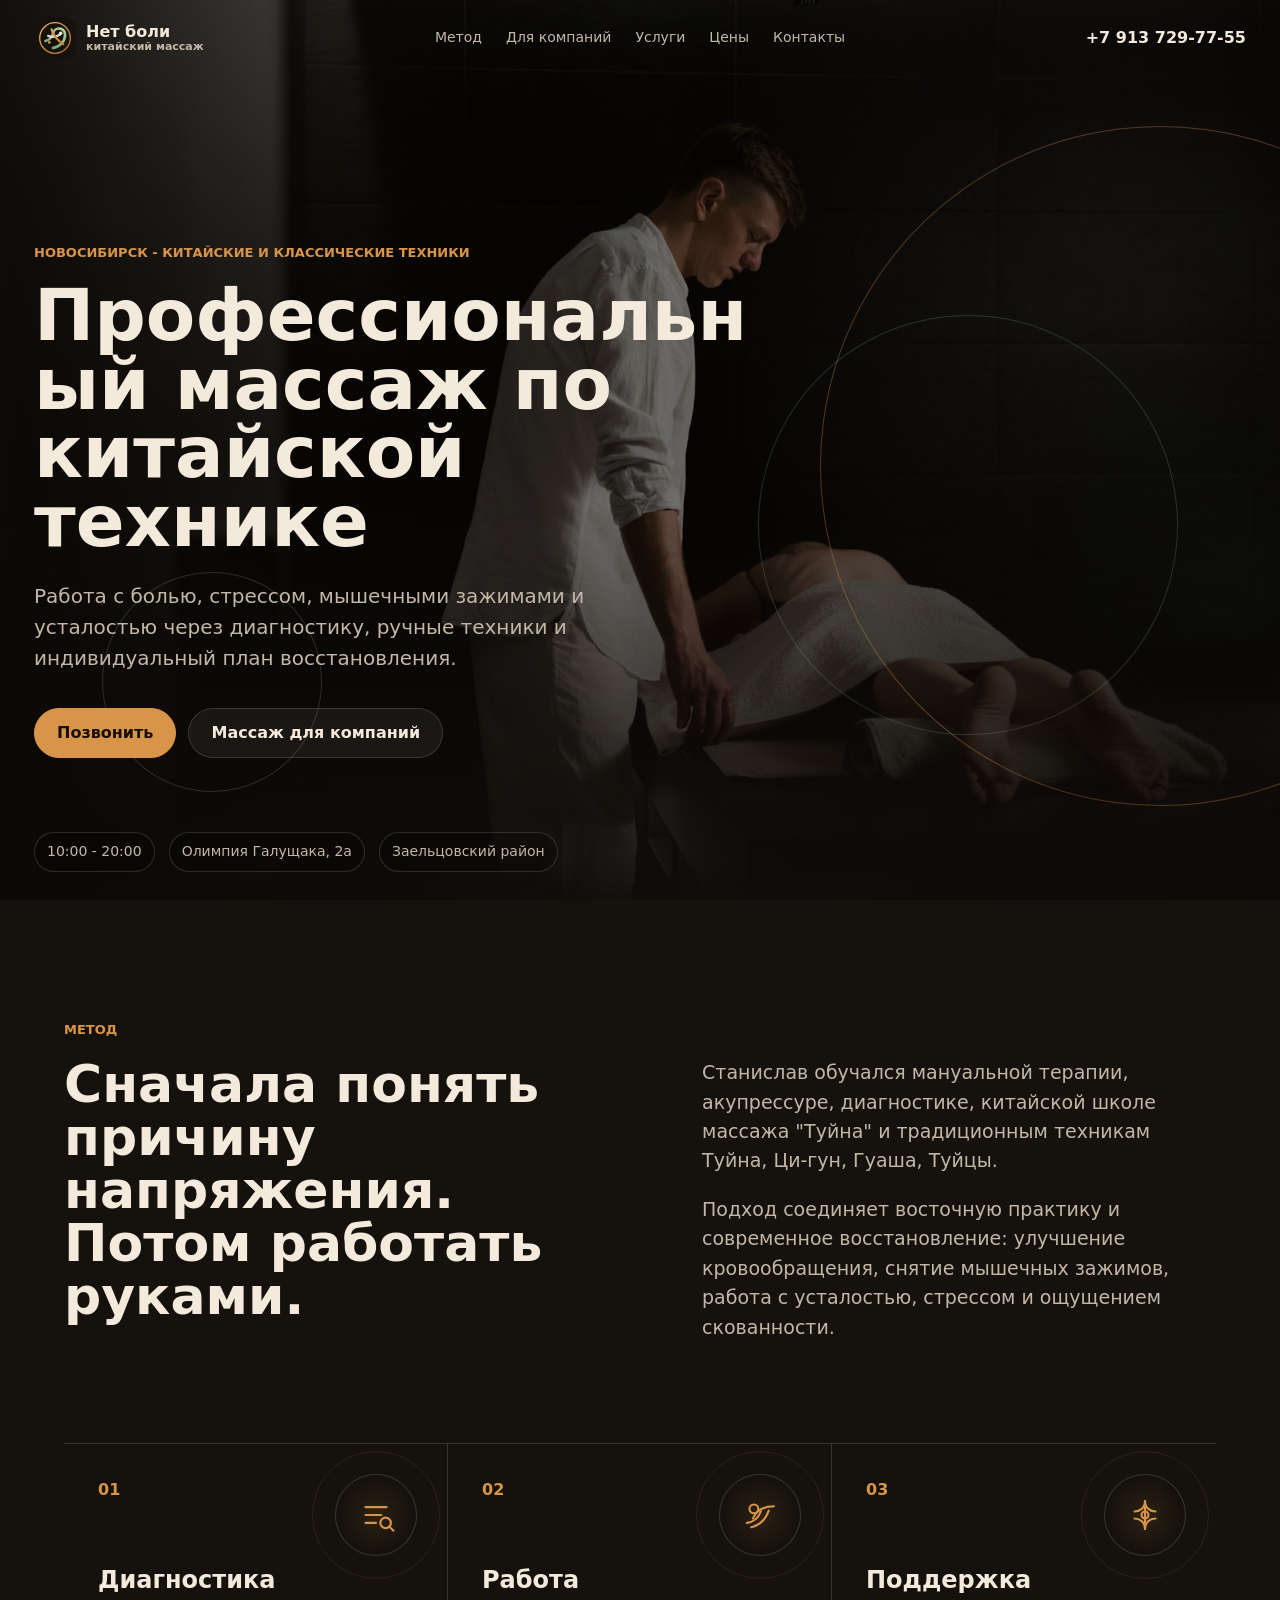
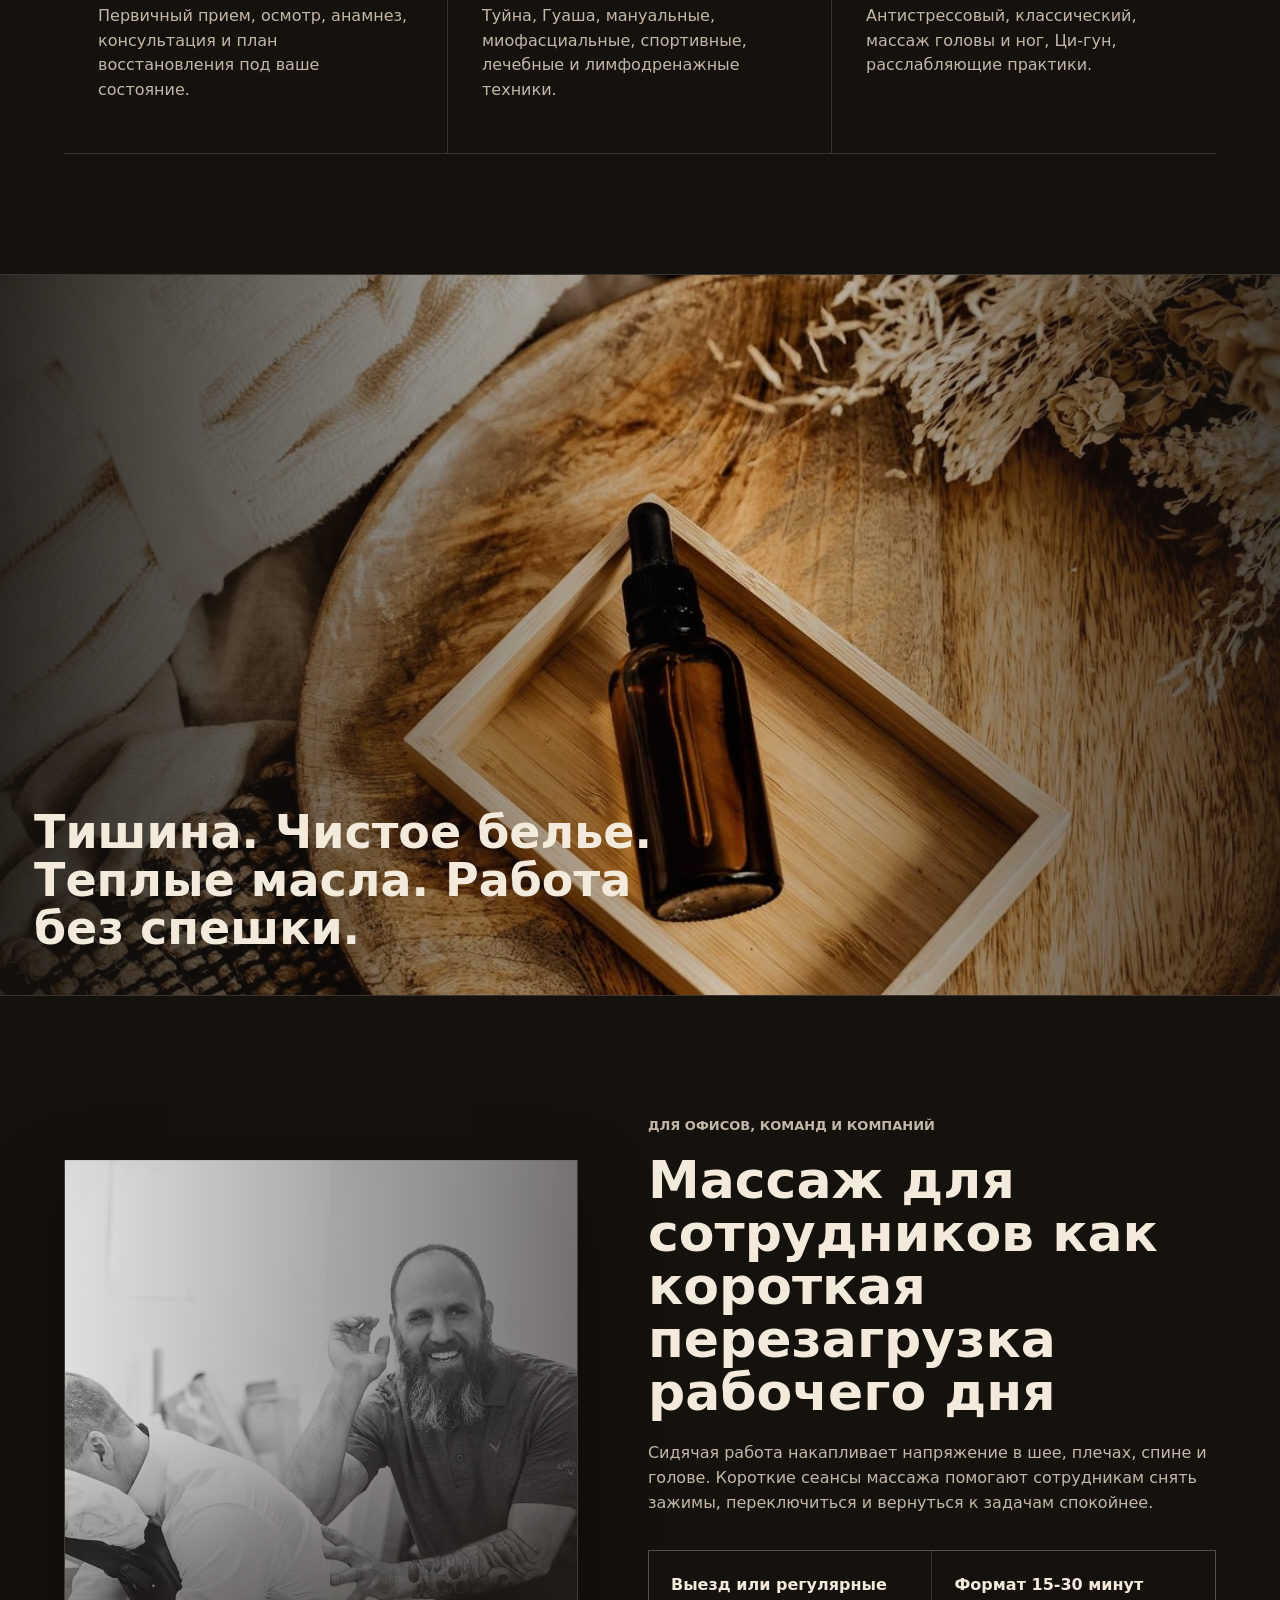
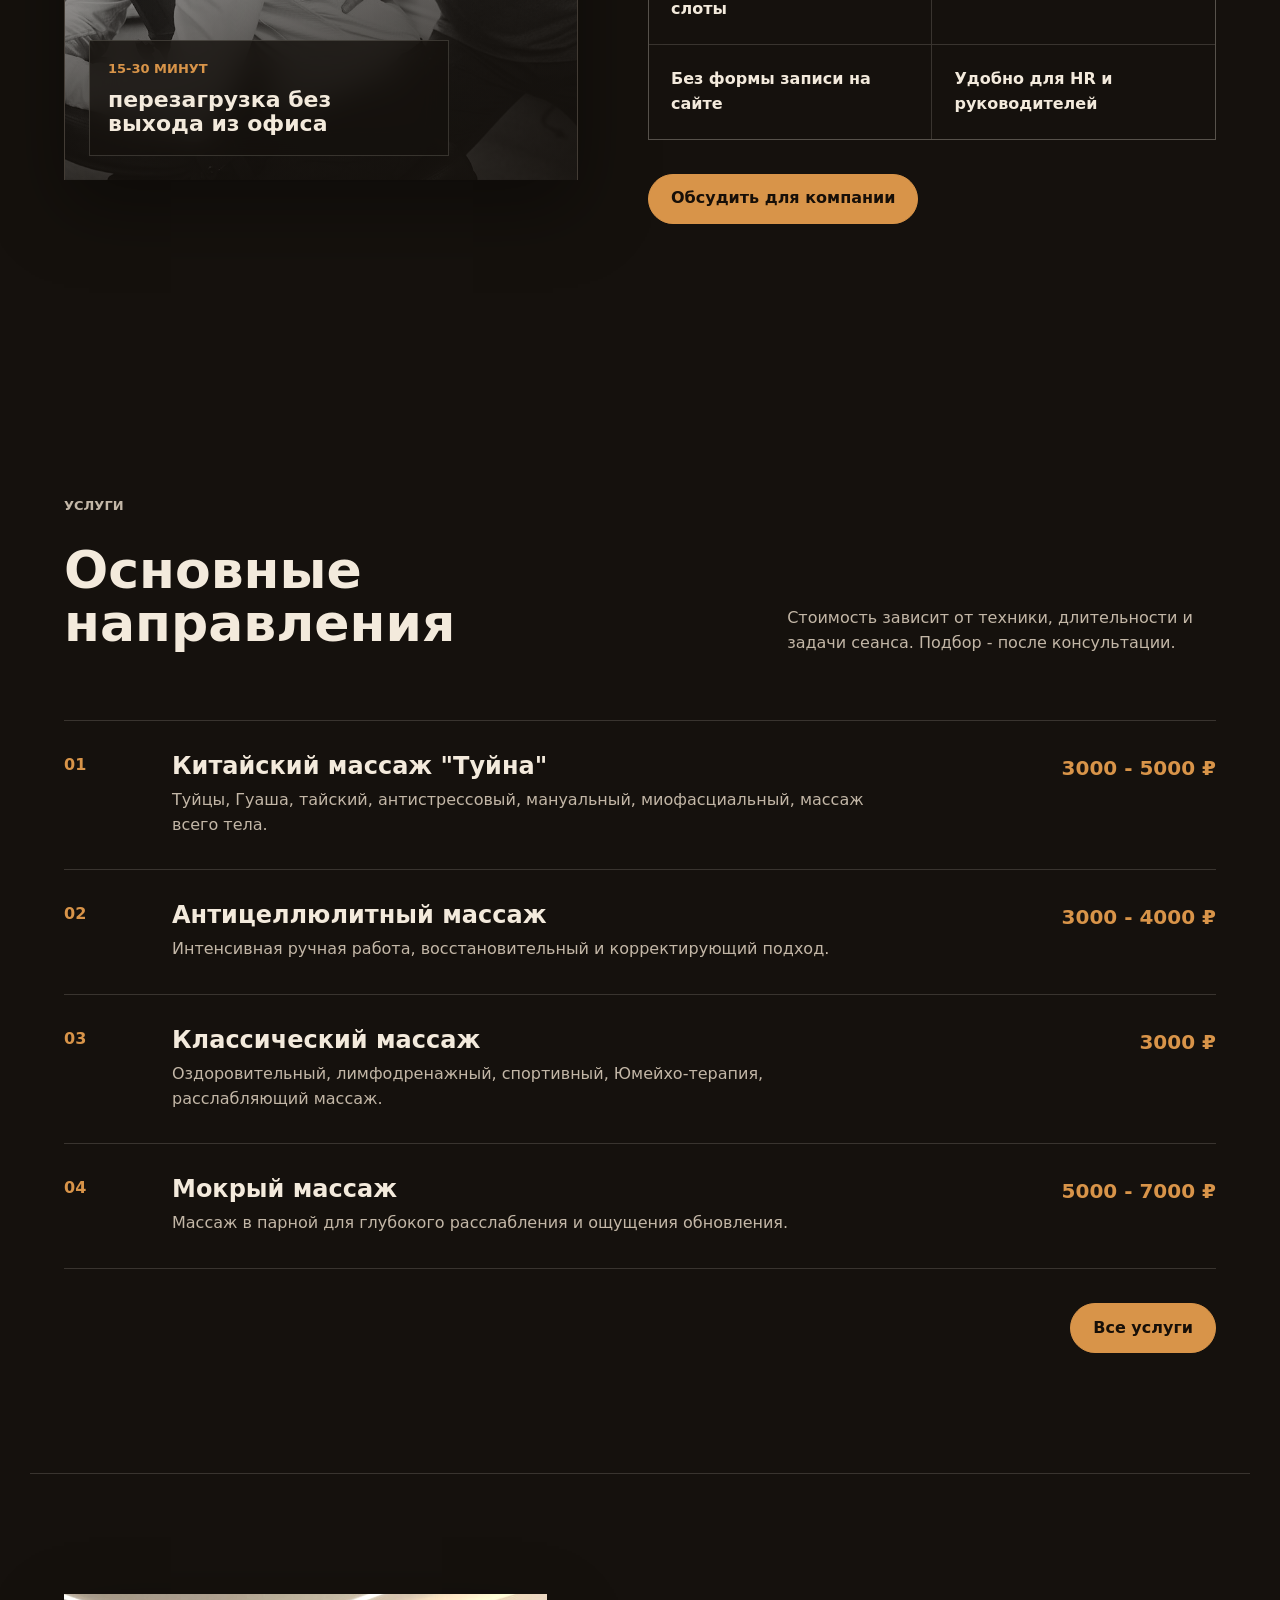
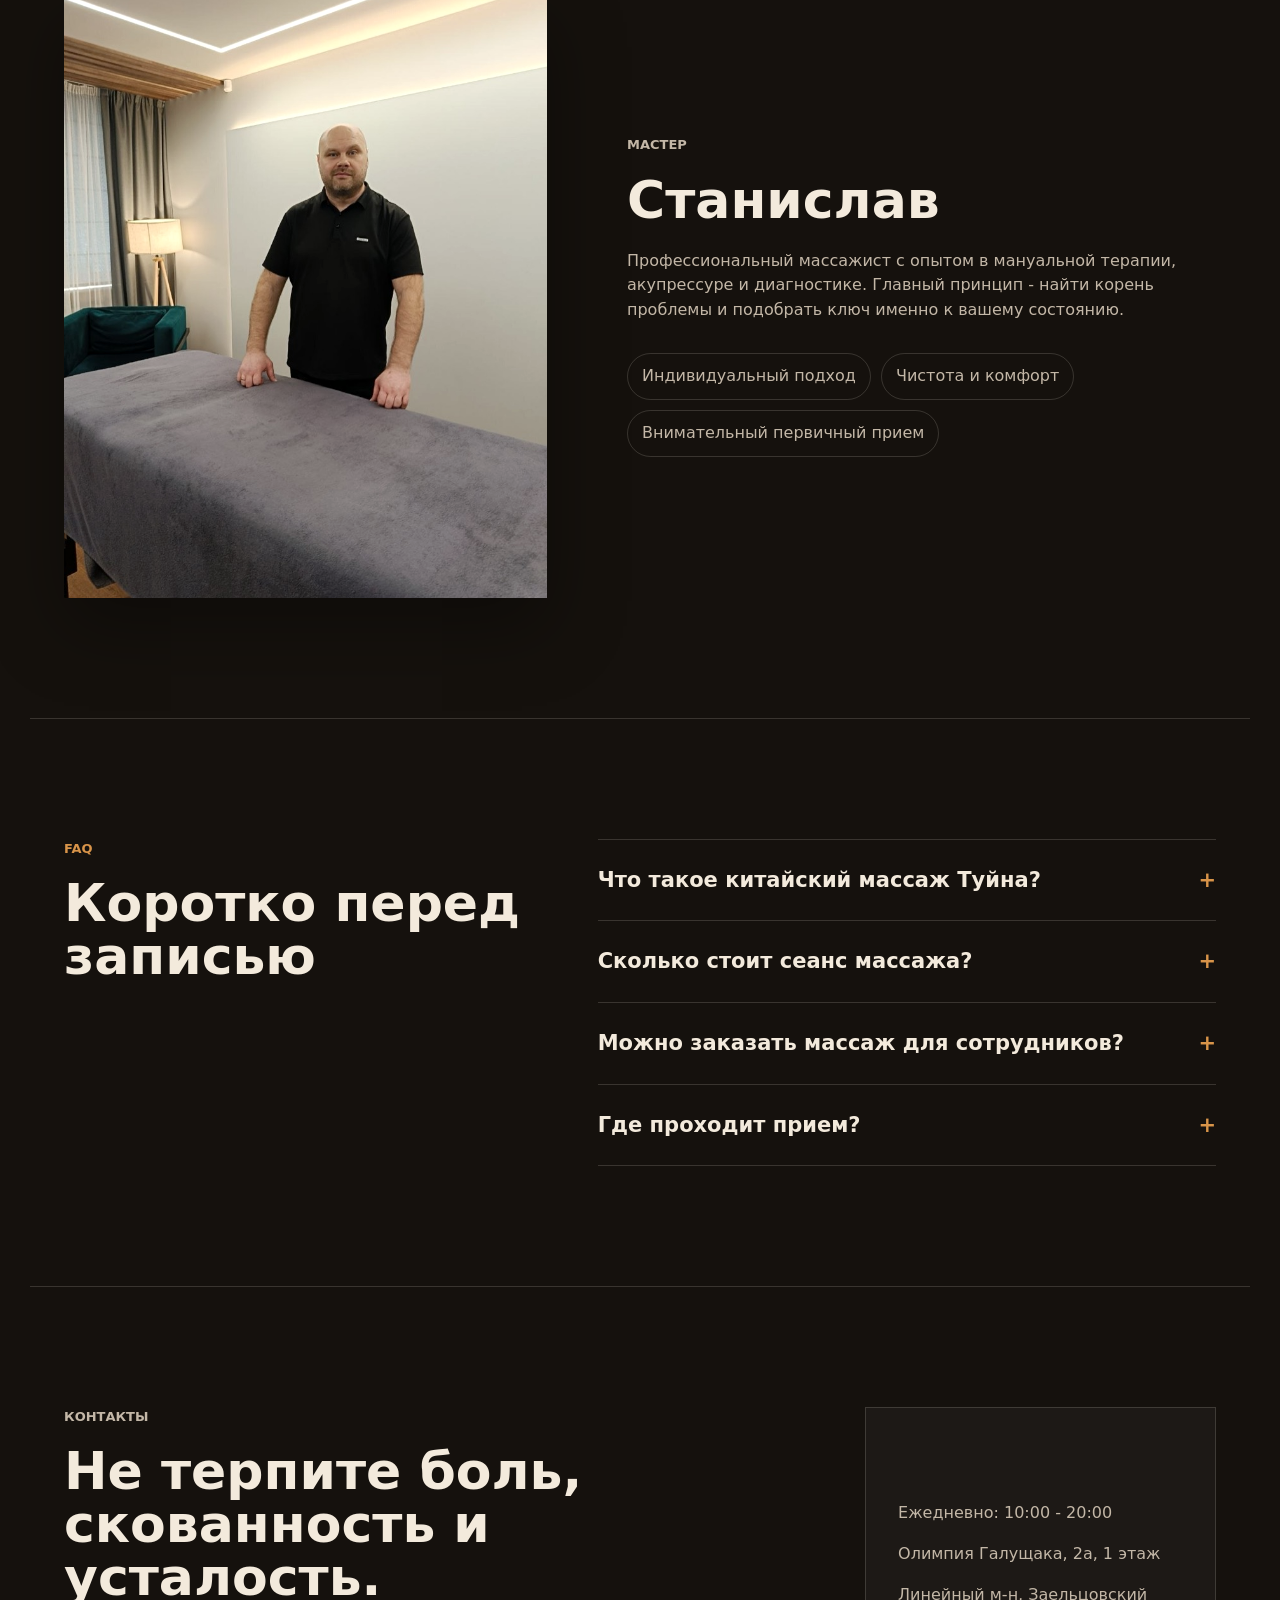
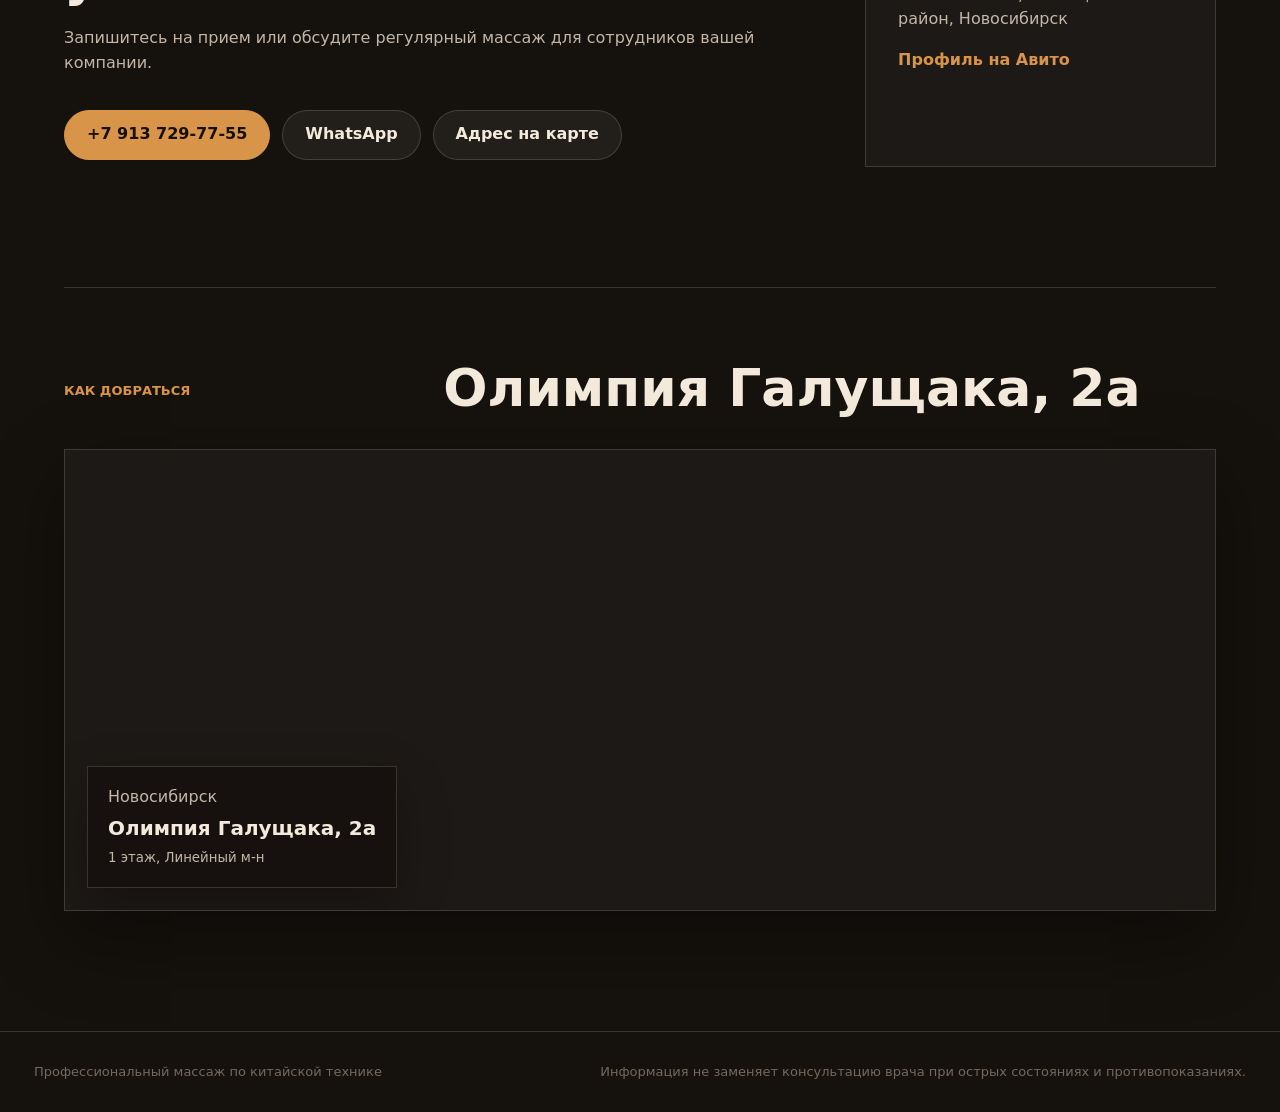
==== index.html @ 90a2f054 "Publish massage landing site" ====
<!doctype html>
<html lang="ru">
  <head>
    <meta charset="utf-8">
    <meta name="viewport" content="width=device-width, initial-scale=1">
    <title>Китайский массаж Туйна в Новосибирске - Нет боли</title>
    <meta name="description" content="Профессиональный массаж по китайской технике в Новосибирске: Туйна, Гуаша, Ци-гун, классический и корпоративный массаж. Цены от 3000 ₽. Олимпия Галущака, 2а.">
    <meta name="robots" content="index, follow">
    <meta name="format-detection" content="telephone=yes">
    <meta name="theme-color" content="#15110d">
    <link rel="canonical" href="https://netboli54.ru/">
    <link rel="icon" href="assets/favicon.svg" type="image/svg+xml">
    <link rel="apple-touch-icon" href="assets/favicon.svg">
    <meta property="og:type" content="website">
    <meta property="og:locale" content="ru_RU">
    <meta property="og:site_name" content="Нет боли">
    <meta property="og:url" content="https://netboli54.ru/">
    <meta property="og:title" content="Китайский массаж Туйна в Новосибирске">
    <meta property="og:description" content="Туйна, Гуаша, Ци-гун, классический и корпоративный массаж. Адрес: Олимпия Галущака, 2а. Цены от 3000 ₽.">
    <meta property="og:image" content="assets/chinese-technique.jpg">
    <meta name="twitter:card" content="summary_large_image">
    <link rel="preload" as="image" href="assets/chinese-technique.jpg">
    <script>document.documentElement.classList.add("js");</script>
    <link rel="stylesheet" href="styles.css">
  </head>
  <body>
    <header class="site-header" data-header>
      <a class="brand" href="#top" aria-label="На главную">
        <img class="brand-logo" src="assets/logo.svg" alt="" aria-hidden="true">
        <span class="brand-text">
          <span class="brand-title">Нет боли</span>
          <span class="brand-subtitle">китайский массаж</span>
        </span>
      </a>
      <button class="menu-toggle" type="button" aria-label="Открыть меню" aria-expanded="false" data-menu-toggle>
        <span></span>
        <span></span>
      </button>
      <nav class="nav" data-nav aria-label="Основная навигация">
        <a href="#method">Метод</a>
        <a href="#corporate">Для компаний</a>
        <a href="#services">Услуги</a>
        <a href="prices.html">Цены</a>
        <a href="#contacts">Контакты</a>
      </nav>
      <a class="header-phone" href="tel:+79137297755">+7 913 729-77-55</a>
    </header>

    <main id="top">
      <section class="hero" aria-label="Профессиональный массаж по китайской технике">
        <div class="hero-bg" aria-hidden="true"></div>
        <div class="hero-shade" aria-hidden="true"></div>
        <div class="hero-orbit" aria-hidden="true">
          <span></span>
          <span></span>
          <span></span>
        </div>
        <div class="hero-content reveal">
          <p class="eyebrow">Новосибирск - китайские и классические техники</p>
          <h1>Профессиональный массаж по китайской технике</h1>
          <p class="hero-copy">Работа с болью, стрессом, мышечными зажимами и усталостью через диагностику, ручные техники и индивидуальный план восстановления.</p>
          <div class="hero-actions">
            <a class="button button-primary" href="tel:+79137297755" data-goal="call_click">Позвонить</a>
            <a class="button button-ghost" href="#corporate">Массаж для компаний</a>
          </div>
        </div>
        <div class="hero-meta reveal" aria-label="Контактная информация">
          <span>10:00 - 20:00</span>
          <span>Олимпия Галущака, 2а</span>
          <span>Заельцовский район</span>
        </div>
      </section>

      <section class="section intro" id="method">
        <div class="section-kicker reveal">Метод</div>
        <div class="intro-grid">
          <div class="intro-copy reveal">
            <h2>Сначала понять причину напряжения. Потом работать руками.</h2>
          </div>
          <div class="intro-text reveal">
            <p>Станислав обучался мануальной терапии, акупрессуре, диагностике, китайской школе массажа "Туйна" и традиционным техникам Туйна, Ци-гун, Гуаша, Туйцы.</p>
            <p>Подход соединяет восточную практику и современное восстановление: улучшение кровообращения, снятие мышечных зажимов, работа с усталостью, стрессом и ощущением скованности.</p>
          </div>
        </div>
        <div class="process" aria-label="Этапы работы">
          <article class="process-item reveal">
            <span class="process-num">01</span>
            <div class="process-icon" aria-hidden="true">
              <svg viewBox="0 0 48 48" focusable="false">
                <path d="M12 15h24M12 24h18M12 33h12"/>
                <circle cx="35" cy="33" r="6"/>
                <path d="m39 37 5 5"/>
              </svg>
            </div>
            <h3>Диагностика</h3>
            <p>Первичный прием, осмотр, анамнез, консультация и план восстановления под ваше состояние.</p>
          </article>
          <article class="process-item reveal">
            <span class="process-num">02</span>
            <div class="process-icon" aria-hidden="true">
              <svg viewBox="0 0 48 48" focusable="false">
                <path d="M16 28c4-10 12-14 24-14"/>
                <path d="M9 33c8-1 13-5 16-13"/>
                <path d="M14 38c9-2 16-8 20-19"/>
                <circle cx="17" cy="17" r="5"/>
              </svg>
            </div>
            <h3>Работа</h3>
            <p>Туйна, Гуаша, мануальные, миофасциальные, спортивные, лечебные и лимфодренажные техники.</p>
          </article>
          <article class="process-item reveal">
            <span class="process-num">03</span>
            <div class="process-icon" aria-hidden="true">
              <svg viewBox="0 0 48 48" focusable="false">
                <path d="M24 8v32"/>
                <path d="M12 20c6 0 12-4 12-12 0 8 6 12 12 12"/>
                <path d="M12 28c6 0 12 4 12 12 0-8 6-12 12-12"/>
                <circle cx="24" cy="24" r="4"/>
              </svg>
            </div>
            <h3>Поддержка</h3>
            <p>Антистрессовый, классический, массаж головы и ног, Ци-гун, расслабляющие практики.</p>
          </article>
        </div>
      </section>

      <section class="image-break" aria-label="Кабинет массажа">
        <img src="assets/therapy-room.jpg" alt="Атмосфера массажного кабинета">
        <div class="image-break-text reveal">
          <p>Тишина. Чистое белье. Теплые масла. Работа без спешки.</p>
        </div>
      </section>

      <section class="section corporate" id="corporate">
        <div class="corp-photo reveal">
          <img src="assets/corporate-massage.jpg" alt="Сеанс короткого офисного массажа для сотрудника">
          <div class="corp-photo-label">
            <span>15-30 минут</span>
            <strong>перезагрузка без выхода из офиса</strong>
          </div>
        </div>
        <div class="corp-copy reveal">
          <p class="eyebrow">Для офисов, команд и компаний</p>
          <h2>Массаж для сотрудников как короткая перезагрузка рабочего дня</h2>
          <p>Сидячая работа накапливает напряжение в шее, плечах, спине и голове. Короткие сеансы массажа помогают сотрудникам снять зажимы, переключиться и вернуться к задачам спокойнее.</p>
          <div class="corp-points" aria-label="Преимущества корпоративного массажа">
            <span>Выезд или регулярные слоты</span>
            <span>Формат 15-30 минут</span>
            <span>Без формы записи на сайте</span>
            <span>Удобно для HR и руководителей</span>
          </div>
          <a class="button button-primary" href="tel:+79137297755" data-goal="call_click">Обсудить для компании</a>
        </div>
      </section>

      <section class="section services" id="services">
        <div class="services-head reveal">
          <p class="eyebrow">Услуги</p>
          <h2>Основные направления</h2>
          <p>Стоимость зависит от техники, длительности и задачи сеанса. Подбор - после консультации.</p>
        </div>
        <div class="service-list">
          <article class="service-row reveal">
            <span class="service-num">01</span>
            <div>
              <h3>Китайский массаж "Туйна"</h3>
              <p>Туйцы, Гуаша, тайский, антистрессовый, мануальный, миофасциальный, массаж всего тела.</p>
            </div>
            <strong>3000 - 5000 ₽</strong>
          </article>
          <article class="service-row reveal">
            <span class="service-num">02</span>
            <div>
              <h3>Антицеллюлитный массаж</h3>
              <p>Интенсивная ручная работа, восстановительный и корректирующий подход.</p>
            </div>
            <strong>3000 - 4000 ₽</strong>
          </article>
          <article class="service-row reveal">
            <span class="service-num">03</span>
            <div>
              <h3>Классический массаж</h3>
              <p>Оздоровительный, лимфодренажный, спортивный, Юмейхо-терапия, расслабляющий массаж.</p>
            </div>
            <strong>3000 ₽</strong>
          </article>
          <article class="service-row reveal">
            <span class="service-num">04</span>
            <div>
              <h3>Мокрый массаж</h3>
              <p>Массаж в парной для глубокого расслабления и ощущения обновления.</p>
            </div>
            <strong>5000 - 7000 ₽</strong>
          </article>
        </div>
        <div class="services-actions reveal">
          <a class="button button-primary" href="prices.html">Все услуги</a>
        </div>
      </section>

      <section class="section master">
        <div class="master-photo reveal">
          <img src="assets/stanislav.jpg" alt="Станислав, профессиональный массажист">
        </div>
        <div class="master-copy reveal">
          <p class="eyebrow">Мастер</p>
          <h2>Станислав</h2>
          <p>Профессиональный массажист с опытом в мануальной терапии, акупрессуре и диагностике. Главный принцип - найти корень проблемы и подобрать ключ именно к вашему состоянию.</p>
          <div class="trust-list">
            <span>Индивидуальный подход</span>
            <span>Чистота и комфорт</span>
            <span>Внимательный первичный прием</span>
          </div>
        </div>
      </section>

      <section class="section faq-section" id="faq" aria-label="Частые вопросы">
        <div class="faq-layout">
          <div class="faq-head reveal">
            <p class="eyebrow">FAQ</p>
            <h2>Коротко перед записью</h2>
          </div>
          <div class="faq-list">
            <details class="faq-item reveal">
              <summary>Что такое китайский массаж Туйна?</summary>
              <p>Это ручная техника китайской школы массажа. В работе могут сочетаться Туйна, Туйцы, Гуаша, Ци-гун, миофасциальные и мануальные приемы.</p>
            </details>
            <details class="faq-item reveal">
              <summary>Сколько стоит сеанс массажа?</summary>
              <p>Основные программы стоят от 3000 ₽. Китайский массаж - 3000-5000 ₽, антицеллюлитный - 3000-4000 ₽, мокрый массаж - 5000-7000 ₽.</p>
            </details>
            <details class="faq-item reveal">
              <summary>Можно заказать массаж для сотрудников?</summary>
              <p>Да. Для компаний доступен формат 15-30 минут: короткие регулярные сеансы для шеи, плеч, спины и восстановления после сидячей работы.</p>
            </details>
            <details class="faq-item reveal">
              <summary>Где проходит прием?</summary>
              <p>Новосибирск, Олимпия Галущака, 2а, 1 этаж. Линейный микрорайон, Заельцовский район. Прием ежедневно с 10:00 до 20:00.</p>
            </details>
          </div>
        </div>
      </section>

      <section class="section final-cta" id="contacts">
        <div class="final-copy reveal">
          <p class="eyebrow">Контакты</p>
          <h2>Не терпите боль, скованность и усталость.</h2>
          <p>Запишитесь на прием или обсудите регулярный массаж для сотрудников вашей компании.</p>
          <div class="contact-actions">
            <a class="button button-primary" href="tel:+79137297755" data-goal="call_click">+7 913 729-77-55</a>
            <a class="button button-ghost" href="https://wa.me/79137297755" rel="noopener" data-goal="whatsapp_click">WhatsApp</a>
            <a class="button button-ghost" href="https://yandex.ru/maps/?text=Новосибирск%2C%20Олимпия%20Галущака%202а" rel="noopener" data-goal="route_click">Адрес на карте</a>
          </div>
        </div>
        <address class="contact-panel reveal">
          <span>Ежедневно: 10:00 - 20:00</span>
          <span>Олимпия Галущака, 2а, 1 этаж</span>
          <span>Линейный м-н, Заельцовский район, Новосибирск</span>
          <a href="https://www.avito.ru/novosibirsk/predlozheniya_uslug/professionalnyy_massazh_po_kitayskoy_tehniki_7929784121?utm_campaign=native&utm_medium=item_page_android&utm_source=soc_sharing_seller" rel="noopener">Профиль на Авито</a>
        </address>
      </section>

      <section class="map-section" aria-label="Карта проезда">
        <div class="map-head reveal">
          <p class="eyebrow">Как добраться</p>
          <h2>Олимпия Галущака, 2а</h2>
        </div>
        <div class="map-frame reveal">
          <iframe
            title="Карта: Олимпия Галущака, 2а, Новосибирск"
            src="https://www.openstreetmap.org/export/embed.html?bbox=82.892014%2C55.045494%2C82.912014%2C55.057494&layer=mapnik&marker=55.051494%2C82.902014"
            loading="lazy"
            referrerpolicy="no-referrer-when-downgrade"
            allowfullscreen>
          </iframe>
          <div class="map-address" aria-hidden="true">
            <span>Новосибирск</span>
            <strong>Олимпия Галущака, 2а</strong>
            <small>1 этаж, Линейный м-н</small>
          </div>
        </div>
      </section>
    </main>

    <footer class="footer">
      <span>Профессиональный массаж по китайской технике</span>
      <span>Информация не заменяет консультацию врача при острых состояниях и противопоказаниях.</span>
    </footer>

    <script type="application/ld+json">
      {
        "@context": "https://schema.org",
        "@graph": [
          {
            "@type": "HealthAndBeautyBusiness",
            "@id": "https://netboli54.ru/#business",
            "name": "Нет боли - массаж по китайской технике",
            "url": "https://netboli54.ru/",
            "logo": "https://netboli54.ru/assets/logo.svg",
            "image": [
              "https://netboli54.ru/assets/chinese-technique.jpg",
              "https://netboli54.ru/assets/therapy-room.jpg",
              "https://netboli54.ru/assets/stanislav.jpg"
            ],
            "description": "Китайский массаж Туйна, Гуаша, Ци-гун, классический, антистрессовый и корпоративный массаж в Новосибирске.",
            "telephone": "+79137297755",
            "priceRange": "3000-7000 RUB",
            "address": {
              "@type": "PostalAddress",
              "streetAddress": "Олимпия Галущака, 2а, 1 этаж",
              "addressLocality": "Новосибирск",
              "addressRegion": "Новосибирская область",
              "addressCountry": "RU"
            },
            "geo": {
              "@type": "GeoCoordinates",
              "latitude": 55.051494,
              "longitude": 82.902014
            },
            "openingHoursSpecification": [
              {
                "@type": "OpeningHoursSpecification",
                "dayOfWeek": ["Monday", "Tuesday", "Wednesday", "Thursday", "Friday", "Saturday", "Sunday"],
                "opens": "10:00",
                "closes": "20:00"
              }
            ],
            "areaServed": [
              "Новосибирск",
              "Заельцовский район",
              "Линейный микрорайон"
            ],
            "sameAs": [
              "https://www.avito.ru/novosibirsk/predlozheniya_uslug/professionalnyy_massazh_po_kitayskoy_tehniki_7929784121"
            ],
            "makesOffer": [
              {
                "@type": "Offer",
                "name": "Китайский массаж Туйна",
                "priceCurrency": "RUB",
                "priceSpecification": {
                  "@type": "PriceSpecification",
                  "minPrice": 3000,
                  "maxPrice": 5000,
                  "priceCurrency": "RUB"
                }
              },
              {
                "@type": "Offer",
                "name": "Классический массаж",
                "price": 3000,
                "priceCurrency": "RUB"
              },
              {
                "@type": "Offer",
                "name": "Мокрый массаж",
                "priceCurrency": "RUB",
                "priceSpecification": {
                  "@type": "PriceSpecification",
                  "minPrice": 5000,
                  "maxPrice": 7000,
                  "priceCurrency": "RUB"
                }
              }
            ]
          },
          {
            "@type": "BreadcrumbList",
            "itemListElement": [
              {
                "@type": "ListItem",
                "position": 1,
                "name": "Главная",
                "item": "https://netboli54.ru/"
              }
            ]
          },
          {
            "@type": "FAQPage",
            "mainEntity": [
              {
                "@type": "Question",
                "name": "Что такое китайский массаж Туйна?",
                "acceptedAnswer": {
                  "@type": "Answer",
                  "text": "Это ручная техника китайской школы массажа. В работе могут сочетаться Туйна, Туйцы, Гуаша, Ци-гун, миофасциальные и мануальные приемы."
                }
              },
              {
                "@type": "Question",
                "name": "Сколько стоит сеанс массажа?",
                "acceptedAnswer": {
                  "@type": "Answer",
                  "text": "Основные программы стоят от 3000 рублей. Китайский массаж стоит 3000-5000 рублей, антицеллюлитный - 3000-4000 рублей, мокрый массаж - 5000-7000 рублей."
                }
              },
              {
                "@type": "Question",
                "name": "Можно заказать массаж для сотрудников?",
                "acceptedAnswer": {
                  "@type": "Answer",
                  "text": "Да. Для компаний доступен формат 15-30 минут: короткие регулярные сеансы для шеи, плеч, спины и восстановления после сидячей работы."
                }
              },
              {
                "@type": "Question",
                "name": "Где проходит прием?",
                "acceptedAnswer": {
                  "@type": "Answer",
                  "text": "Новосибирск, Олимпия Галущака, 2а, 1 этаж. Прием ежедневно с 10:00 до 20:00."
                }
              }
            ]
          }
        ]
      }
    </script>
    <script src="script.js"></script>
  </body>
</html>
---- styles.css ----
:root {
  color-scheme: dark;
  --bg: #15110d;
  --bg-soft: #211a14;
  --paper: #f3eadc;
  --muted: #c3b7a7;
  --muted-dark: #75695d;
  --line: rgba(243, 234, 220, 0.16);
  --accent: #d89449;
  --accent-2: #81a889;
  --shadow: 0 28px 70px rgba(0, 0, 0, 0.35);
}

* {
  box-sizing: border-box;
}

html {
  scroll-behavior: smooth;
}

body {
  margin: 0;
  background: var(--bg);
  color: var(--paper);
  font-family: Inter, ui-sans-serif, system-ui, -apple-system, BlinkMacSystemFont, "Segoe UI", sans-serif;
  line-height: 1.55;
  overflow-x: hidden;
}

body::before {
  content: "";
  position: fixed;
  inset: 0;
  pointer-events: none;
  z-index: 20;
  opacity: 0.08;
  background-image:
    linear-gradient(rgba(255, 255, 255, 0.08) 1px, transparent 1px),
    linear-gradient(90deg, rgba(255, 255, 255, 0.08) 1px, transparent 1px);
  background-size: 96px 96px;
  mask-image: linear-gradient(to bottom, black, transparent 85%);
}

img {
  display: block;
  max-width: 100%;
}

a {
  color: inherit;
  text-decoration: none;
}

button,
a {
  -webkit-tap-highlight-color: transparent;
}

:focus-visible {
  outline: 2px solid var(--accent);
  outline-offset: 4px;
}

.site-header {
  position: fixed;
  top: 0;
  left: 0;
  right: 0;
  z-index: 50;
  display: grid;
  grid-template-columns: 1fr auto 1fr;
  align-items: center;
  gap: 20px;
  min-height: 76px;
  padding: 0 34px;
  color: var(--paper);
  transition: background 0.28s ease, border-color 0.28s ease, min-height 0.28s ease;
}

.site-header.is-scrolled {
  min-height: 62px;
  background: rgba(21, 17, 13, 0.84);
  border-bottom: 1px solid var(--line);
  backdrop-filter: blur(16px);
}

.brand {
  display: inline-flex;
  align-items: center;
  gap: 10px;
  min-width: 0;
}

.brand-logo {
  width: 42px;
  height: 42px;
  flex: 0 0 auto;
}

.brand-text {
  display: grid;
  gap: 1px;
  line-height: 1;
}

.brand-title {
  font-size: 16px;
  font-weight: 880;
}

.brand-subtitle {
  color: var(--muted);
  font-size: 11px;
  font-weight: 700;
}

.brand-mark {
  display: grid;
  place-items: center;
  width: 38px;
  height: 38px;
  border: 1px solid var(--line);
  border-radius: 50%;
  color: var(--accent);
  font-size: 13px;
}

.nav {
  display: flex;
  align-items: center;
  gap: 24px;
  color: var(--muted);
  font-size: 14px;
}

.nav a {
  transition: color 0.2s ease;
}

.nav a:hover {
  color: var(--paper);
}

.header-phone {
  justify-self: end;
  color: var(--paper);
  font-weight: 700;
}

.menu-toggle {
  display: none;
  width: 44px;
  height: 44px;
  border: 1px solid var(--line);
  border-radius: 50%;
  background: rgba(255, 255, 255, 0.04);
  color: var(--paper);
}

.menu-toggle span {
  display: block;
  width: 18px;
  height: 1px;
  margin: 5px auto;
  background: currentColor;
  transition: transform 0.2s ease;
}

.menu-toggle[aria-expanded="true"] span:first-child {
  transform: translateY(3px) rotate(45deg);
}

.menu-toggle[aria-expanded="true"] span:last-child {
  transform: translateY(-3px) rotate(-45deg);
}

.hero {
  position: relative;
  min-height: 100svh;
  display: grid;
  align-items: end;
  padding: 120px 34px 34px;
  overflow: hidden;
  isolation: isolate;
}

.hero-bg,
.hero-shade {
  position: absolute;
  inset: 0;
}

.hero-bg {
  z-index: -3;
  background-image: url("assets/chinese-technique.jpg");
  background-position: center 42%;
  background-size: cover;
  transform: scale(1.04);
  animation: heroZoom 1400ms cubic-bezier(0.16, 1, 0.3, 1) forwards;
}

.hero-shade {
  z-index: -2;
  background:
    linear-gradient(90deg, rgba(11, 8, 5, 0.92), rgba(11, 8, 5, 0.48) 48%, rgba(11, 8, 5, 0.78)),
    linear-gradient(0deg, rgba(21, 17, 13, 0.98), transparent 44%);
}

.hero-orbit {
  position: absolute;
  inset: 0;
  z-index: -1;
  overflow: hidden;
}

.hero-orbit span {
  position: absolute;
  border: 1px solid rgba(216, 148, 73, 0.34);
  border-radius: 50%;
  transform: rotate(-14deg);
}

.hero-orbit span:nth-child(1) {
  width: 680px;
  height: 680px;
  right: -220px;
  top: 14%;
}

.hero-orbit span:nth-child(2) {
  width: 420px;
  height: 420px;
  right: 8%;
  top: 35%;
  border-color: rgba(129, 168, 137, 0.25);
}

.hero-orbit span:nth-child(3) {
  width: 220px;
  height: 220px;
  left: 8%;
  bottom: 12%;
  border-color: rgba(243, 234, 220, 0.16);
}

.hero-content {
  width: min(760px, 100%);
  padding-bottom: 12vh;
}

.eyebrow,
.section-kicker {
  margin: 0 0 18px;
  color: var(--accent);
  font-size: 13px;
  font-weight: 800;
  letter-spacing: 0;
  text-transform: uppercase;
}

h1,
h2,
h3,
p {
  margin-top: 0;
}

h1,
h2,
h3 {
  hyphens: auto;
  overflow-wrap: anywhere;
}

h1 {
  max-width: 760px;
  margin-bottom: 26px;
  font-size: 72px;
  line-height: 0.95;
  font-weight: 840;
}

h2 {
  margin-bottom: 22px;
  font-size: 52px;
  line-height: 1.02;
  font-weight: 820;
}

h3 {
  margin-bottom: 10px;
  font-size: 24px;
  line-height: 1.12;
}

.hero-copy {
  max-width: 620px;
  color: var(--muted);
  font-size: 20px;
}

.hero-actions,
.contact-actions {
  display: flex;
  flex-wrap: wrap;
  gap: 12px;
  margin-top: 34px;
}

.button {
  display: inline-flex;
  align-items: center;
  justify-content: center;
  min-height: 50px;
  padding: 0 22px;
  border: 1px solid var(--line);
  border-radius: 999px;
  font-weight: 800;
  transition: transform 0.2s ease, background 0.2s ease, border-color 0.2s ease;
}

.button:hover {
  transform: translateY(-2px);
}

.button-primary {
  border-color: var(--accent);
  background: var(--accent);
  color: #170f08;
}

.button-ghost {
  background: rgba(255, 255, 255, 0.06);
  color: var(--paper);
}

.hero-meta {
  position: absolute;
  left: 34px;
  right: 34px;
  bottom: 28px;
  display: flex;
  flex-wrap: wrap;
  gap: 14px;
  color: var(--muted);
  font-size: 14px;
}

.hero-meta span {
  padding: 8px 12px;
  border: 1px solid var(--line);
  border-radius: 999px;
  background: rgba(0, 0, 0, 0.18);
}

.section {
  padding: 120px 34px;
}

.intro,
.services,
.final-cta {
  max-width: 1220px;
  margin: 0 auto;
}

.intro-grid {
  display: grid;
  grid-template-columns: minmax(0, 1.05fr) minmax(320px, 0.95fr);
  gap: 70px;
  align-items: start;
}

.intro-text {
  color: var(--muted);
  font-size: 19px;
}

.process {
  display: grid;
  grid-template-columns: repeat(3, 1fr);
  gap: 0;
  margin-top: 82px;
  border-top: 1px solid var(--line);
  border-bottom: 1px solid var(--line);
}

.process-item {
  position: relative;
  min-height: 300px;
  padding: 34px;
  border-right: 1px solid var(--line);
  overflow: hidden;
}

.process-item:last-child {
  border-right: 0;
}

.process-num,
.service-num {
  display: inline-block;
  margin-bottom: 64px;
  color: var(--accent);
  font-weight: 900;
}

.process-icon {
  position: absolute;
  top: 30px;
  right: 30px;
  width: 82px;
  height: 82px;
  display: grid;
  place-items: center;
  border: 1px solid var(--line);
  border-radius: 50%;
  background: radial-gradient(circle, rgba(216, 148, 73, 0.12), transparent 70%);
  color: var(--accent);
}

.process-icon svg {
  width: 42px;
  height: 42px;
}

.process-icon path,
.process-icon circle {
  fill: none;
  stroke: currentColor;
  stroke-width: 2.4;
  stroke-linecap: round;
  stroke-linejoin: round;
}

.process-icon::after {
  content: "";
  position: absolute;
  inset: -24px;
  border: 1px solid rgba(216, 148, 73, 0.12);
  border-radius: 50%;
}

.process-item p,
.service-row p,
.services-head p,
.corp-copy p,
.master-copy p,
.final-copy p {
  color: var(--muted);
}

.image-break {
  position: relative;
  min-height: 720px;
  overflow: hidden;
  border-top: 1px solid var(--line);
  border-bottom: 1px solid var(--line);
}

.image-break img {
  width: 100%;
  height: 720px;
  object-fit: cover;
  filter: saturate(0.88) contrast(1.05);
}

.image-break::after {
  content: "";
  position: absolute;
  inset: 0;
  background: linear-gradient(90deg, rgba(21, 17, 13, 0.9), rgba(21, 17, 13, 0.12) 58%, rgba(21, 17, 13, 0.76));
}

.image-break-text {
  position: absolute;
  left: 34px;
  bottom: 42px;
  z-index: 1;
  width: min(680px, calc(100% - 68px));
  font-size: 46px;
  line-height: 1.04;
  font-weight: 820;
}

.image-break-text p {
  margin: 0;
}

.corporate {
  display: grid;
  grid-template-columns: minmax(280px, 0.95fr) minmax(0, 1.05fr);
  gap: 70px;
  align-items: center;
  max-width: 1220px;
  margin: 0 auto;
}

.corp-photo {
  position: relative;
  min-height: 620px;
  border-left: 1px solid var(--line);
  border-right: 1px solid var(--line);
  overflow: hidden;
  background: var(--bg-soft);
  box-shadow: var(--shadow);
}

.corp-photo::after {
  content: "";
  position: absolute;
  inset: 0;
  background:
    linear-gradient(180deg, transparent 42%, rgba(21, 17, 13, 0.82)),
    linear-gradient(90deg, rgba(21, 17, 13, 0.12), rgba(21, 17, 13, 0.58));
}

.corp-photo img {
  width: 100%;
  height: 620px;
  object-fit: cover;
  filter: saturate(0.72) contrast(1.05);
}

.corp-photo-label {
  position: absolute;
  left: 24px;
  bottom: 24px;
  z-index: 1;
  display: grid;
  gap: 8px;
  width: min(360px, calc(100% - 48px));
  padding: 18px;
  border: 1px solid var(--line);
  background: rgba(21, 17, 13, 0.78);
  backdrop-filter: blur(14px);
}

.corp-photo-label span {
  color: var(--accent);
  font-size: 13px;
  font-weight: 900;
  text-transform: uppercase;
}

.corp-photo-label strong {
  font-size: 22px;
  line-height: 1.12;
}

.corp-copy {
  max-width: 640px;
}

.corp-points {
  display: grid;
  grid-template-columns: repeat(2, minmax(0, 1fr));
  gap: 1px;
  margin: 34px 0;
  background: var(--line);
  border: 1px solid var(--line);
}

.corp-points span {
  min-height: 92px;
  padding: 22px;
  background: var(--bg);
  color: var(--paper);
  font-weight: 780;
}

.services-head {
  display: grid;
  grid-template-columns: minmax(0, 0.9fr) minmax(280px, 0.6fr);
  gap: 80px;
  align-items: end;
  margin-bottom: 48px;
}

.services-head .eyebrow {
  grid-column: 1 / -1;
  margin-bottom: -52px;
}

.service-list {
  border-top: 1px solid var(--line);
}

.service-row {
  display: grid;
  grid-template-columns: 80px minmax(0, 1fr) minmax(130px, auto);
  gap: 28px;
  align-items: start;
  padding: 32px 0;
  border-bottom: 1px solid var(--line);
}

.service-row h3 {
  margin-bottom: 8px;
}

.service-row p {
  max-width: 700px;
  margin-bottom: 0;
}

.service-row strong {
  justify-self: end;
  color: var(--accent);
  font-size: 20px;
  white-space: nowrap;
}

.service-num {
  margin-bottom: 0;
}

.services-actions {
  display: flex;
  justify-content: flex-end;
  margin-top: 34px;
}

.master {
  display: grid;
  grid-template-columns: minmax(280px, 0.82fr) minmax(0, 1fr);
  gap: 80px;
  align-items: center;
  max-width: 1220px;
  margin: 0 auto;
  border-top: 1px solid var(--line);
}

.master-photo {
  position: relative;
  overflow: hidden;
  box-shadow: var(--shadow);
}

.master-photo img {
  width: 100%;
  aspect-ratio: 4 / 5;
  object-fit: cover;
  filter: saturate(0.86) contrast(1.06);
}

.trust-list {
  display: flex;
  flex-wrap: wrap;
  gap: 10px;
  margin-top: 30px;
}

.trust-list span {
  padding: 10px 14px;
  border: 1px solid var(--line);
  border-radius: 999px;
  color: var(--muted);
}

.final-cta {
  display: grid;
  grid-template-columns: minmax(0, 1fr) minmax(310px, 0.48fr);
  gap: 70px;
  border-top: 1px solid var(--line);
}

.faq-section {
  max-width: 1220px;
  margin: 0 auto;
  border-top: 1px solid var(--line);
}

.faq-layout {
  display: grid;
  grid-template-columns: minmax(0, 0.75fr) minmax(320px, 1fr);
  gap: 70px;
  align-items: start;
}

.faq-list {
  border-top: 1px solid var(--line);
}

.faq-item {
  border-bottom: 1px solid var(--line);
}

.faq-item summary {
  display: flex;
  gap: 24px;
  justify-content: space-between;
  padding: 24px 0;
  color: var(--paper);
  cursor: pointer;
  font-size: 21px;
  font-weight: 820;
  list-style: none;
}

.faq-item summary::-webkit-details-marker {
  display: none;
}

.faq-item summary::after {
  content: "+";
  color: var(--accent);
  flex: 0 0 auto;
}

.faq-item[open] summary::after {
  content: "-";
}

.faq-item p {
  margin: -8px 0 24px;
  color: var(--muted);
}

.contact-panel {
  display: grid;
  align-content: center;
  gap: 16px;
  min-height: 360px;
  padding: 32px;
  border: 1px solid var(--line);
  background: rgba(255, 255, 255, 0.035);
  color: var(--muted);
  font-style: normal;
}

.contact-panel a {
  color: var(--accent);
  font-weight: 800;
}

.map-section {
  max-width: 1220px;
  margin: 0 auto;
  padding: 0 34px 120px;
}

.map-head {
  display: grid;
  grid-template-columns: minmax(0, 0.4fr) minmax(0, 1fr);
  gap: 70px;
  align-items: end;
  margin-bottom: 34px;
  border-top: 1px solid var(--line);
  padding-top: 74px;
}

.map-head .eyebrow {
  margin-bottom: 14px;
}

.map-head h2 {
  margin-bottom: 0;
}

.map-frame {
  position: relative;
  overflow: hidden;
  border: 1px solid var(--line);
  background: rgba(255, 255, 255, 0.035);
  box-shadow: var(--shadow);
}

.map-frame iframe {
  display: block;
  width: 100%;
  height: 460px;
  border: 0;
  filter: saturate(0.88) contrast(1.02);
}

.map-address {
  position: absolute;
  left: 22px;
  bottom: 22px;
  display: grid;
  gap: 4px;
  max-width: 330px;
  padding: 18px 20px;
  background: rgba(21, 17, 13, 0.86);
  border: 1px solid var(--line);
  color: var(--paper);
  box-shadow: 0 18px 50px rgba(0, 0, 0, 0.28);
  pointer-events: none;
  backdrop-filter: blur(12px);
}

.map-address span,
.map-address small {
  color: var(--muted);
}

.map-address strong {
  font-size: 20px;
}

.prices-page {
  padding-top: 76px;
}

.prices-hero {
  position: relative;
  display: grid;
  grid-template-columns: minmax(0, 1fr) minmax(290px, 0.42fr);
  gap: 70px;
  align-items: end;
  min-height: 620px;
  padding: 120px 34px 70px;
  overflow: hidden;
  isolation: isolate;
}

.prices-hero::before {
  content: "";
  position: absolute;
  inset: 0;
  z-index: -2;
  background:
    linear-gradient(90deg, rgba(21, 17, 13, 0.98), rgba(21, 17, 13, 0.62) 56%, rgba(21, 17, 13, 0.92)),
    url("assets/chinese-technique.jpg") center 42% / cover;
  filter: saturate(0.82) contrast(1.04);
}

.prices-hero::after {
  content: "";
  position: absolute;
  inset: 0;
  z-index: -1;
  background:
    radial-gradient(circle at 16% 24%, rgba(216, 148, 73, 0.18), transparent 28%),
    linear-gradient(0deg, var(--bg), transparent 42%);
}

.prices-hero-copy {
  max-width: 780px;
}

.prices-hero-copy p {
  max-width: 640px;
  color: var(--muted);
  font-size: 20px;
}

.prices-hero-note {
  display: grid;
  gap: 12px;
  padding: 24px;
  border: 1px solid var(--line);
  background: rgba(21, 17, 13, 0.76);
  box-shadow: var(--shadow);
  backdrop-filter: blur(14px);
}

.prices-hero-note span {
  color: var(--accent);
  font-size: 13px;
  font-weight: 900;
  text-transform: uppercase;
}

.prices-hero-note strong {
  font-size: 38px;
  line-height: 1;
}

.prices-hero-note p {
  margin: 0;
  color: var(--muted);
}

.prices-section,
.techniques-section,
.prices-cta {
  max-width: 1220px;
  margin: 0 auto;
}

.prices-heading,
.techniques-intro {
  max-width: 760px;
  margin-bottom: 42px;
}

.techniques-intro p {
  color: var(--muted);
  font-size: 19px;
}

.price-table {
  border-top: 1px solid var(--line);
}

.price-row {
  display: grid;
  grid-template-columns: 80px minmax(0, 1fr) minmax(130px, auto);
  gap: 28px;
  align-items: start;
  padding: 32px 0;
  border-bottom: 1px solid var(--line);
}

.price-row p {
  max-width: 760px;
  margin: 0;
  color: var(--muted);
}

.price-row strong,
.technique-group strong {
  justify-self: end;
  color: var(--accent);
  font-size: 20px;
  white-space: nowrap;
}

.technique-groups {
  display: grid;
  grid-template-columns: repeat(2, minmax(0, 1fr));
  gap: 1px;
  border: 1px solid var(--line);
  background: var(--line);
}

.technique-group {
  display: grid;
  grid-template-columns: minmax(0, 1fr) auto;
  gap: 28px;
  min-height: 230px;
  padding: 28px;
  background: var(--bg);
}

.technique-group-wide {
  grid-column: 1 / -1;
  min-height: 180px;
}

.technique-group span {
  display: inline-block;
  margin-bottom: 28px;
  color: var(--accent);
  font-weight: 900;
}

.technique-group p {
  max-width: 620px;
  margin: 0;
  color: var(--muted);
}

.prices-cta {
  border-top: 1px solid var(--line);
}

.prices-cta h2 {
  max-width: 860px;
  hyphens: none;
  overflow-wrap: normal;
}

.footer {
  display: flex;
  justify-content: space-between;
  gap: 24px;
  padding: 30px 34px;
  border-top: 1px solid var(--line);
  color: var(--muted-dark);
  font-size: 13px;
}

.reveal {
  opacity: 1;
  transform: none;
}

.js .reveal {
  opacity: 1;
  transform: none;
  transition: opacity 0.7s ease, transform 0.7s ease;
}

.js .reveal.is-visible {
  opacity: 1;
  transform: translateY(0);
}

@keyframes heroZoom {
  to {
    transform: scale(1);
  }
}

@media (prefers-reduced-motion: reduce) {
  *,
  *::before,
  *::after {
    animation-duration: 0.01ms !important;
    animation-iteration-count: 1 !important;
    scroll-behavior: auto !important;
    transition-duration: 0.01ms !important;
  }

  .reveal {
    opacity: 1;
    transform: none;
  }
}

@media (max-width: 980px) {
  .site-header {
    grid-template-columns: 1fr auto;
    min-height: 68px;
    padding: 0 18px;
  }

  .menu-toggle {
    display: block;
  }

  .nav {
    position: fixed;
    top: 68px;
    left: 18px;
    right: 18px;
    display: grid;
    gap: 0;
    padding: 10px;
    background: rgba(21, 17, 13, 0.96);
    border: 1px solid var(--line);
    transform: translateY(-12px);
    opacity: 0;
    pointer-events: none;
    transition: opacity 0.2s ease, transform 0.2s ease;
  }

  .nav.is-open {
    transform: translateY(0);
    opacity: 1;
    pointer-events: auto;
  }

  .nav a {
    padding: 14px;
  }

  .header-phone {
    display: none;
  }

  .hero {
    display: block;
    min-height: 720px;
    padding: 104px 18px 24px;
  }

  h1 {
    font-size: 48px;
  }

  h2 {
    font-size: 38px;
  }

  .hero-copy {
    font-size: 18px;
  }

  .hero-content {
    padding-bottom: 0;
  }

  .hero-meta {
    position: static;
    margin-top: 24px;
  }

  .section {
    padding: 88px 18px;
  }

  .intro-grid,
  .corporate,
  .master,
  .final-cta,
  .faq-layout,
  .services-head,
  .map-head,
  .prices-hero {
    grid-template-columns: 1fr;
    gap: 34px;
  }

  .services-head .eyebrow {
    grid-column: auto;
    margin-bottom: 0;
  }

  .process {
    grid-template-columns: 1fr;
  }

  .process-item {
    min-height: auto;
    padding: 28px 0;
    border-right: 0;
    border-bottom: 1px solid var(--line);
  }

  .process-item:last-child {
    border-bottom: 0;
  }

  .process-num {
    margin-bottom: 26px;
  }

  .process-icon {
    top: 24px;
    right: 0;
    width: 64px;
    height: 64px;
  }

  .process-icon svg {
    width: 32px;
    height: 32px;
  }

  .image-break,
  .image-break img {
    min-height: 560px;
    height: 560px;
  }

  .image-break-text {
    left: 18px;
    bottom: 28px;
    width: calc(100% - 36px);
    font-size: 34px;
  }

  .corp-photo {
    min-height: 420px;
  }

  .corp-photo img {
    height: 420px;
  }

  .service-row {
    grid-template-columns: 44px 1fr;
  }

  .service-row strong,
  .price-row strong {
    grid-column: 2;
    justify-self: start;
  }

  .services-actions {
    justify-content: flex-start;
  }

  .prices-page {
    padding-top: 68px;
  }

  .prices-hero {
    min-height: 620px;
    padding: 104px 18px 44px;
  }

  .price-row {
    grid-template-columns: 44px 1fr;
  }

  .technique-groups {
    grid-template-columns: 1fr;
  }

  .technique-group,
  .technique-group-wide {
    grid-column: auto;
    min-height: auto;
  }

  .footer {
    flex-direction: column;
    padding: 26px 18px;
  }
}

@media (max-width: 560px) {
  .brand {
    font-size: 15px;
  }

  .brand-logo {
    width: 36px;
    height: 36px;
  }

  .brand-subtitle {
    display: none;
  }

  .hero {
    min-height: 680px;
  }

  h1 {
    font-size: 34px;
  }

  h2 {
    font-size: 32px;
  }

  h3 {
    font-size: 21px;
  }

  .button {
    width: 100%;
  }

  .hero-actions,
  .contact-actions,
  .services-actions {
    width: 100%;
  }

  .prices-hero-note strong {
    font-size: 30px;
  }

  .prices-cta h2 {
    font-size: 29px;
  }

  .technique-group {
    grid-template-columns: 1fr;
    gap: 20px;
    padding: 22px;
  }

  .technique-group strong {
    justify-self: start;
    white-space: normal;
  }

  .hero-meta span {
    width: 100%;
  }

  .corp-points {
    grid-template-columns: 1fr;
  }

  .corp-points span {
    min-height: 72px;
  }

  .contact-panel {
    min-height: 0;
    padding: 22px;
  }

  .map-section {
    padding: 0 18px 88px;
  }

  .map-frame iframe {
    height: 360px;
  }

  .map-address {
    left: 12px;
    right: 12px;
    bottom: 12px;
    max-width: none;
    padding: 14px 16px;
  }
}
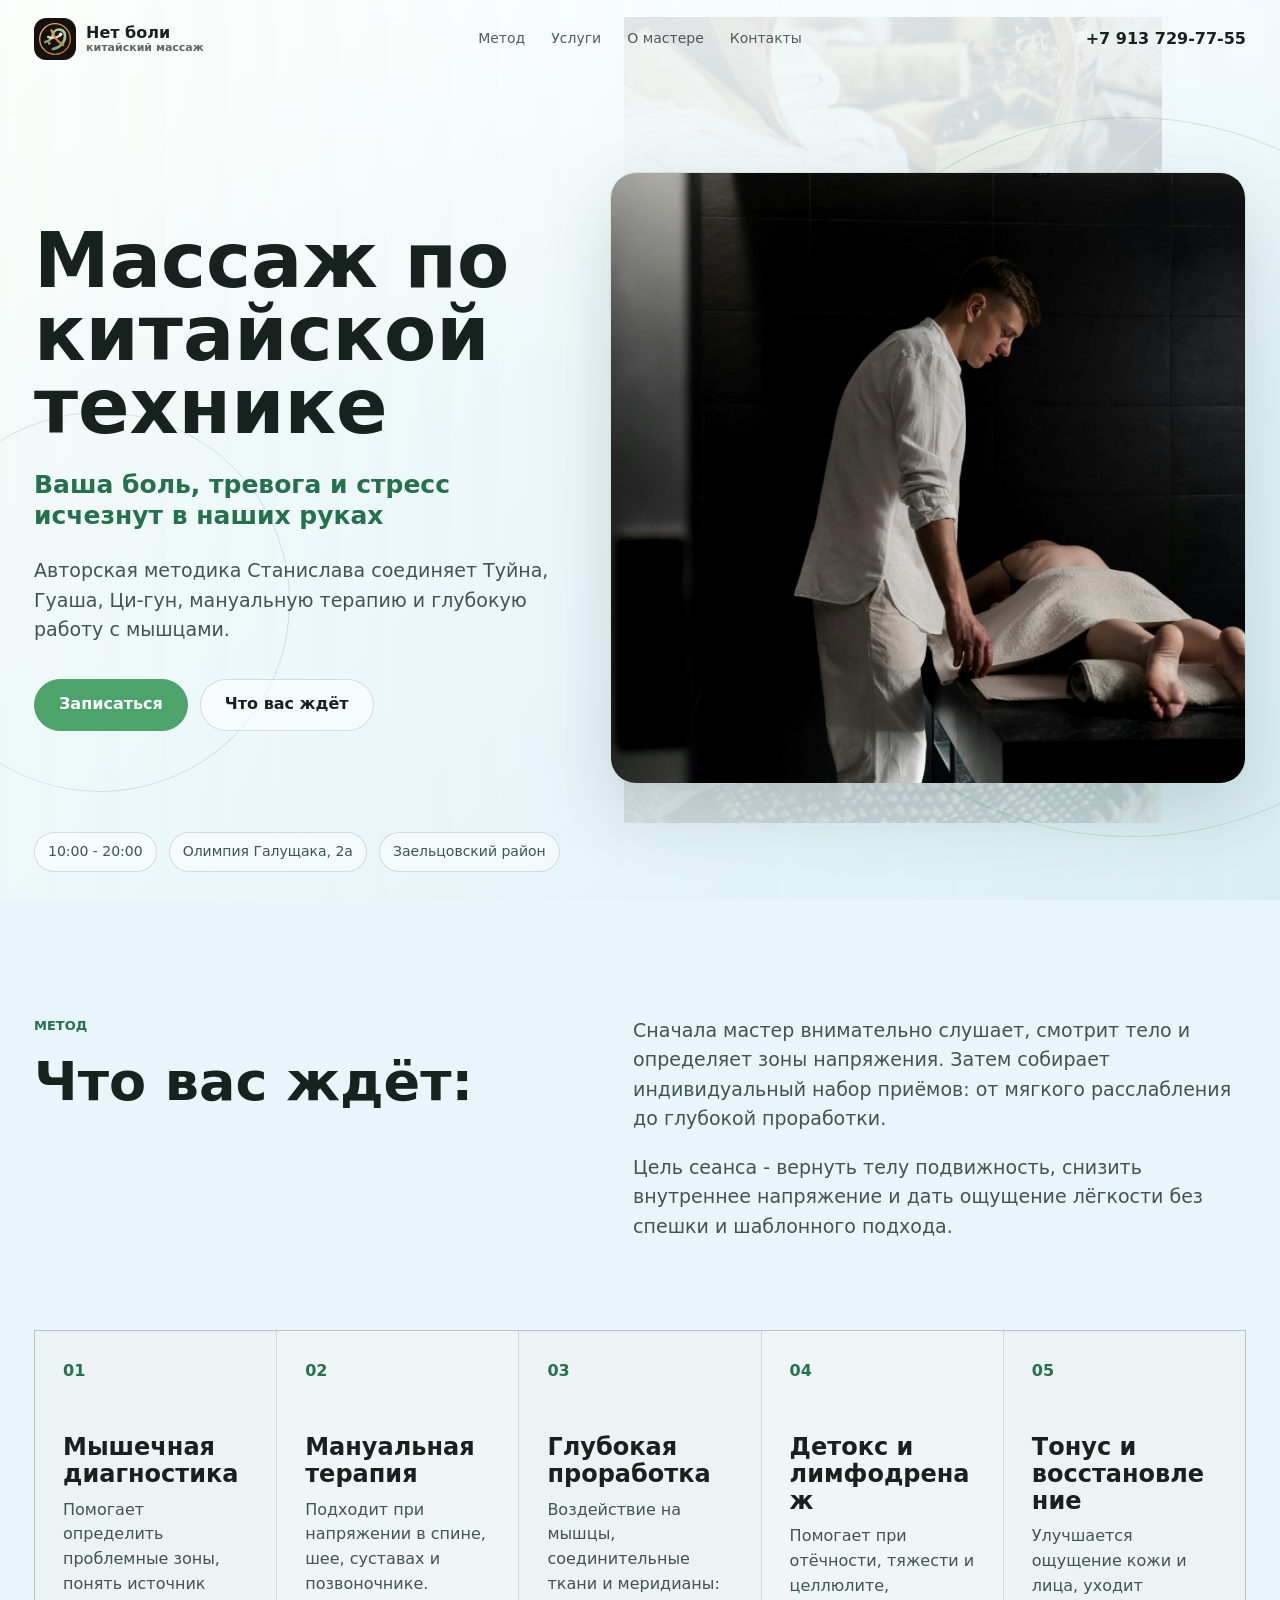
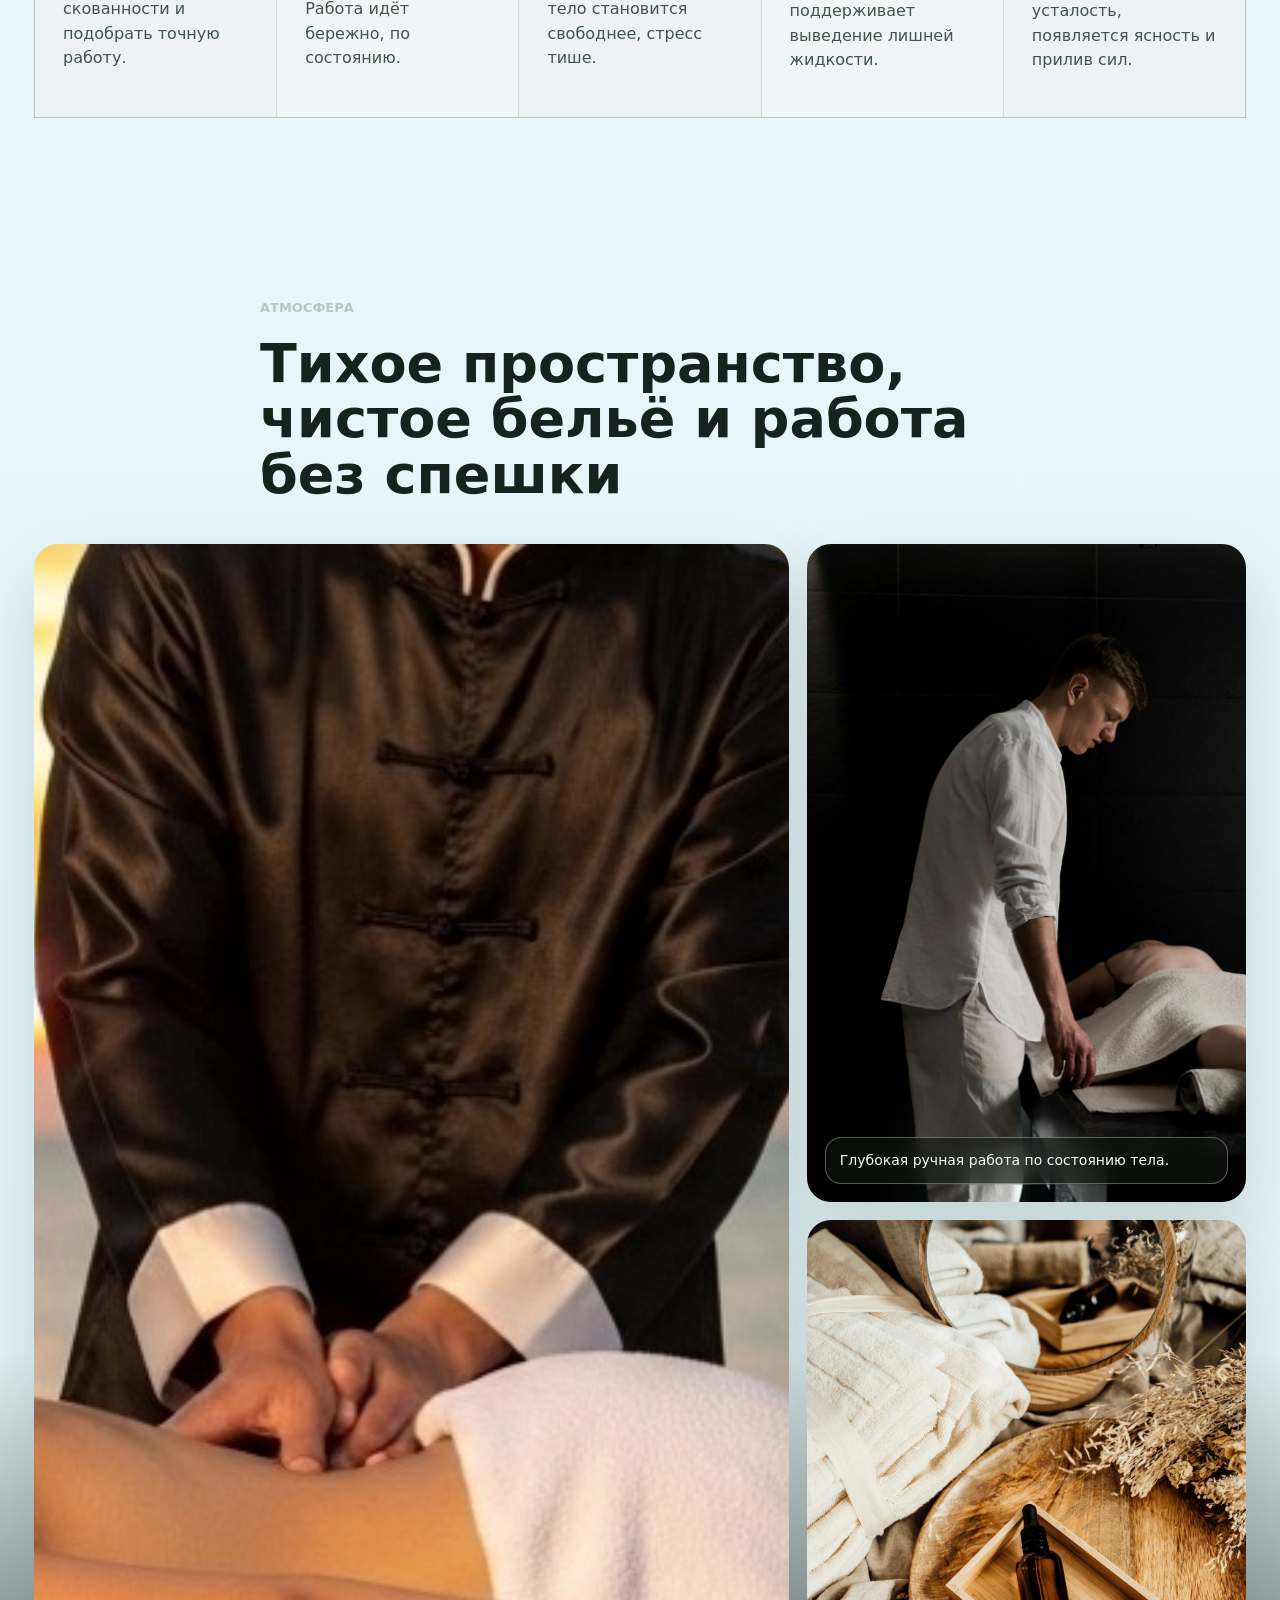
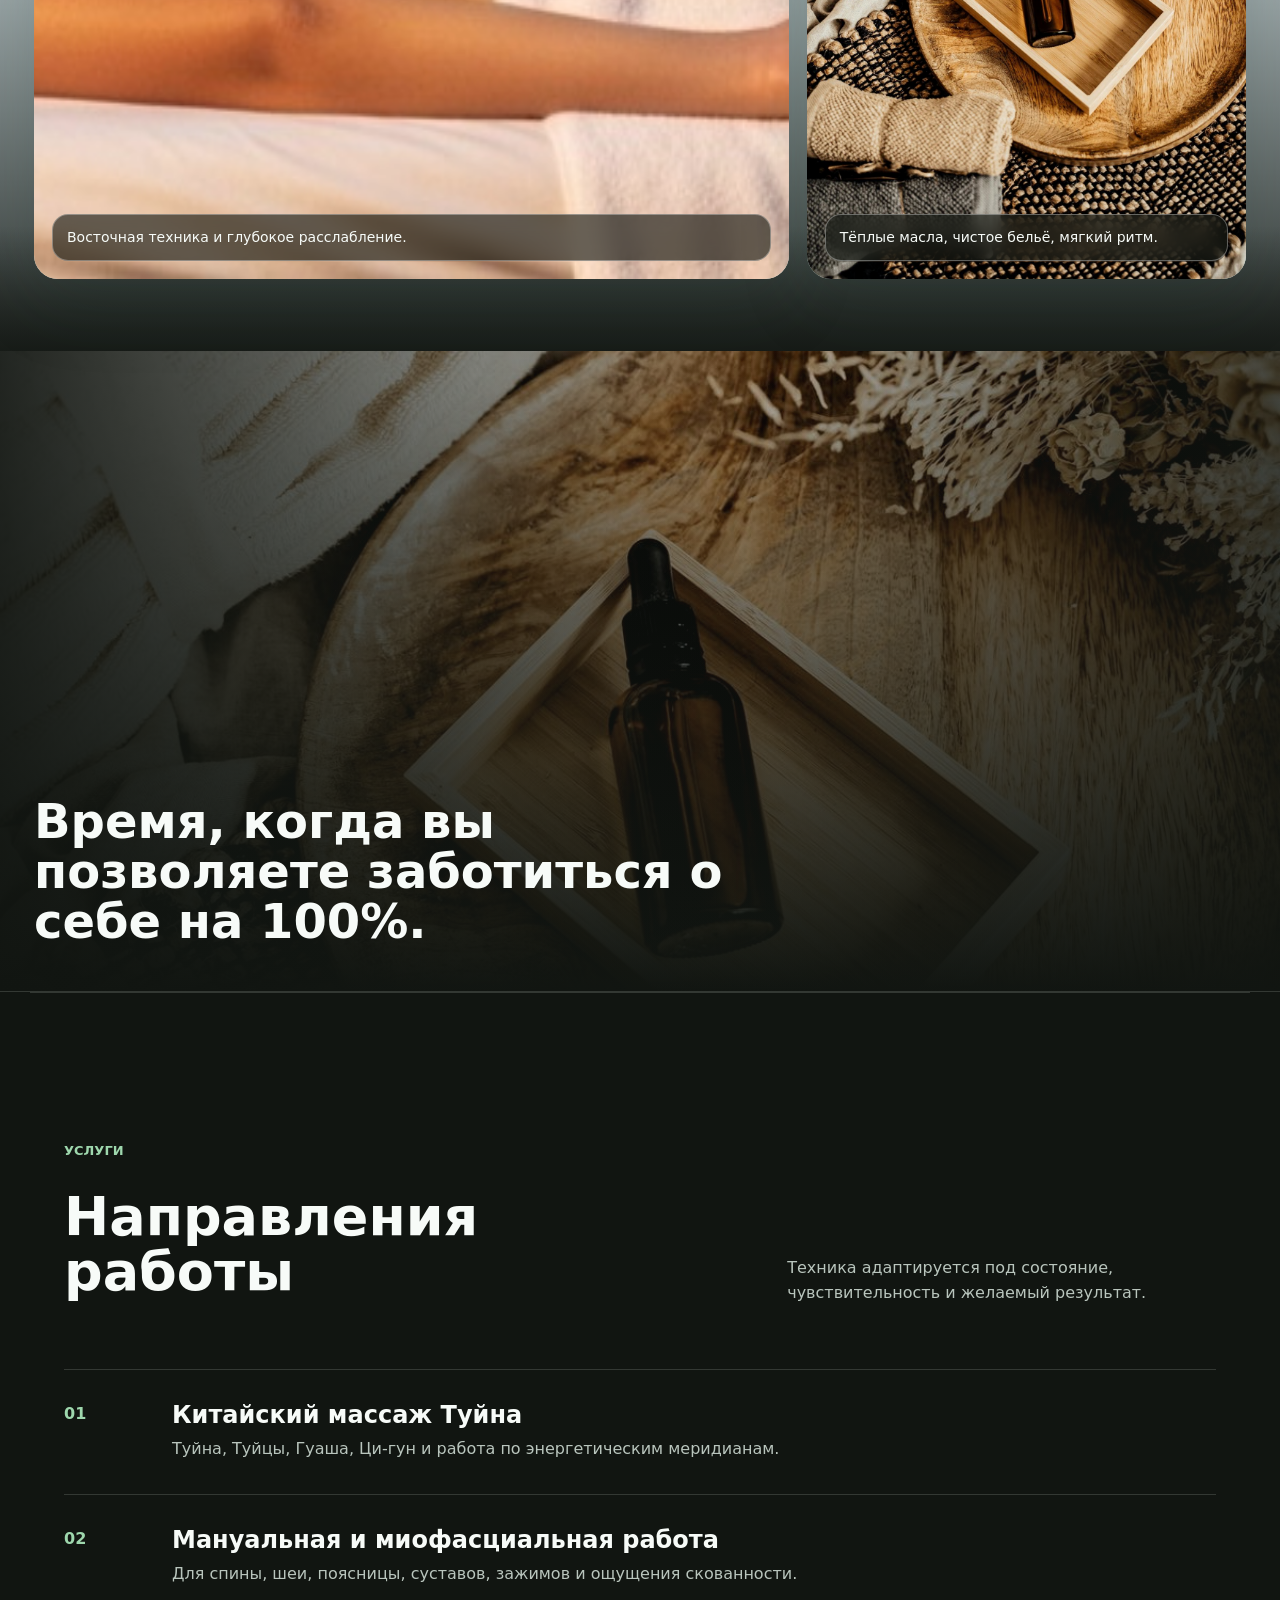
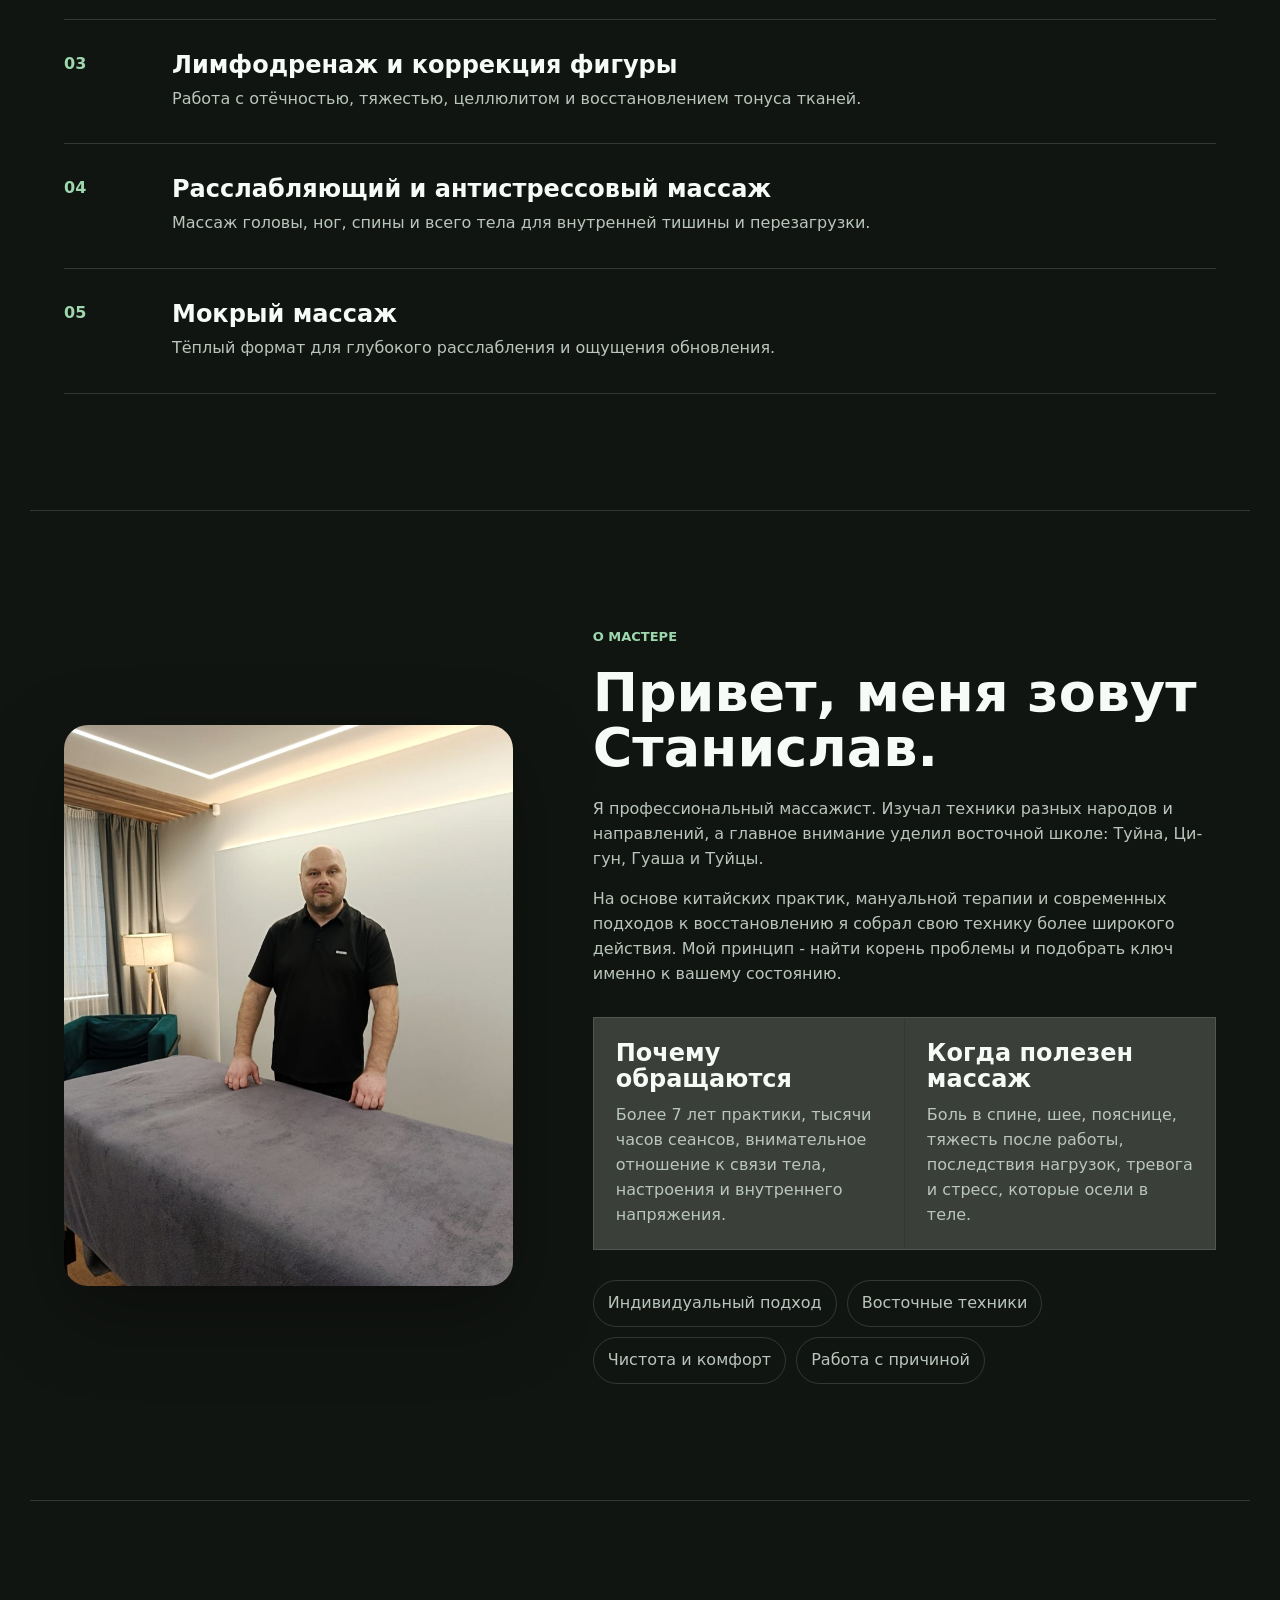
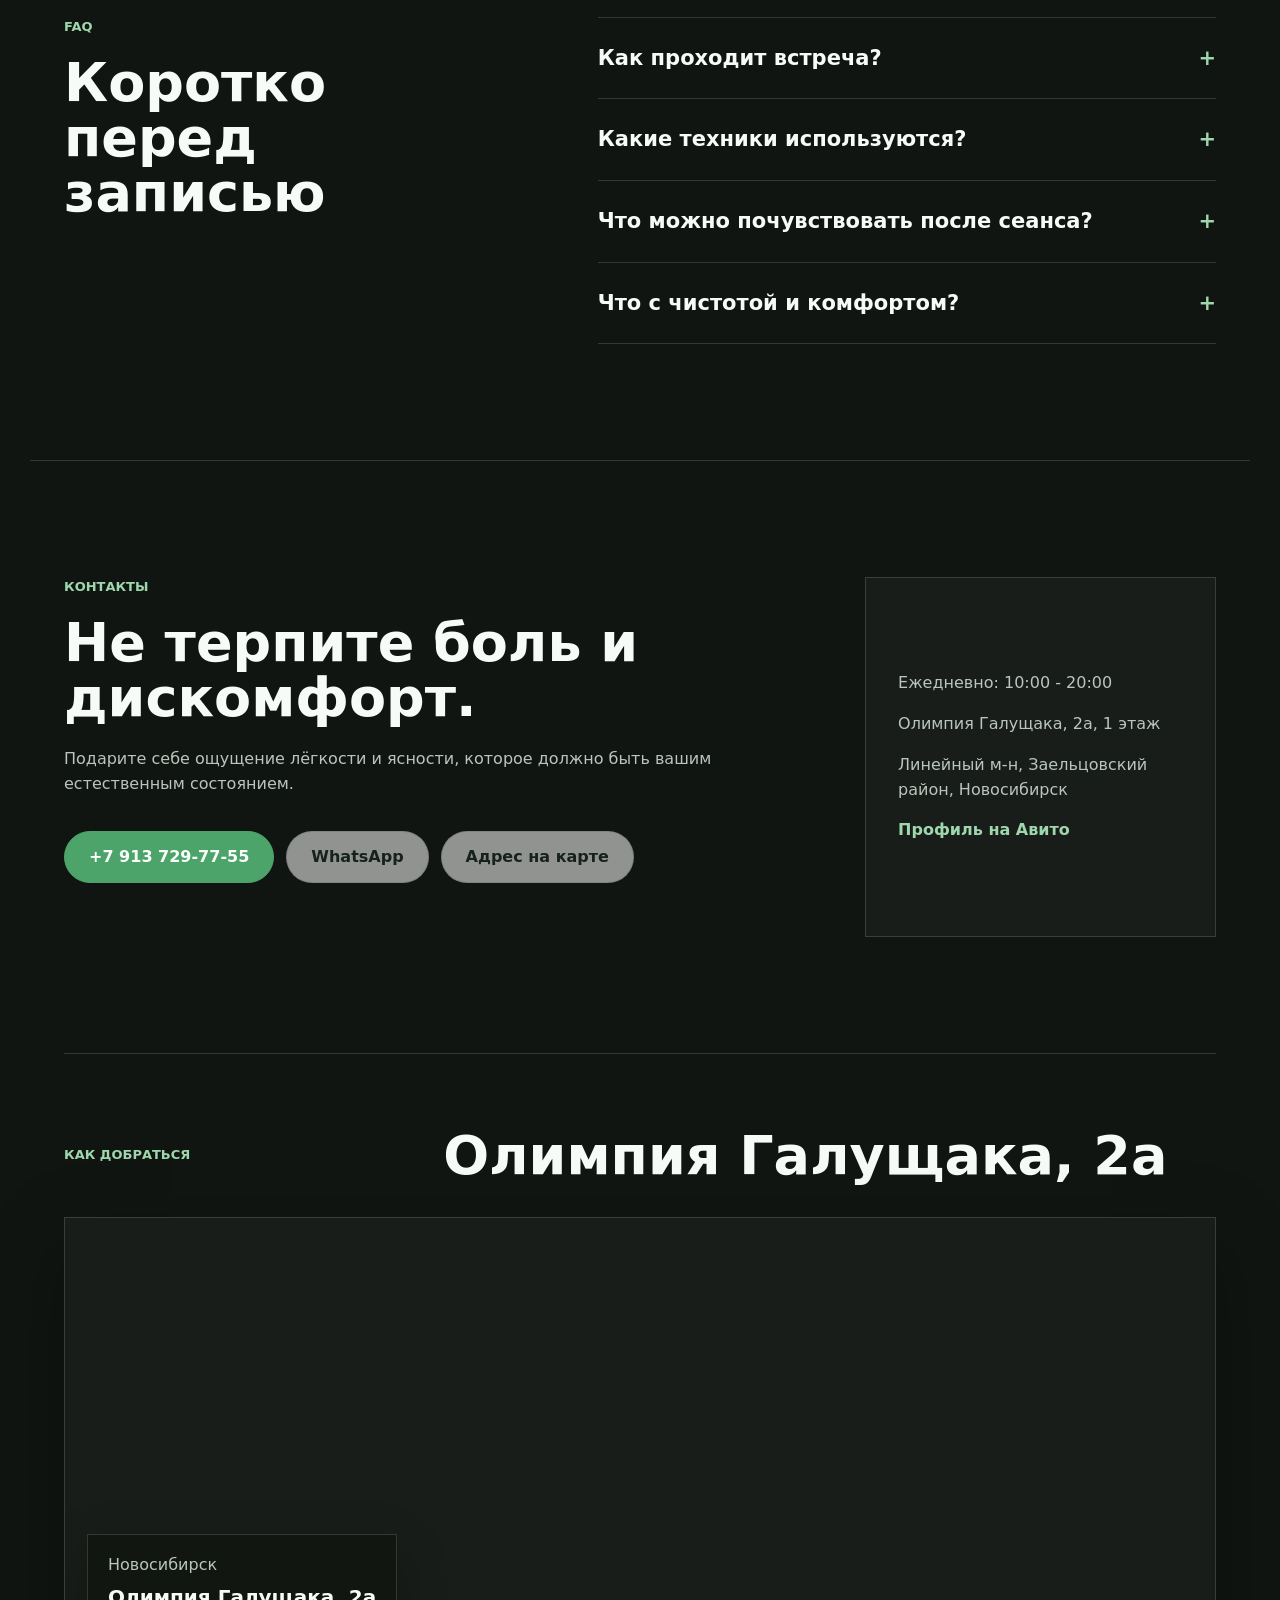
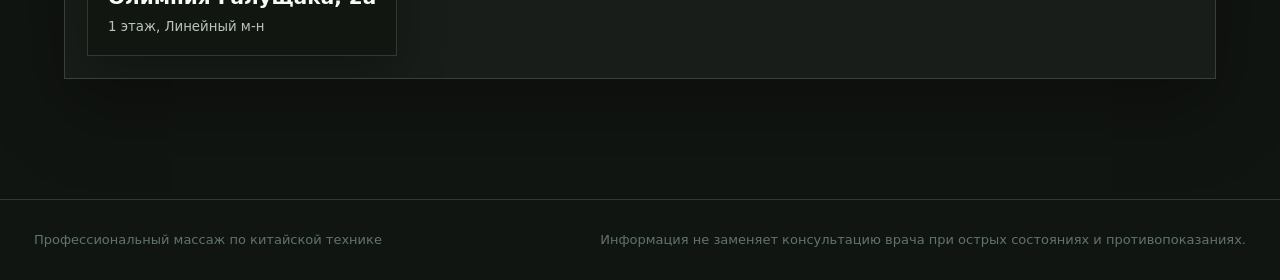
==== commit 37cb8ec7: "Update massage landing design" ====
--- a/index.html
+++ b/index.html
@@ -4,19 +4,19 @@
     <meta charset="utf-8">
     <meta name="viewport" content="width=device-width, initial-scale=1">
     <title>Китайский массаж Туйна в Новосибирске - Нет боли</title>
-    <meta name="description" content="Профессиональный массаж по китайской технике в Новосибирске: Туйна, Гуаша, Ци-гун, классический и корпоративный массаж. Цены от 3000 ₽. Олимпия Галущака, 2а.">
+    <meta name="description" content="Профессиональный массаж по китайской технике в Новосибирске: Туйна, Гуаша, Ци-гун, мануальная терапия, классический, лимфодренажный и антистрессовый массаж.">
     <meta name="robots" content="index, follow">
     <meta name="format-detection" content="telephone=yes">
-    <meta name="theme-color" content="#15110d">
-    <link rel="canonical" href="https://netboli54.ru/">
+    <meta name="theme-color" content="#e9f7fb">
+    <link rel="canonical" href="https://shelestdan.github.io/massage-site/">
     <link rel="icon" href="assets/favicon.svg" type="image/svg+xml">
     <link rel="apple-touch-icon" href="assets/favicon.svg">
     <meta property="og:type" content="website">
     <meta property="og:locale" content="ru_RU">
     <meta property="og:site_name" content="Нет боли">
-    <meta property="og:url" content="https://netboli54.ru/">
+    <meta property="og:url" content="https://shelestdan.github.io/massage-site/">
     <meta property="og:title" content="Китайский массаж Туйна в Новосибирске">
-    <meta property="og:description" content="Туйна, Гуаша, Ци-гун, классический и корпоративный массаж. Адрес: Олимпия Галущака, 2а. Цены от 3000 ₽.">
+    <meta property="og:description" content="Авторская техника Станислава: восточные практики, мануальная терапия и глубокая работа с напряжением.">
     <meta property="og:image" content="assets/chinese-technique.jpg">
     <meta name="twitter:card" content="summary_large_image">
     <link rel="preload" as="image" href="assets/chinese-technique.jpg">
@@ -38,30 +38,32 @@
       </button>
       <nav class="nav" data-nav aria-label="Основная навигация">
         <a href="#method">Метод</a>
-        <a href="#corporate">Для компаний</a>
         <a href="#services">Услуги</a>
-        <a href="prices.html">Цены</a>
+        <a href="#master">О мастере</a>
         <a href="#contacts">Контакты</a>
       </nav>
       <a class="header-phone" href="tel:+79137297755">+7 913 729-77-55</a>
     </header>
 
     <main id="top">
-      <section class="hero" aria-label="Профессиональный массаж по китайской технике">
+      <section class="hero" aria-label="Массаж по китайской технике">
         <div class="hero-bg" aria-hidden="true"></div>
-        <div class="hero-shade" aria-hidden="true"></div>
         <div class="hero-orbit" aria-hidden="true">
           <span></span>
           <span></span>
-          <span></span>
-        </div>
-        <div class="hero-content reveal">
-          <p class="eyebrow">Новосибирск - китайские и классические техники</p>
-          <h1>Профессиональный массаж по китайской технике</h1>
-          <p class="hero-copy">Работа с болью, стрессом, мышечными зажимами и усталостью через диагностику, ручные техники и индивидуальный план восстановления.</p>
-          <div class="hero-actions">
-            <a class="button button-primary" href="tel:+79137297755" data-goal="call_click">Позвонить</a>
-            <a class="button button-ghost" href="#corporate">Массаж для компаний</a>
+        </div>
+        <div class="hero-inner">
+          <div class="hero-content reveal">
+            <h1>Массаж по китайской технике</h1>
+            <p class="hero-copy">Ваша боль, тревога и стресс исчезнут в наших руках</p>
+            <p class="hero-note">Авторская методика Станислава соединяет Туйна, Гуаша, Ци-гун, мануальную терапию и глубокую работу с мышцами.</p>
+            <div class="hero-actions">
+              <a class="button button-primary" href="tel:+79137297755" data-goal="call_click">Записаться</a>
+              <a class="button button-ghost" href="#method">Что вас ждёт</a>
+            </div>
+          </div>
+          <div class="hero-visual reveal">
+            <img src="assets/chinese-technique.jpg" alt="Мастер выполняет массаж по китайской технике">
           </div>
         </div>
         <div class="hero-meta reveal" aria-label="Контактная информация">
@@ -72,144 +74,142 @@
       </section>
 
       <section class="section intro" id="method">
-        <div class="section-kicker reveal">Метод</div>
         <div class="intro-grid">
           <div class="intro-copy reveal">
-            <h2>Сначала понять причину напряжения. Потом работать руками.</h2>
+            <p class="eyebrow">Метод</p>
+            <h2>Что вас ждёт:</h2>
           </div>
           <div class="intro-text reveal">
-            <p>Станислав обучался мануальной терапии, акупрессуре, диагностике, китайской школе массажа "Туйна" и традиционным техникам Туйна, Ци-гун, Гуаша, Туйцы.</p>
-            <p>Подход соединяет восточную практику и современное восстановление: улучшение кровообращения, снятие мышечных зажимов, работа с усталостью, стрессом и ощущением скованности.</p>
-          </div>
-        </div>
-        <div class="process" aria-label="Этапы работы">
+            <p>Сначала мастер внимательно слушает, смотрит тело и определяет зоны напряжения. Затем собирает индивидуальный набор приёмов: от мягкого расслабления до глубокой проработки.</p>
+            <p>Цель сеанса - вернуть телу подвижность, снизить внутреннее напряжение и дать ощущение лёгкости без спешки и шаблонного подхода.</p>
+          </div>
+        </div>
+        <div class="process" aria-label="Что входит в методику">
           <article class="process-item reveal">
             <span class="process-num">01</span>
-            <div class="process-icon" aria-hidden="true">
-              <svg viewBox="0 0 48 48" focusable="false">
-                <path d="M12 15h24M12 24h18M12 33h12"/>
-                <circle cx="35" cy="33" r="6"/>
-                <path d="m39 37 5 5"/>
-              </svg>
-            </div>
-            <h3>Диагностика</h3>
-            <p>Первичный прием, осмотр, анамнез, консультация и план восстановления под ваше состояние.</p>
+            <h3>Мышечная диагностика</h3>
+            <p>Помогает определить проблемные зоны, понять источник скованности и подобрать точную работу.</p>
           </article>
           <article class="process-item reveal">
             <span class="process-num">02</span>
-            <div class="process-icon" aria-hidden="true">
-              <svg viewBox="0 0 48 48" focusable="false">
-                <path d="M16 28c4-10 12-14 24-14"/>
-                <path d="M9 33c8-1 13-5 16-13"/>
-                <path d="M14 38c9-2 16-8 20-19"/>
-                <circle cx="17" cy="17" r="5"/>
-              </svg>
-            </div>
-            <h3>Работа</h3>
-            <p>Туйна, Гуаша, мануальные, миофасциальные, спортивные, лечебные и лимфодренажные техники.</p>
+            <h3>Мануальная терапия</h3>
+            <p>Подходит при напряжении в спине, шее, суставах и позвоночнике. Работа идёт бережно, по состоянию.</p>
           </article>
           <article class="process-item reveal">
             <span class="process-num">03</span>
-            <div class="process-icon" aria-hidden="true">
-              <svg viewBox="0 0 48 48" focusable="false">
-                <path d="M24 8v32"/>
-                <path d="M12 20c6 0 12-4 12-12 0 8 6 12 12 12"/>
-                <path d="M12 28c6 0 12 4 12 12 0-8 6-12 12-12"/>
-                <circle cx="24" cy="24" r="4"/>
-              </svg>
-            </div>
-            <h3>Поддержка</h3>
-            <p>Антистрессовый, классический, массаж головы и ног, Ци-гун, расслабляющие практики.</p>
-          </article>
-        </div>
-      </section>
-
-      <section class="image-break" aria-label="Кабинет массажа">
-        <img src="assets/therapy-room.jpg" alt="Атмосфера массажного кабинета">
+            <h3>Глубокая проработка</h3>
+            <p>Воздействие на мышцы, соединительные ткани и меридианы: тело становится свободнее, стресс тише.</p>
+          </article>
+          <article class="process-item reveal">
+            <span class="process-num">04</span>
+            <h3>Детокс и лимфодренаж</h3>
+            <p>Помогает при отёчности, тяжести и целлюлите, поддерживает выведение лишней жидкости.</p>
+          </article>
+          <article class="process-item reveal">
+            <span class="process-num">05</span>
+            <h3>Тонус и восстановление</h3>
+            <p>Улучшается ощущение кожи и лица, уходит усталость, появляется ясность и прилив сил.</p>
+          </article>
+        </div>
+      </section>
+
+      <section class="section photo-story" aria-label="Фотографии кабинета и массажа">
+        <div class="photo-story-head reveal">
+          <p class="eyebrow">Атмосфера</p>
+          <h2>Тихое пространство, чистое бельё и работа без спешки</h2>
+        </div>
+        <div class="photo-grid">
+          <figure class="photo-tile photo-large reveal">
+            <img src="assets/hero.jpg" alt="Массаж в расслабляющей атмосфере">
+            <figcaption>Восточная техника и глубокое расслабление.</figcaption>
+          </figure>
+          <figure class="photo-tile reveal">
+            <img src="assets/chinese-technique.jpg" alt="Мастер выполняет массаж по китайской технике">
+            <figcaption>Глубокая ручная работа по состоянию тела.</figcaption>
+          </figure>
+          <figure class="photo-tile reveal">
+            <img src="assets/therapy-room.jpg" alt="Масла, полотенца и детали массажного кабинета">
+            <figcaption>Тёплые масла, чистое бельё, мягкий ритм.</figcaption>
+          </figure>
+        </div>
+      </section>
+
+      <section class="image-break" aria-label="Перезагрузка тела">
+        <img src="assets/therapy-room.jpg" alt="Детали массажного кабинета">
         <div class="image-break-text reveal">
-          <p>Тишина. Чистое белье. Теплые масла. Работа без спешки.</p>
-        </div>
-      </section>
-
-      <section class="section corporate" id="corporate">
-        <div class="corp-photo reveal">
-          <img src="assets/corporate-massage.jpg" alt="Сеанс короткого офисного массажа для сотрудника">
-          <div class="corp-photo-label">
-            <span>15-30 минут</span>
-            <strong>перезагрузка без выхода из офиса</strong>
-          </div>
-        </div>
-        <div class="corp-copy reveal">
-          <p class="eyebrow">Для офисов, команд и компаний</p>
-          <h2>Массаж для сотрудников как короткая перезагрузка рабочего дня</h2>
-          <p>Сидячая работа накапливает напряжение в шее, плечах, спине и голове. Короткие сеансы массажа помогают сотрудникам снять зажимы, переключиться и вернуться к задачам спокойнее.</p>
-          <div class="corp-points" aria-label="Преимущества корпоративного массажа">
-            <span>Выезд или регулярные слоты</span>
-            <span>Формат 15-30 минут</span>
-            <span>Без формы записи на сайте</span>
-            <span>Удобно для HR и руководителей</span>
-          </div>
-          <a class="button button-primary" href="tel:+79137297755" data-goal="call_click">Обсудить для компании</a>
+          <p>Время, когда вы позволяете заботиться о себе на 100%.</p>
         </div>
       </section>
 
       <section class="section services" id="services">
         <div class="services-head reveal">
           <p class="eyebrow">Услуги</p>
-          <h2>Основные направления</h2>
-          <p>Стоимость зависит от техники, длительности и задачи сеанса. Подбор - после консультации.</p>
+          <h2>Направления работы</h2>
+          <p>Техника адаптируется под состояние, чувствительность и желаемый результат.</p>
         </div>
         <div class="service-list">
           <article class="service-row reveal">
             <span class="service-num">01</span>
             <div>
-              <h3>Китайский массаж "Туйна"</h3>
-              <p>Туйцы, Гуаша, тайский, антистрессовый, мануальный, миофасциальный, массаж всего тела.</p>
-            </div>
-            <strong>3000 - 5000 ₽</strong>
+              <h3>Китайский массаж Туйна</h3>
+              <p>Туйна, Туйцы, Гуаша, Ци-гун и работа по энергетическим меридианам.</p>
+            </div>
           </article>
           <article class="service-row reveal">
             <span class="service-num">02</span>
             <div>
-              <h3>Антицеллюлитный массаж</h3>
-              <p>Интенсивная ручная работа, восстановительный и корректирующий подход.</p>
-            </div>
-            <strong>3000 - 4000 ₽</strong>
+              <h3>Мануальная и миофасциальная работа</h3>
+              <p>Для спины, шеи, поясницы, суставов, зажимов и ощущения скованности.</p>
+            </div>
           </article>
           <article class="service-row reveal">
             <span class="service-num">03</span>
             <div>
-              <h3>Классический массаж</h3>
-              <p>Оздоровительный, лимфодренажный, спортивный, Юмейхо-терапия, расслабляющий массаж.</p>
-            </div>
-            <strong>3000 ₽</strong>
+              <h3>Лимфодренаж и коррекция фигуры</h3>
+              <p>Работа с отёчностью, тяжестью, целлюлитом и восстановлением тонуса тканей.</p>
+            </div>
           </article>
           <article class="service-row reveal">
             <span class="service-num">04</span>
             <div>
+              <h3>Расслабляющий и антистрессовый массаж</h3>
+              <p>Массаж головы, ног, спины и всего тела для внутренней тишины и перезагрузки.</p>
+            </div>
+          </article>
+          <article class="service-row reveal">
+            <span class="service-num">05</span>
+            <div>
               <h3>Мокрый массаж</h3>
-              <p>Массаж в парной для глубокого расслабления и ощущения обновления.</p>
-            </div>
-            <strong>5000 - 7000 ₽</strong>
-          </article>
-        </div>
-        <div class="services-actions reveal">
-          <a class="button button-primary" href="prices.html">Все услуги</a>
-        </div>
-      </section>
-
-      <section class="section master">
+              <p>Тёплый формат для глубокого расслабления и ощущения обновления.</p>
+            </div>
+          </article>
+        </div>
+      </section>
+
+      <section class="section master" id="master">
         <div class="master-photo reveal">
           <img src="assets/stanislav.jpg" alt="Станислав, профессиональный массажист">
         </div>
         <div class="master-copy reveal">
-          <p class="eyebrow">Мастер</p>
-          <h2>Станислав</h2>
-          <p>Профессиональный массажист с опытом в мануальной терапии, акупрессуре и диагностике. Главный принцип - найти корень проблемы и подобрать ключ именно к вашему состоянию.</p>
+          <p class="eyebrow">О мастере</p>
+          <h2>Привет, меня зовут Станислав.</h2>
+          <p>Я профессиональный массажист. Изучал техники разных народов и направлений, а главное внимание уделил восточной школе: Туйна, Ци-гун, Гуаша и Туйцы.</p>
+          <p>На основе китайских практик, мануальной терапии и современных подходов к восстановлению я собрал свою технику более широкого действия. Мой принцип - найти корень проблемы и подобрать ключ именно к вашему состоянию.</p>
+          <div class="master-columns">
+            <div>
+              <h3>Почему обращаются</h3>
+              <p>Более 7 лет практики, тысячи часов сеансов, внимательное отношение к связи тела, настроения и внутреннего напряжения.</p>
+            </div>
+            <div>
+              <h3>Когда полезен массаж</h3>
+              <p>Боль в спине, шее, пояснице, тяжесть после работы, последствия нагрузок, тревога и стресс, которые осели в теле.</p>
+            </div>
+          </div>
           <div class="trust-list">
             <span>Индивидуальный подход</span>
+            <span>Восточные техники</span>
             <span>Чистота и комфорт</span>
-            <span>Внимательный первичный прием</span>
+            <span>Работа с причиной</span>
           </div>
         </div>
       </section>
@@ -222,20 +222,20 @@
           </div>
           <div class="faq-list">
             <details class="faq-item reveal">
-              <summary>Что такое китайский массаж Туйна?</summary>
-              <p>Это ручная техника китайской школы массажа. В работе могут сочетаться Туйна, Туйцы, Гуаша, Ци-гун, миофасциальные и мануальные приемы.</p>
+              <summary>Как проходит встреча?</summary>
+              <p>Сначала беседа и осмотр, затем индивидуальный план работы и сам сеанс: от расслабляющих до более глубоких приёмов.</p>
             </details>
             <details class="faq-item reveal">
-              <summary>Сколько стоит сеанс массажа?</summary>
-              <p>Основные программы стоят от 3000 ₽. Китайский массаж - 3000-5000 ₽, антицеллюлитный - 3000-4000 ₽, мокрый массаж - 5000-7000 ₽.</p>
+              <summary>Какие техники используются?</summary>
+              <p>Туйна, Туйцы, Гуаша, Ци-гун, мануальная терапия, миофасциальная, лимфодренажная и классическая работа.</p>
             </details>
             <details class="faq-item reveal">
-              <summary>Можно заказать массаж для сотрудников?</summary>
-              <p>Да. Для компаний доступен формат 15-30 минут: короткие регулярные сеансы для шеи, плеч, спины и восстановления после сидячей работы.</p>
+              <summary>Что можно почувствовать после сеанса?</summary>
+              <p>Лёгкость, ясность, снижение напряжения, спокойствие в теле и прилив сил, которые раньше забирал стресс.</p>
             </details>
             <details class="faq-item reveal">
-              <summary>Где проходит прием?</summary>
-              <p>Новосибирск, Олимпия Галущака, 2а, 1 этаж. Линейный микрорайон, Заельцовский район. Прием ежедневно с 10:00 до 20:00.</p>
+              <summary>Что с чистотой и комфортом?</summary>
+              <p>Используются качественные масла, мягкий хлопок, свежие полотенца и простыни после каждого гостя.</p>
             </details>
           </div>
         </div>
@@ -244,8 +244,8 @@
       <section class="section final-cta" id="contacts">
         <div class="final-copy reveal">
           <p class="eyebrow">Контакты</p>
-          <h2>Не терпите боль, скованность и усталость.</h2>
-          <p>Запишитесь на прием или обсудите регулярный массаж для сотрудников вашей компании.</p>
+          <h2>Не терпите боль и дискомфорт.</h2>
+          <p>Подарите себе ощущение лёгкости и ясности, которое должно быть вашим естественным состоянием.</p>
           <div class="contact-actions">
             <a class="button button-primary" href="tel:+79137297755" data-goal="call_click">+7 913 729-77-55</a>
             <a class="button button-ghost" href="https://wa.me/79137297755" rel="noopener" data-goal="whatsapp_click">WhatsApp</a>
@@ -293,18 +293,17 @@
         "@graph": [
           {
             "@type": "HealthAndBeautyBusiness",
-            "@id": "https://netboli54.ru/#business",
+            "@id": "https://shelestdan.github.io/massage-site/#business",
             "name": "Нет боли - массаж по китайской технике",
-            "url": "https://netboli54.ru/",
-            "logo": "https://netboli54.ru/assets/logo.svg",
+            "url": "https://shelestdan.github.io/massage-site/",
+            "logo": "https://shelestdan.github.io/massage-site/assets/logo.svg",
             "image": [
-              "https://netboli54.ru/assets/chinese-technique.jpg",
-              "https://netboli54.ru/assets/therapy-room.jpg",
-              "https://netboli54.ru/assets/stanislav.jpg"
+              "https://shelestdan.github.io/massage-site/assets/chinese-technique.jpg",
+              "https://shelestdan.github.io/massage-site/assets/therapy-room.jpg",
+              "https://shelestdan.github.io/massage-site/assets/stanislav.jpg"
             ],
-            "description": "Китайский массаж Туйна, Гуаша, Ци-гун, классический, антистрессовый и корпоративный массаж в Новосибирске.",
+            "description": "Китайский массаж Туйна, Гуаша, Ци-гун, мануальная терапия, классический, антистрессовый и лимфодренажный массаж в Новосибирске.",
             "telephone": "+79137297755",
-            "priceRange": "3000-7000 RUB",
             "address": {
               "@type": "PostalAddress",
               "streetAddress": "Олимпия Галущака, 2а, 1 этаж",
@@ -336,31 +335,15 @@
             "makesOffer": [
               {
                 "@type": "Offer",
-                "name": "Китайский массаж Туйна",
-                "priceCurrency": "RUB",
-                "priceSpecification": {
-                  "@type": "PriceSpecification",
-                  "minPrice": 3000,
-                  "maxPrice": 5000,
-                  "priceCurrency": "RUB"
-                }
+                "name": "Китайский массаж Туйна"
               },
               {
                 "@type": "Offer",
-                "name": "Классический массаж",
-                "price": 3000,
-                "priceCurrency": "RUB"
+                "name": "Мануальная терапия"
               },
               {
                 "@type": "Offer",
-                "name": "Мокрый массаж",
-                "priceCurrency": "RUB",
-                "priceSpecification": {
-                  "@type": "PriceSpecification",
-                  "minPrice": 5000,
-                  "maxPrice": 7000,
-                  "priceCurrency": "RUB"
-                }
+                "name": "Лимфодренажный массаж"
               }
             ]
           },
@@ -371,7 +354,7 @@
                 "@type": "ListItem",
                 "position": 1,
                 "name": "Главная",
-                "item": "https://netboli54.ru/"
+                "item": "https://shelestdan.github.io/massage-site/"
               }
             ]
           },
@@ -380,34 +363,34 @@
             "mainEntity": [
               {
                 "@type": "Question",
-                "name": "Что такое китайский массаж Туйна?",
+                "name": "Как проходит встреча?",
                 "acceptedAnswer": {
                   "@type": "Answer",
-                  "text": "Это ручная техника китайской школы массажа. В работе могут сочетаться Туйна, Туйцы, Гуаша, Ци-гун, миофасциальные и мануальные приемы."
+                  "text": "Сначала беседа и осмотр, затем индивидуальный план работы и сам сеанс: от расслабляющих до более глубоких приёмов."
                 }
               },
               {
                 "@type": "Question",
-                "name": "Сколько стоит сеанс массажа?",
+                "name": "Какие техники используются?",
                 "acceptedAnswer": {
                   "@type": "Answer",
-                  "text": "Основные программы стоят от 3000 рублей. Китайский массаж стоит 3000-5000 рублей, антицеллюлитный - 3000-4000 рублей, мокрый массаж - 5000-7000 рублей."
+                  "text": "Туйна, Туйцы, Гуаша, Ци-гун, мануальная терапия, миофасциальная, лимфодренажная и классическая работа."
                 }
               },
               {
                 "@type": "Question",
-                "name": "Можно заказать массаж для сотрудников?",
+                "name": "Что можно почувствовать после сеанса?",
                 "acceptedAnswer": {
                   "@type": "Answer",
-                  "text": "Да. Для компаний доступен формат 15-30 минут: короткие регулярные сеансы для шеи, плеч, спины и восстановления после сидячей работы."
+                  "text": "Лёгкость, ясность, снижение напряжения, спокойствие в теле и прилив сил."
                 }
               },
               {
                 "@type": "Question",
-                "name": "Где проходит прием?",
+                "name": "Что с чистотой и комфортом?",
                 "acceptedAnswer": {
                   "@type": "Answer",
-                  "text": "Новосибирск, Олимпия Галущака, 2а, 1 этаж. Прием ежедневно с 10:00 до 20:00."
+                  "text": "Используются качественные масла, мягкий хлопок, свежие полотенца и простыни после каждого гостя."
                 }
               }
             ]
--- a/styles.css
+++ b/styles.css
@@ -1,14 +1,20 @@
 :root {
-  color-scheme: dark;
-  --bg: #15110d;
-  --bg-soft: #211a14;
-  --paper: #f3eadc;
-  --muted: #c3b7a7;
-  --muted-dark: #75695d;
-  --line: rgba(243, 234, 220, 0.16);
-  --accent: #d89449;
-  --accent-2: #81a889;
-  --shadow: 0 28px 70px rgba(0, 0, 0, 0.35);
+  color-scheme: light dark;
+  --ink: #17211d;
+  --ink-soft: #3f554e;
+  --bg: #111511;
+  --bg-soft: #19211c;
+  --paper: #f7fbf8;
+  --sky: #e8f6fb;
+  --sky-deep: #d4edf7;
+  --sage: #4ca46b;
+  --sage-dark: #24714b;
+  --blue: #6baac2;
+  --muted: #b9c5bd;
+  --muted-dark: #61746c;
+  --line-light: rgba(23, 33, 29, 0.12);
+  --line-dark: rgba(247, 251, 248, 0.15);
+  --shadow: 0 28px 70px rgba(26, 55, 43, 0.16);
 }
 
 * {
@@ -28,18 +34,8 @@
   overflow-x: hidden;
 }
 
-body::before {
-  content: "";
-  position: fixed;
-  inset: 0;
-  pointer-events: none;
-  z-index: 20;
-  opacity: 0.08;
-  background-image:
-    linear-gradient(rgba(255, 255, 255, 0.08) 1px, transparent 1px),
-    linear-gradient(90deg, rgba(255, 255, 255, 0.08) 1px, transparent 1px);
-  background-size: 96px 96px;
-  mask-image: linear-gradient(to bottom, black, transparent 85%);
+main {
+  overflow: hidden;
 }
 
 img {
@@ -58,7 +54,7 @@
 }
 
 :focus-visible {
-  outline: 2px solid var(--accent);
+  outline: 2px solid var(--sage);
   outline-offset: 4px;
 }
 
@@ -72,16 +68,17 @@
   grid-template-columns: 1fr auto 1fr;
   align-items: center;
   gap: 20px;
-  min-height: 76px;
+  min-height: 78px;
   padding: 0 34px;
+  color: var(--ink);
+  transition: background 0.28s ease, color 0.28s ease, border-color 0.28s ease, min-height 0.28s ease;
+}
+
+.site-header.is-scrolled {
+  min-height: 64px;
+  background: rgba(17, 21, 17, 0.88);
   color: var(--paper);
-  transition: background 0.28s ease, border-color 0.28s ease, min-height 0.28s ease;
-}
-
-.site-header.is-scrolled {
-  min-height: 62px;
-  background: rgba(21, 17, 13, 0.84);
-  border-bottom: 1px solid var(--line);
+  border-bottom: 1px solid var(--line-dark);
   backdrop-filter: blur(16px);
 }
 
@@ -110,52 +107,47 @@
 }
 
 .brand-subtitle {
-  color: var(--muted);
+  color: currentColor;
+  opacity: 0.68;
   font-size: 11px;
   font-weight: 700;
-}
-
-.brand-mark {
-  display: grid;
-  place-items: center;
-  width: 38px;
-  height: 38px;
-  border: 1px solid var(--line);
-  border-radius: 50%;
-  color: var(--accent);
-  font-size: 13px;
 }
 
 .nav {
   display: flex;
   align-items: center;
-  gap: 24px;
-  color: var(--muted);
+  gap: 26px;
+  color: currentColor;
   font-size: 14px;
 }
 
 .nav a {
-  transition: color 0.2s ease;
+  opacity: 0.72;
+  transition: opacity 0.2s ease, color 0.2s ease;
 }
 
 .nav a:hover {
-  color: var(--paper);
+  opacity: 1;
+  color: var(--sage);
+}
+
+.site-header.is-scrolled .nav a:hover {
+  color: #9ed7ad;
 }
 
 .header-phone {
   justify-self: end;
-  color: var(--paper);
-  font-weight: 700;
+  font-weight: 800;
 }
 
 .menu-toggle {
   display: none;
   width: 44px;
   height: 44px;
-  border: 1px solid var(--line);
+  border: 1px solid currentColor;
   border-radius: 50%;
-  background: rgba(255, 255, 255, 0.04);
-  color: var(--paper);
+  background: rgba(255, 255, 255, 0.12);
+  color: currentColor;
 }
 
 .menu-toggle span {
@@ -180,31 +172,23 @@
   min-height: 100svh;
   display: grid;
   align-items: end;
-  padding: 120px 34px 34px;
+  padding: 116px 34px 34px;
   overflow: hidden;
   isolation: isolate;
-}
-
-.hero-bg,
-.hero-shade {
+  background:
+    linear-gradient(180deg, rgba(255, 255, 255, 0.62), transparent 44%),
+    linear-gradient(135deg, #f8fcf7 0%, var(--sky) 52%, #d5edf1 100%);
+  color: var(--ink);
+}
+
+.hero-bg {
   position: absolute;
   inset: 0;
-}
-
-.hero-bg {
   z-index: -3;
-  background-image: url("assets/chinese-technique.jpg");
-  background-position: center 42%;
-  background-size: cover;
-  transform: scale(1.04);
-  animation: heroZoom 1400ms cubic-bezier(0.16, 1, 0.3, 1) forwards;
-}
-
-.hero-shade {
-  z-index: -2;
   background:
-    linear-gradient(90deg, rgba(11, 8, 5, 0.92), rgba(11, 8, 5, 0.48) 48%, rgba(11, 8, 5, 0.78)),
-    linear-gradient(0deg, rgba(21, 17, 13, 0.98), transparent 44%);
+    linear-gradient(90deg, rgba(247, 251, 248, 0.82), rgba(232, 246, 251, 0.5)),
+    url("assets/therapy-room.jpg") right 16% top 18% / 42% auto no-repeat;
+  opacity: 0.28;
 }
 
 .hero-orbit {
@@ -212,51 +196,43 @@
   inset: 0;
   z-index: -1;
   overflow: hidden;
+  pointer-events: none;
 }
 
 .hero-orbit span {
   position: absolute;
-  border: 1px solid rgba(216, 148, 73, 0.34);
+  border: 1px solid rgba(76, 164, 107, 0.24);
   border-radius: 50%;
-  transform: rotate(-14deg);
+  transform: rotate(-12deg);
 }
 
 .hero-orbit span:nth-child(1) {
-  width: 680px;
-  height: 680px;
-  right: -220px;
-  top: 14%;
+  width: 720px;
+  height: 720px;
+  right: -210px;
+  top: 13%;
 }
 
 .hero-orbit span:nth-child(2) {
-  width: 420px;
-  height: 420px;
-  right: 8%;
-  top: 35%;
-  border-color: rgba(129, 168, 137, 0.25);
-}
-
-.hero-orbit span:nth-child(3) {
-  width: 220px;
-  height: 220px;
-  left: 8%;
+  width: 380px;
+  height: 380px;
+  left: -90px;
   bottom: 12%;
-  border-color: rgba(243, 234, 220, 0.16);
+  border-color: rgba(107, 170, 194, 0.28);
+}
+
+.hero-inner {
+  width: min(1220px, 100%);
+  margin: 0 auto;
+  display: grid;
+  grid-template-columns: minmax(0, 0.85fr) minmax(360px, 1.05fr);
+  gap: 62px;
+  align-items: center;
+  padding-bottom: 82px;
 }
 
 .hero-content {
-  width: min(760px, 100%);
-  padding-bottom: 12vh;
-}
-
-.eyebrow,
-.section-kicker {
-  margin: 0 0 18px;
-  color: var(--accent);
-  font-size: 13px;
-  font-weight: 800;
-  letter-spacing: 0;
-  text-transform: uppercase;
+  max-width: 640px;
 }
 
 h1,
@@ -274,18 +250,17 @@
 }
 
 h1 {
-  max-width: 760px;
   margin-bottom: 26px;
-  font-size: 72px;
-  line-height: 0.95;
-  font-weight: 840;
+  font-size: 76px;
+  line-height: 0.96;
+  font-weight: 820;
 }
 
 h2 {
   margin-bottom: 22px;
-  font-size: 52px;
+  font-size: 54px;
   line-height: 1.02;
-  font-weight: 820;
+  font-weight: 800;
 }
 
 h3 {
@@ -294,10 +269,27 @@
   line-height: 1.12;
 }
 
+.eyebrow {
+  margin: 0 0 18px;
+  color: var(--sage-dark);
+  font-size: 13px;
+  font-weight: 900;
+  letter-spacing: 0;
+  text-transform: uppercase;
+}
+
 .hero-copy {
-  max-width: 620px;
-  color: var(--muted);
-  font-size: 20px;
+  max-width: 560px;
+  color: var(--sage-dark);
+  font-size: 25px;
+  line-height: 1.22;
+  font-weight: 760;
+}
+
+.hero-note {
+  max-width: 600px;
+  color: var(--ink-soft);
+  font-size: 19px;
 }
 
 .hero-actions,
@@ -312,11 +304,11 @@
   display: inline-flex;
   align-items: center;
   justify-content: center;
-  min-height: 50px;
-  padding: 0 22px;
-  border: 1px solid var(--line);
+  min-height: 52px;
+  padding: 0 24px;
+  border: 1px solid rgba(23, 33, 29, 0.14);
   border-radius: 999px;
-  font-weight: 800;
+  font-weight: 850;
   transition: transform 0.2s ease, background 0.2s ease, border-color 0.2s ease;
 }
 
@@ -325,161 +317,230 @@
 }
 
 .button-primary {
-  border-color: var(--accent);
-  background: var(--accent);
-  color: #170f08;
+  border-color: var(--sage);
+  background: var(--sage);
+  color: #fafffb;
 }
 
 .button-ghost {
-  background: rgba(255, 255, 255, 0.06);
-  color: var(--paper);
+  background: rgba(255, 255, 255, 0.54);
+  color: var(--ink);
+}
+
+.hero-visual {
+  position: relative;
+  overflow: hidden;
+  border: 1px solid rgba(23, 33, 29, 0.1);
+  border-radius: 26px;
+  box-shadow: var(--shadow);
+}
+
+.hero-visual img {
+  width: 100%;
+  height: min(56vw, 610px);
+  min-height: 420px;
+  object-fit: cover;
+  object-position: center;
+  filter: saturate(0.9) contrast(1.02);
 }
 
 .hero-meta {
   position: absolute;
-  left: 34px;
+  left: max(34px, calc((100% - 1220px) / 2));
   right: 34px;
   bottom: 28px;
   display: flex;
   flex-wrap: wrap;
-  gap: 14px;
-  color: var(--muted);
+  gap: 12px;
+  color: var(--ink-soft);
   font-size: 14px;
 }
 
 .hero-meta span {
-  padding: 8px 12px;
-  border: 1px solid var(--line);
+  padding: 8px 13px;
+  border: 1px solid rgba(23, 33, 29, 0.14);
   border-radius: 999px;
-  background: rgba(0, 0, 0, 0.18);
+  background: rgba(255, 255, 255, 0.48);
 }
 
 .section {
-  padding: 120px 34px;
+  padding: 116px 34px;
 }
 
 .intro,
+.photo-story {
+  background: var(--sky);
+  color: var(--ink);
+}
+
+.intro-grid,
 .services,
-.final-cta {
+.master,
+.faq-section,
+.final-cta,
+.map-section {
   max-width: 1220px;
   margin: 0 auto;
 }
 
 .intro-grid {
   display: grid;
-  grid-template-columns: minmax(0, 1.05fr) minmax(320px, 0.95fr);
-  gap: 70px;
+  grid-template-columns: minmax(0, 0.86fr) minmax(320px, 1fr);
+  gap: 72px;
   align-items: start;
 }
 
 .intro-text {
-  color: var(--muted);
+  color: var(--ink-soft);
   font-size: 19px;
 }
 
 .process {
   display: grid;
-  grid-template-columns: repeat(3, 1fr);
-  gap: 0;
-  margin-top: 82px;
-  border-top: 1px solid var(--line);
-  border-bottom: 1px solid var(--line);
+  grid-template-columns: repeat(5, minmax(0, 1fr));
+  gap: 1px;
+  max-width: 1220px;
+  margin: 70px auto 0;
+  border: 1px solid var(--line-light);
+  background: var(--line-light);
 }
 
 .process-item {
-  position: relative;
-  min-height: 300px;
-  padding: 34px;
-  border-right: 1px solid var(--line);
-  overflow: hidden;
-}
-
-.process-item:last-child {
-  border-right: 0;
+  min-height: 280px;
+  padding: 28px;
+  background: rgba(255, 255, 255, 0.64);
+}
+
+.process-item:nth-child(2n) {
+  background: rgba(245, 251, 248, 0.86);
 }
 
 .process-num,
 .service-num {
   display: inline-block;
-  margin-bottom: 64px;
-  color: var(--accent);
+  margin-bottom: 50px;
+  color: var(--sage-dark);
   font-weight: 900;
-}
-
-.process-icon {
-  position: absolute;
-  top: 30px;
-  right: 30px;
-  width: 82px;
-  height: 82px;
-  display: grid;
-  place-items: center;
-  border: 1px solid var(--line);
-  border-radius: 50%;
-  background: radial-gradient(circle, rgba(216, 148, 73, 0.12), transparent 70%);
-  color: var(--accent);
-}
-
-.process-icon svg {
-  width: 42px;
-  height: 42px;
-}
-
-.process-icon path,
-.process-icon circle {
-  fill: none;
-  stroke: currentColor;
-  stroke-width: 2.4;
-  stroke-linecap: round;
-  stroke-linejoin: round;
-}
-
-.process-icon::after {
-  content: "";
-  position: absolute;
-  inset: -24px;
-  border: 1px solid rgba(216, 148, 73, 0.12);
-  border-radius: 50%;
 }
 
 .process-item p,
 .service-row p,
 .services-head p,
-.corp-copy p,
 .master-copy p,
-.final-copy p {
+.final-copy p,
+.faq-item p,
+.photo-story-head p {
   color: var(--muted);
+}
+
+.intro .process-item p,
+.intro .photo-story-head p {
+  color: var(--ink-soft);
+}
+
+.photo-story {
+  position: relative;
+  padding-top: 64px;
+  padding-bottom: 156px;
+  background:
+    linear-gradient(180deg, var(--sky) 0%, #e4f3f7 62%, rgba(228, 243, 247, 0) 100%);
+}
+
+.photo-story::after {
+  content: "";
+  position: absolute;
+  left: 0;
+  right: 0;
+  bottom: -1px;
+  height: 210px;
+  pointer-events: none;
+  background: linear-gradient(180deg, rgba(228, 243, 247, 0), var(--bg) 78%);
+}
+
+.photo-story-head {
+  max-width: 760px;
+  margin: 0 auto 42px;
+}
+
+.photo-grid {
+  position: relative;
+  z-index: 1;
+  display: grid;
+  grid-template-columns: minmax(0, 1.1fr) minmax(260px, 0.64fr);
+  grid-template-rows: repeat(2, minmax(240px, 1fr));
+  gap: 18px;
+  max-width: 1220px;
+  margin: 0 auto;
+}
+
+.photo-tile {
+  position: relative;
+  min-height: 280px;
+  margin: 0;
+  overflow: hidden;
+  border-radius: 24px;
+  background: #d9eae8;
+  box-shadow: var(--shadow);
+}
+
+.photo-large {
+  grid-row: span 2;
+}
+
+.photo-tile img {
+  width: 100%;
+  height: 100%;
+  min-height: inherit;
+  object-fit: cover;
+  filter: saturate(0.9) contrast(1.02);
+}
+
+.photo-tile figcaption {
+  position: absolute;
+  left: 18px;
+  right: 18px;
+  bottom: 18px;
+  padding: 12px 14px;
+  border: 1px solid rgba(255, 255, 255, 0.32);
+  border-radius: 16px;
+  background: rgba(17, 21, 17, 0.62);
+  color: var(--paper);
+  font-size: 14px;
+  backdrop-filter: blur(10px);
 }
 
 .image-break {
   position: relative;
-  min-height: 720px;
+  min-height: 640px;
+  margin-top: -84px;
   overflow: hidden;
-  border-top: 1px solid var(--line);
-  border-bottom: 1px solid var(--line);
+  border-bottom: 1px solid var(--line-dark);
+  background: var(--bg);
 }
 
 .image-break img {
   width: 100%;
-  height: 720px;
+  height: 640px;
   object-fit: cover;
-  filter: saturate(0.88) contrast(1.05);
+  filter: saturate(0.72) contrast(1.08);
 }
 
 .image-break::after {
   content: "";
   position: absolute;
   inset: 0;
-  background: linear-gradient(90deg, rgba(21, 17, 13, 0.9), rgba(21, 17, 13, 0.12) 58%, rgba(21, 17, 13, 0.76));
+  background:
+    linear-gradient(90deg, rgba(17, 21, 17, 0.92), rgba(17, 21, 17, 0.26) 58%, rgba(17, 21, 17, 0.76)),
+    linear-gradient(180deg, rgba(17, 21, 17, 0.02), var(--bg));
 }
 
 .image-break-text {
   position: absolute;
-  left: 34px;
-  bottom: 42px;
+  left: max(34px, calc((100% - 1220px) / 2));
+  bottom: 44px;
   z-index: 1;
-  width: min(680px, calc(100% - 68px));
-  font-size: 46px;
+  width: min(720px, calc(100% - 68px));
+  font-size: 48px;
   line-height: 1.04;
   font-weight: 820;
 }
@@ -488,86 +549,11 @@
   margin: 0;
 }
 
-.corporate {
-  display: grid;
-  grid-template-columns: minmax(280px, 0.95fr) minmax(0, 1.05fr);
-  gap: 70px;
-  align-items: center;
-  max-width: 1220px;
-  margin: 0 auto;
-}
-
-.corp-photo {
-  position: relative;
-  min-height: 620px;
-  border-left: 1px solid var(--line);
-  border-right: 1px solid var(--line);
-  overflow: hidden;
-  background: var(--bg-soft);
-  box-shadow: var(--shadow);
-}
-
-.corp-photo::after {
-  content: "";
-  position: absolute;
-  inset: 0;
-  background:
-    linear-gradient(180deg, transparent 42%, rgba(21, 17, 13, 0.82)),
-    linear-gradient(90deg, rgba(21, 17, 13, 0.12), rgba(21, 17, 13, 0.58));
-}
-
-.corp-photo img {
-  width: 100%;
-  height: 620px;
-  object-fit: cover;
-  filter: saturate(0.72) contrast(1.05);
-}
-
-.corp-photo-label {
-  position: absolute;
-  left: 24px;
-  bottom: 24px;
-  z-index: 1;
-  display: grid;
-  gap: 8px;
-  width: min(360px, calc(100% - 48px));
-  padding: 18px;
-  border: 1px solid var(--line);
-  background: rgba(21, 17, 13, 0.78);
-  backdrop-filter: blur(14px);
-}
-
-.corp-photo-label span {
-  color: var(--accent);
-  font-size: 13px;
-  font-weight: 900;
-  text-transform: uppercase;
-}
-
-.corp-photo-label strong {
-  font-size: 22px;
-  line-height: 1.12;
-}
-
-.corp-copy {
-  max-width: 640px;
-}
-
-.corp-points {
-  display: grid;
-  grid-template-columns: repeat(2, minmax(0, 1fr));
-  gap: 1px;
-  margin: 34px 0;
-  background: var(--line);
-  border: 1px solid var(--line);
-}
-
-.corp-points span {
-  min-height: 92px;
-  padding: 22px;
-  background: var(--bg);
-  color: var(--paper);
-  font-weight: 780;
+.services,
+.master,
+.faq-section,
+.final-cta {
+  border-top: 1px solid var(--line-dark);
 }
 
 .services-head {
@@ -581,19 +567,20 @@
 .services-head .eyebrow {
   grid-column: 1 / -1;
   margin-bottom: -52px;
+  color: #9ed7ad;
 }
 
 .service-list {
-  border-top: 1px solid var(--line);
+  border-top: 1px solid var(--line-dark);
 }
 
 .service-row {
   display: grid;
-  grid-template-columns: 80px minmax(0, 1fr) minmax(130px, auto);
+  grid-template-columns: 80px minmax(0, 1fr);
   gap: 28px;
   align-items: start;
   padding: 32px 0;
-  border-bottom: 1px solid var(--line);
+  border-bottom: 1px solid var(--line-dark);
 }
 
 .service-row h3 {
@@ -601,75 +588,72 @@
 }
 
 .service-row p {
-  max-width: 700px;
+  max-width: 780px;
   margin-bottom: 0;
-}
-
-.service-row strong {
-  justify-self: end;
-  color: var(--accent);
-  font-size: 20px;
-  white-space: nowrap;
 }
 
 .service-num {
   margin-bottom: 0;
-}
-
-.services-actions {
-  display: flex;
-  justify-content: flex-end;
-  margin-top: 34px;
+  color: #9ed7ad;
 }
 
 .master {
   display: grid;
-  grid-template-columns: minmax(280px, 0.82fr) minmax(0, 1fr);
+  grid-template-columns: minmax(280px, 0.72fr) minmax(0, 1fr);
   gap: 80px;
   align-items: center;
-  max-width: 1220px;
-  margin: 0 auto;
-  border-top: 1px solid var(--line);
 }
 
 .master-photo {
   position: relative;
   overflow: hidden;
-  box-shadow: var(--shadow);
+  border-radius: 24px;
+  box-shadow: 0 28px 80px rgba(0, 0, 0, 0.34);
 }
 
 .master-photo img {
   width: 100%;
   aspect-ratio: 4 / 5;
   object-fit: cover;
-  filter: saturate(0.86) contrast(1.06);
+  filter: saturate(0.86) contrast(1.05);
+}
+
+.master-copy .eyebrow,
+.faq-head .eyebrow,
+.final-copy .eyebrow,
+.map-head .eyebrow {
+  color: #9ed7ad;
+}
+
+.master-columns {
+  display: grid;
+  grid-template-columns: repeat(2, minmax(0, 1fr));
+  gap: 1px;
+  margin: 30px 0;
+  border: 1px solid var(--line-dark);
+  background: var(--line-dark);
+}
+
+.master-columns > div {
+  padding: 22px;
+  background: rgba(255, 255, 255, 0.035);
+}
+
+.master-columns p {
+  margin-bottom: 0;
 }
 
 .trust-list {
   display: flex;
   flex-wrap: wrap;
   gap: 10px;
-  margin-top: 30px;
 }
 
 .trust-list span {
   padding: 10px 14px;
-  border: 1px solid var(--line);
+  border: 1px solid var(--line-dark);
   border-radius: 999px;
   color: var(--muted);
-}
-
-.final-cta {
-  display: grid;
-  grid-template-columns: minmax(0, 1fr) minmax(310px, 0.48fr);
-  gap: 70px;
-  border-top: 1px solid var(--line);
-}
-
-.faq-section {
-  max-width: 1220px;
-  margin: 0 auto;
-  border-top: 1px solid var(--line);
 }
 
 .faq-layout {
@@ -680,11 +664,11 @@
 }
 
 .faq-list {
-  border-top: 1px solid var(--line);
+  border-top: 1px solid var(--line-dark);
 }
 
 .faq-item {
-  border-bottom: 1px solid var(--line);
+  border-bottom: 1px solid var(--line-dark);
 }
 
 .faq-item summary {
@@ -705,7 +689,7 @@
 
 .faq-item summary::after {
   content: "+";
-  color: var(--accent);
+  color: #9ed7ad;
   flex: 0 0 auto;
 }
 
@@ -715,7 +699,12 @@
 
 .faq-item p {
   margin: -8px 0 24px;
-  color: var(--muted);
+}
+
+.final-cta {
+  display: grid;
+  grid-template-columns: minmax(0, 1fr) minmax(310px, 0.48fr);
+  gap: 70px;
 }
 
 .contact-panel {
@@ -724,20 +713,18 @@
   gap: 16px;
   min-height: 360px;
   padding: 32px;
-  border: 1px solid var(--line);
+  border: 1px solid var(--line-dark);
   background: rgba(255, 255, 255, 0.035);
   color: var(--muted);
   font-style: normal;
 }
 
 .contact-panel a {
-  color: var(--accent);
+  color: #9ed7ad;
   font-weight: 800;
 }
 
 .map-section {
-  max-width: 1220px;
-  margin: 0 auto;
   padding: 0 34px 120px;
 }
 
@@ -747,12 +734,8 @@
   gap: 70px;
   align-items: end;
   margin-bottom: 34px;
-  border-top: 1px solid var(--line);
+  border-top: 1px solid var(--line-dark);
   padding-top: 74px;
-}
-
-.map-head .eyebrow {
-  margin-bottom: 14px;
 }
 
 .map-head h2 {
@@ -762,9 +745,9 @@
 .map-frame {
   position: relative;
   overflow: hidden;
-  border: 1px solid var(--line);
+  border: 1px solid var(--line-dark);
   background: rgba(255, 255, 255, 0.035);
-  box-shadow: var(--shadow);
+  box-shadow: 0 28px 70px rgba(0, 0, 0, 0.35);
 }
 
 .map-frame iframe {
@@ -783,8 +766,8 @@
   gap: 4px;
   max-width: 330px;
   padding: 18px 20px;
-  background: rgba(21, 17, 13, 0.86);
-  border: 1px solid var(--line);
+  background: rgba(17, 21, 17, 0.86);
+  border: 1px solid var(--line-dark);
   color: var(--paper);
   box-shadow: 0 18px 50px rgba(0, 0, 0, 0.28);
   pointer-events: none;
@@ -798,170 +781,6 @@
 
 .map-address strong {
   font-size: 20px;
-}
-
-.prices-page {
-  padding-top: 76px;
-}
-
-.prices-hero {
-  position: relative;
-  display: grid;
-  grid-template-columns: minmax(0, 1fr) minmax(290px, 0.42fr);
-  gap: 70px;
-  align-items: end;
-  min-height: 620px;
-  padding: 120px 34px 70px;
-  overflow: hidden;
-  isolation: isolate;
-}
-
-.prices-hero::before {
-  content: "";
-  position: absolute;
-  inset: 0;
-  z-index: -2;
-  background:
-    linear-gradient(90deg, rgba(21, 17, 13, 0.98), rgba(21, 17, 13, 0.62) 56%, rgba(21, 17, 13, 0.92)),
-    url("assets/chinese-technique.jpg") center 42% / cover;
-  filter: saturate(0.82) contrast(1.04);
-}
-
-.prices-hero::after {
-  content: "";
-  position: absolute;
-  inset: 0;
-  z-index: -1;
-  background:
-    radial-gradient(circle at 16% 24%, rgba(216, 148, 73, 0.18), transparent 28%),
-    linear-gradient(0deg, var(--bg), transparent 42%);
-}
-
-.prices-hero-copy {
-  max-width: 780px;
-}
-
-.prices-hero-copy p {
-  max-width: 640px;
-  color: var(--muted);
-  font-size: 20px;
-}
-
-.prices-hero-note {
-  display: grid;
-  gap: 12px;
-  padding: 24px;
-  border: 1px solid var(--line);
-  background: rgba(21, 17, 13, 0.76);
-  box-shadow: var(--shadow);
-  backdrop-filter: blur(14px);
-}
-
-.prices-hero-note span {
-  color: var(--accent);
-  font-size: 13px;
-  font-weight: 900;
-  text-transform: uppercase;
-}
-
-.prices-hero-note strong {
-  font-size: 38px;
-  line-height: 1;
-}
-
-.prices-hero-note p {
-  margin: 0;
-  color: var(--muted);
-}
-
-.prices-section,
-.techniques-section,
-.prices-cta {
-  max-width: 1220px;
-  margin: 0 auto;
-}
-
-.prices-heading,
-.techniques-intro {
-  max-width: 760px;
-  margin-bottom: 42px;
-}
-
-.techniques-intro p {
-  color: var(--muted);
-  font-size: 19px;
-}
-
-.price-table {
-  border-top: 1px solid var(--line);
-}
-
-.price-row {
-  display: grid;
-  grid-template-columns: 80px minmax(0, 1fr) minmax(130px, auto);
-  gap: 28px;
-  align-items: start;
-  padding: 32px 0;
-  border-bottom: 1px solid var(--line);
-}
-
-.price-row p {
-  max-width: 760px;
-  margin: 0;
-  color: var(--muted);
-}
-
-.price-row strong,
-.technique-group strong {
-  justify-self: end;
-  color: var(--accent);
-  font-size: 20px;
-  white-space: nowrap;
-}
-
-.technique-groups {
-  display: grid;
-  grid-template-columns: repeat(2, minmax(0, 1fr));
-  gap: 1px;
-  border: 1px solid var(--line);
-  background: var(--line);
-}
-
-.technique-group {
-  display: grid;
-  grid-template-columns: minmax(0, 1fr) auto;
-  gap: 28px;
-  min-height: 230px;
-  padding: 28px;
-  background: var(--bg);
-}
-
-.technique-group-wide {
-  grid-column: 1 / -1;
-  min-height: 180px;
-}
-
-.technique-group span {
-  display: inline-block;
-  margin-bottom: 28px;
-  color: var(--accent);
-  font-weight: 900;
-}
-
-.technique-group p {
-  max-width: 620px;
-  margin: 0;
-  color: var(--muted);
-}
-
-.prices-cta {
-  border-top: 1px solid var(--line);
-}
-
-.prices-cta h2 {
-  max-width: 860px;
-  hyphens: none;
-  overflow-wrap: normal;
 }
 
 .footer {
@@ -969,7 +788,7 @@
   justify-content: space-between;
   gap: 24px;
   padding: 30px 34px;
-  border-top: 1px solid var(--line);
+  border-top: 1px solid var(--line-dark);
   color: var(--muted-dark);
   font-size: 13px;
 }
@@ -988,12 +807,6 @@
 .js .reveal.is-visible {
   opacity: 1;
   transform: translateY(0);
-}
-
-@keyframes heroZoom {
-  to {
-    transform: scale(1);
-  }
 }
 
 @media (prefers-reduced-motion: reduce) {
@@ -1005,10 +818,35 @@
     scroll-behavior: auto !important;
     transition-duration: 0.01ms !important;
   }
-
-  .reveal {
-    opacity: 1;
-    transform: none;
+}
+
+@media (max-width: 1080px) {
+  .hero-inner,
+  .intro-grid,
+  .master,
+  .faq-layout,
+  .final-cta,
+  .services-head,
+  .map-head {
+    grid-template-columns: 1fr;
+    gap: 34px;
+  }
+
+  .hero-inner {
+    padding-bottom: 90px;
+  }
+
+  .process {
+    grid-template-columns: repeat(2, minmax(0, 1fr));
+  }
+
+  .process-item:last-child {
+    grid-column: 1 / -1;
+  }
+
+  .services-head .eyebrow {
+    grid-column: auto;
+    margin-bottom: 0;
   }
 }
 
@@ -1031,8 +869,9 @@
     display: grid;
     gap: 0;
     padding: 10px;
-    background: rgba(21, 17, 13, 0.96);
-    border: 1px solid var(--line);
+    background: rgba(17, 21, 17, 0.96);
+    border: 1px solid var(--line-dark);
+    color: var(--paper);
     transform: translateY(-12px);
     opacity: 0;
     pointer-events: none;
@@ -1055,24 +894,41 @@
 
   .hero {
     display: block;
-    min-height: 720px;
-    padding: 104px 18px 24px;
+    min-height: auto;
+    padding: 104px 18px 26px;
+  }
+
+  .hero-inner {
+    display: block;
+  }
+
+  .hero-content {
+    max-width: none;
+  }
+
+  .hero-visual {
+    margin-top: 30px;
+  }
+
+  .hero-visual img {
+    height: 420px;
+    min-height: 420px;
   }
 
   h1 {
-    font-size: 48px;
+    font-size: 50px;
   }
 
   h2 {
-    font-size: 38px;
+    font-size: 40px;
   }
 
   .hero-copy {
+    font-size: 21px;
+  }
+
+  .hero-note {
     font-size: 18px;
-  }
-
-  .hero-content {
-    padding-bottom: 0;
   }
 
   .hero-meta {
@@ -1084,110 +940,38 @@
     padding: 88px 18px;
   }
 
-  .intro-grid,
-  .corporate,
-  .master,
-  .final-cta,
-  .faq-layout,
-  .services-head,
-  .map-head,
-  .prices-hero {
+  .photo-grid {
     grid-template-columns: 1fr;
-    gap: 34px;
-  }
-
-  .services-head .eyebrow {
-    grid-column: auto;
-    margin-bottom: 0;
-  }
-
-  .process {
-    grid-template-columns: 1fr;
-  }
-
-  .process-item {
-    min-height: auto;
-    padding: 28px 0;
-    border-right: 0;
-    border-bottom: 1px solid var(--line);
-  }
-
-  .process-item:last-child {
-    border-bottom: 0;
-  }
-
-  .process-num {
-    margin-bottom: 26px;
-  }
-
-  .process-icon {
-    top: 24px;
-    right: 0;
-    width: 64px;
-    height: 64px;
-  }
-
-  .process-icon svg {
-    width: 32px;
-    height: 32px;
+    grid-template-rows: auto;
+  }
+
+  .photo-large {
+    grid-row: auto;
   }
 
   .image-break,
   .image-break img {
-    min-height: 560px;
-    height: 560px;
+    min-height: 520px;
+    height: 520px;
+  }
+
+  .image-break {
+    margin-top: -54px;
   }
 
   .image-break-text {
     left: 18px;
     bottom: 28px;
     width: calc(100% - 36px);
-    font-size: 34px;
-  }
-
-  .corp-photo {
-    min-height: 420px;
-  }
-
-  .corp-photo img {
-    height: 420px;
+    font-size: 36px;
   }
 
   .service-row {
     grid-template-columns: 44px 1fr;
   }
 
-  .service-row strong,
-  .price-row strong {
-    grid-column: 2;
-    justify-self: start;
-  }
-
-  .services-actions {
-    justify-content: flex-start;
-  }
-
-  .prices-page {
-    padding-top: 68px;
-  }
-
-  .prices-hero {
-    min-height: 620px;
-    padding: 104px 18px 44px;
-  }
-
-  .price-row {
-    grid-template-columns: 44px 1fr;
-  }
-
-  .technique-groups {
-    grid-template-columns: 1fr;
-  }
-
-  .technique-group,
-  .technique-group-wide {
-    grid-column: auto;
-    min-height: auto;
+  .map-section {
+    padding: 0 18px 88px;
   }
 
   .footer {
@@ -1197,10 +981,6 @@
 }
 
 @media (max-width: 560px) {
-  .brand {
-    font-size: 15px;
-  }
-
   .brand-logo {
     width: 36px;
     height: 36px;
@@ -1210,12 +990,8 @@
     display: none;
   }
 
-  .hero {
-    min-height: 680px;
-  }
-
   h1 {
-    font-size: 34px;
+    font-size: 38px;
   }
 
   h2 {
@@ -1226,54 +1002,46 @@
     font-size: 21px;
   }
 
+  .hero-visual img {
+    height: 320px;
+    min-height: 320px;
+  }
+
+  .hero-actions,
+  .contact-actions,
   .button {
     width: 100%;
   }
 
-  .hero-actions,
-  .contact-actions,
-  .services-actions {
-    width: 100%;
-  }
-
-  .prices-hero-note strong {
-    font-size: 30px;
-  }
-
-  .prices-cta h2 {
-    font-size: 29px;
-  }
-
-  .technique-group {
+  .process,
+  .master-columns {
     grid-template-columns: 1fr;
-    gap: 20px;
-    padding: 22px;
-  }
-
-  .technique-group strong {
-    justify-self: start;
-    white-space: normal;
+  }
+
+  .process-item:last-child {
+    grid-column: auto;
+  }
+
+  .process-item {
+    min-height: auto;
+    padding: 24px;
+  }
+
+  .process-num {
+    margin-bottom: 28px;
+  }
+
+  .photo-tile {
+    min-height: 330px;
   }
 
   .hero-meta span {
     width: 100%;
-  }
-
-  .corp-points {
-    grid-template-columns: 1fr;
-  }
-
-  .corp-points span {
-    min-height: 72px;
   }
 
   .contact-panel {
     min-height: 0;
     padding: 22px;
-  }
-
-  .map-section {
-    padding: 0 18px 88px;
   }
 
   .map-frame iframe {
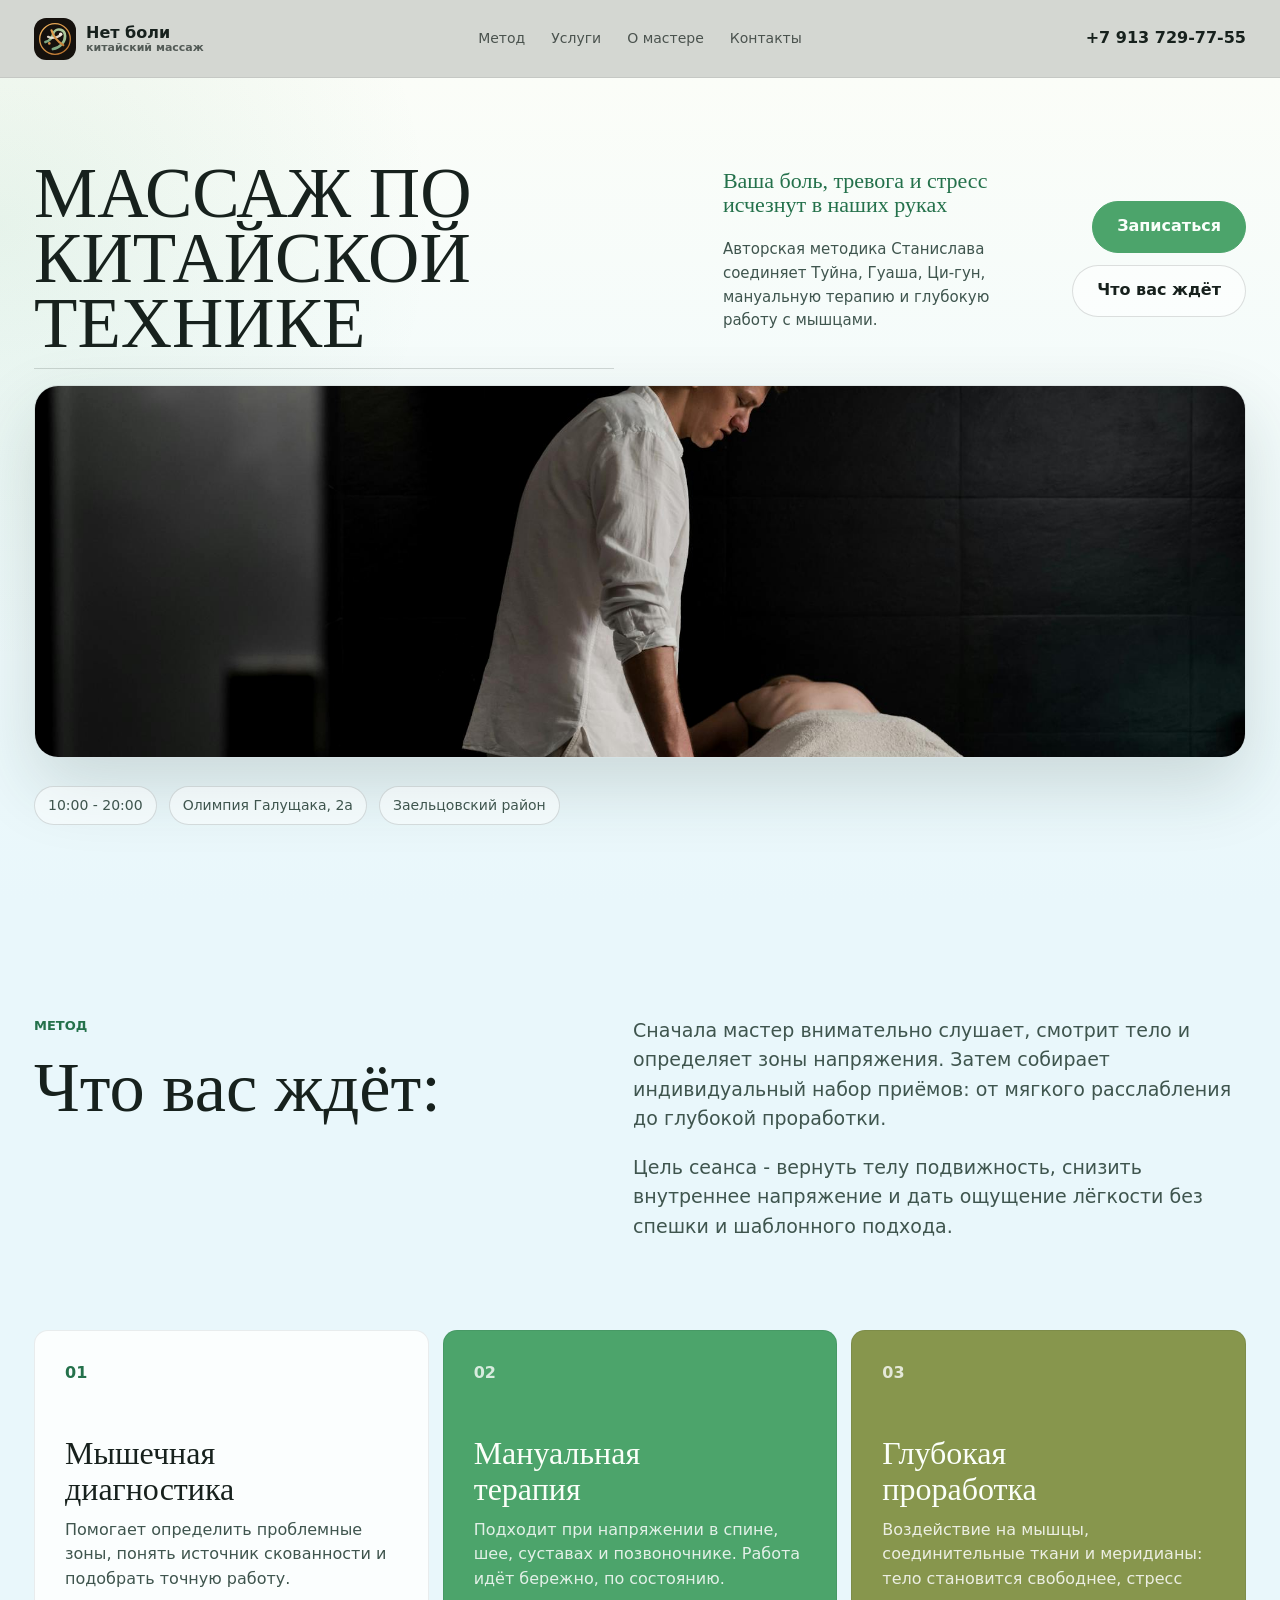
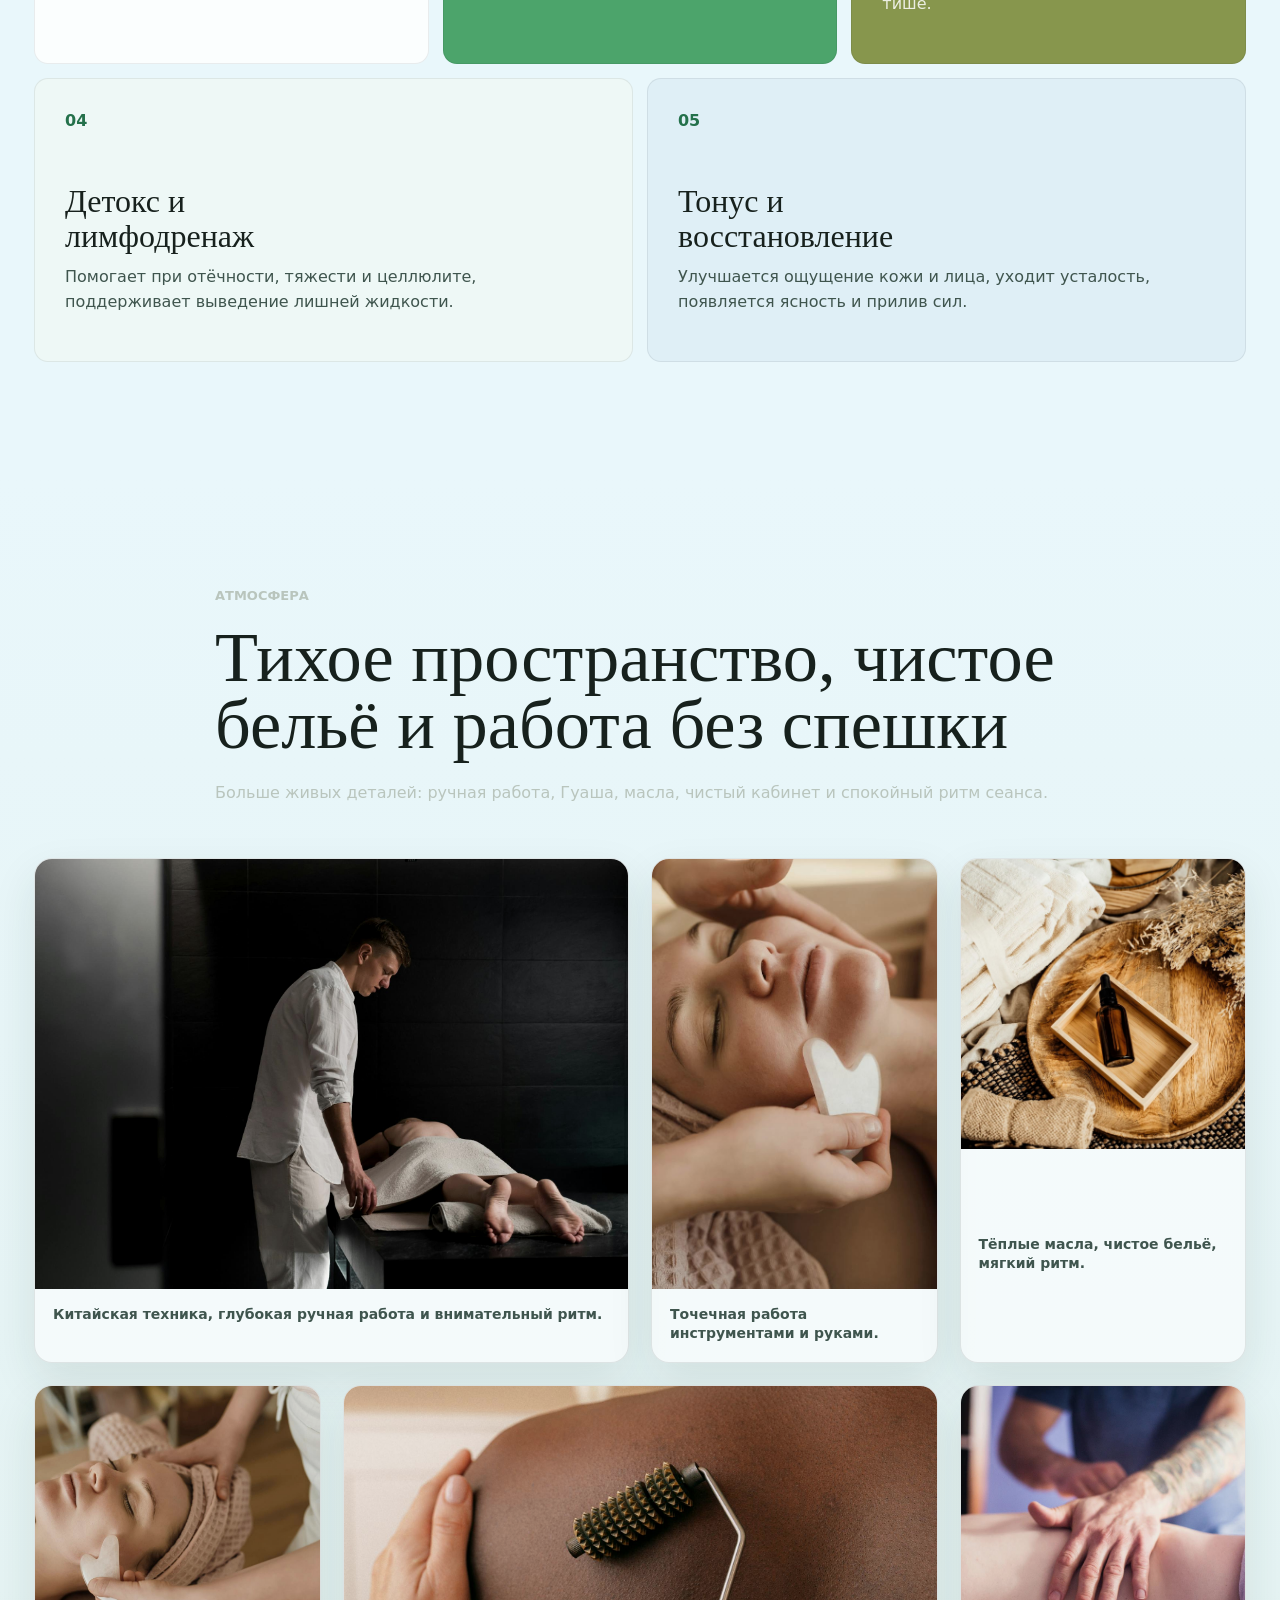
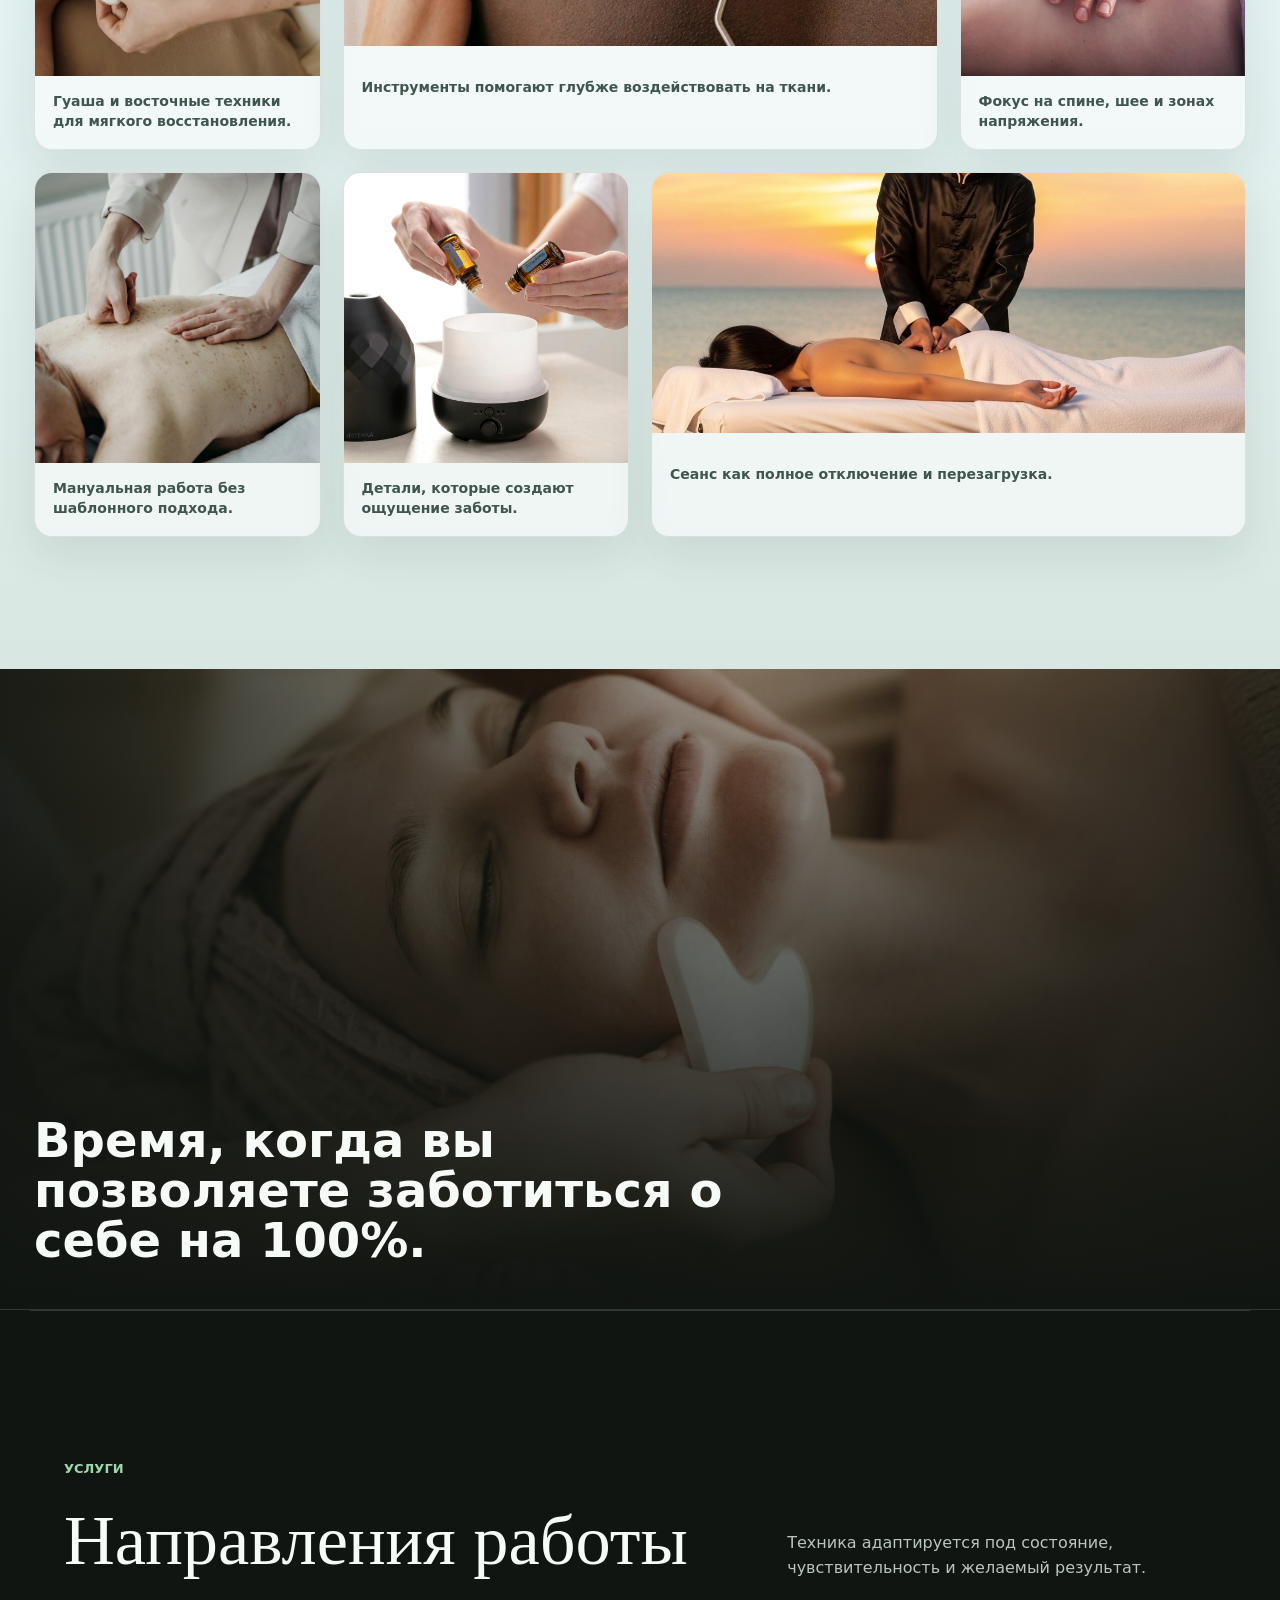
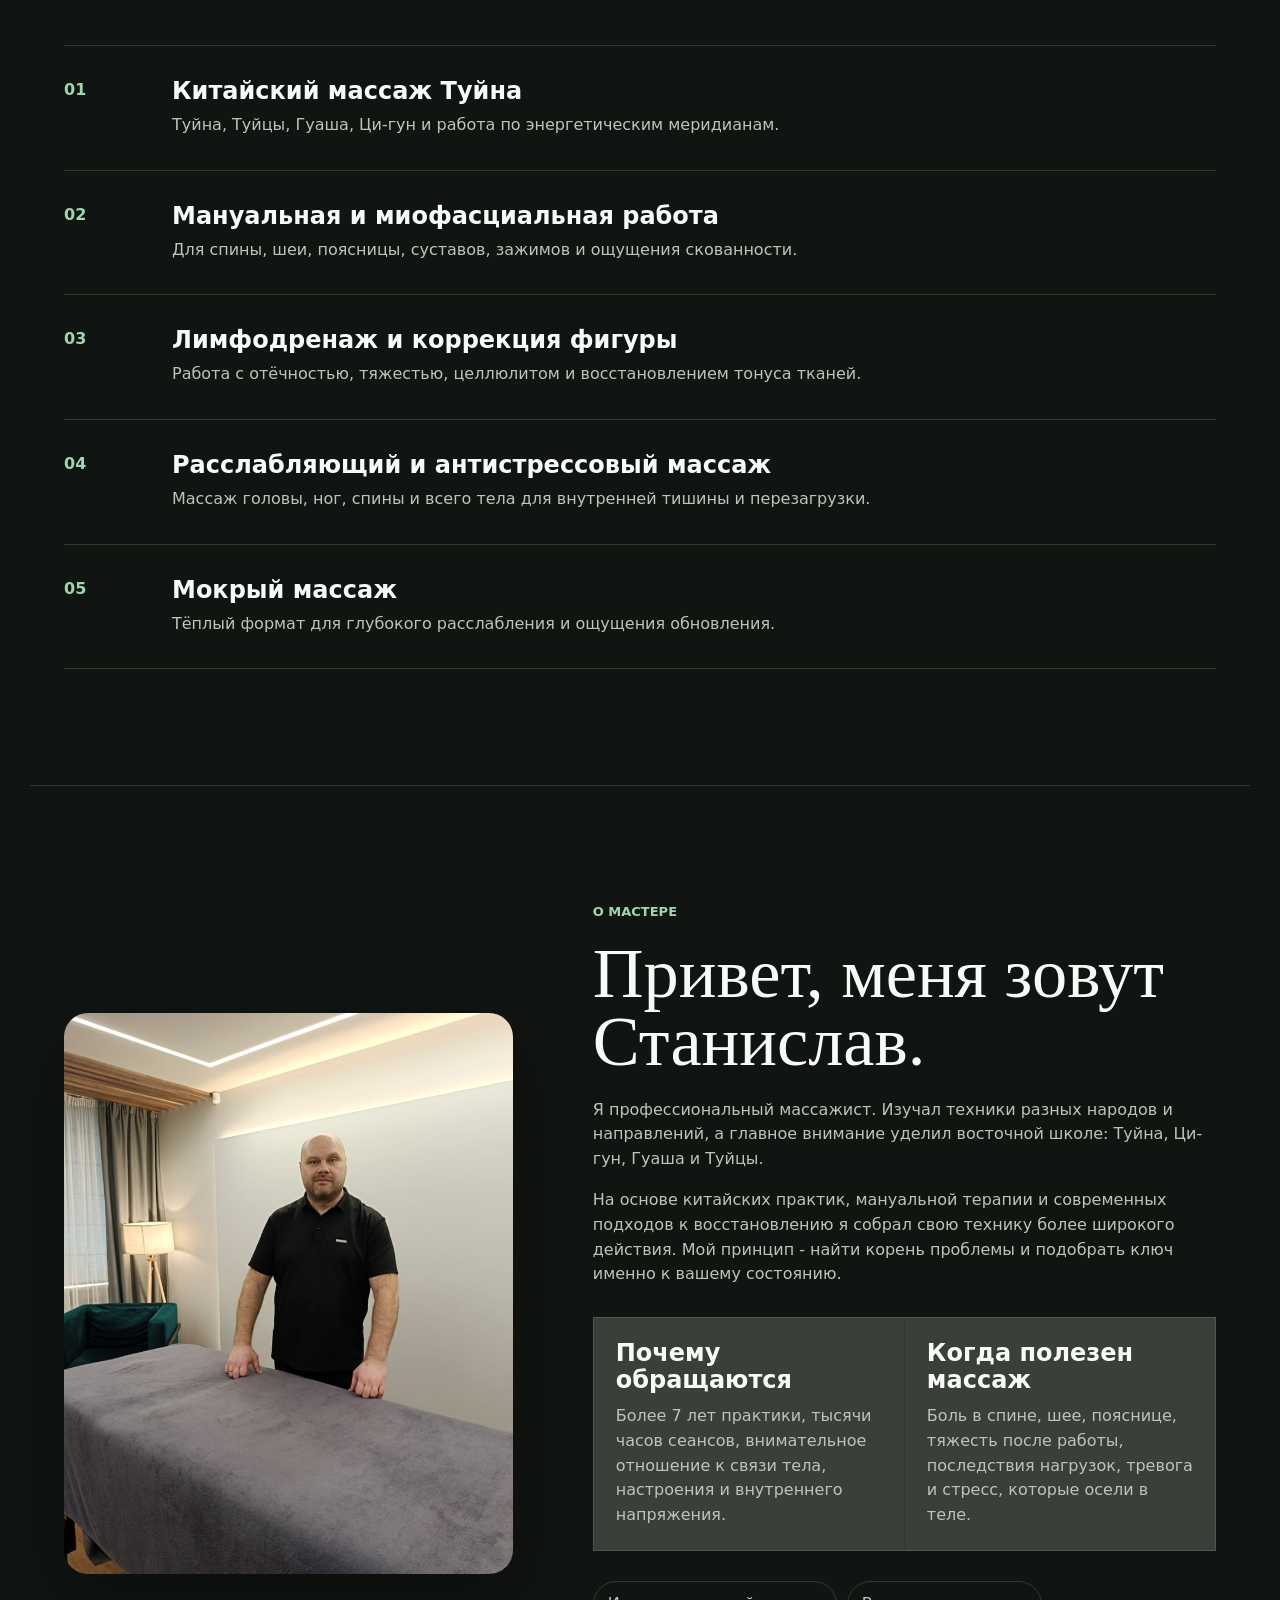
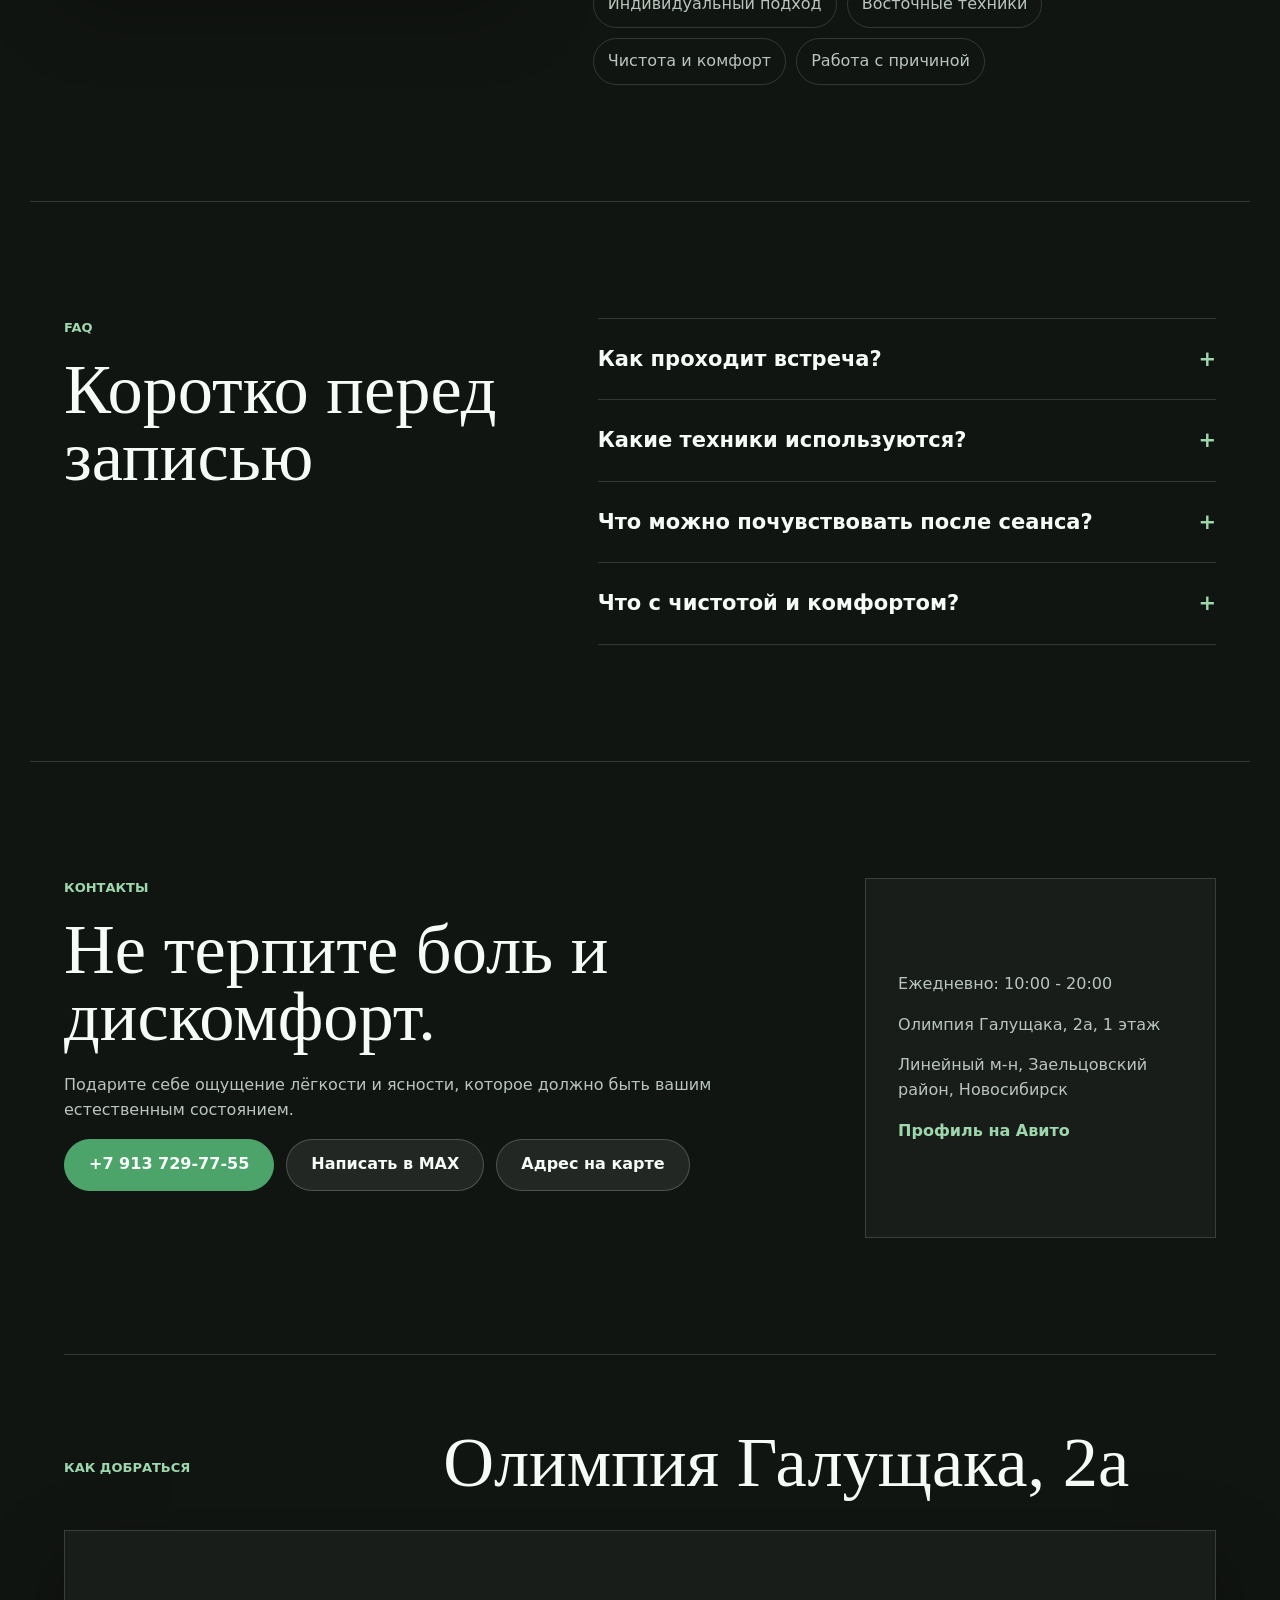
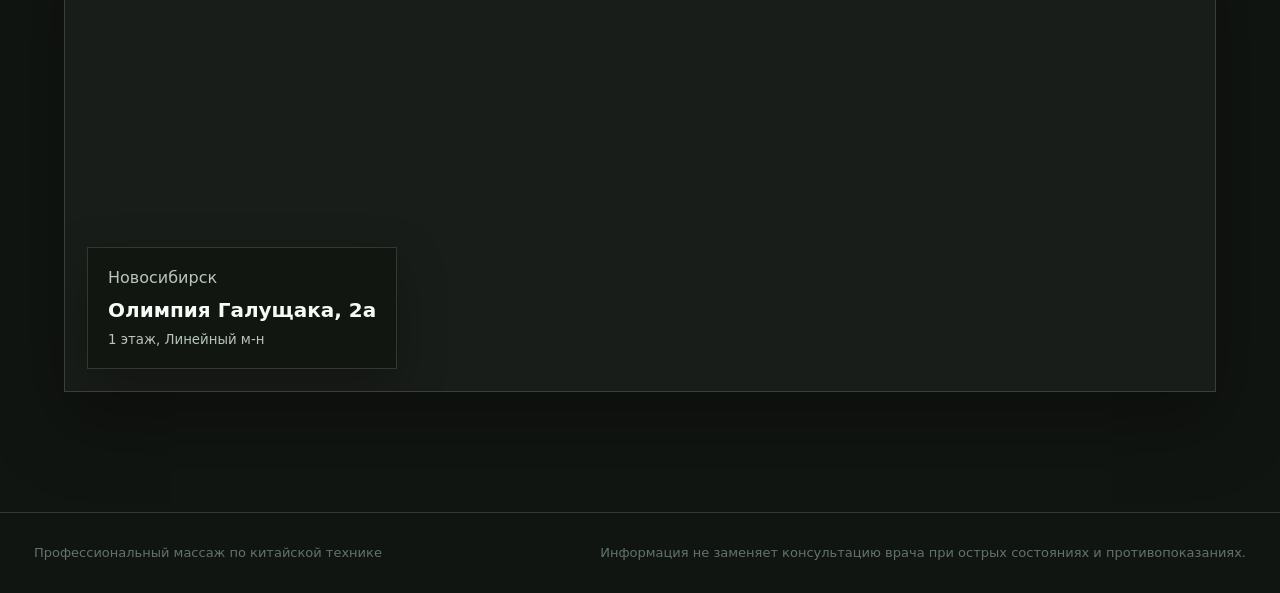
==== commit d3982ca3: "Polish massage landing mobile UI Refine the landing page structure, remove unstable decorative backg" ====
--- a/index.html
+++ b/index.html
@@ -21,7 +21,7 @@
     <meta name="twitter:card" content="summary_large_image">
     <link rel="preload" as="image" href="assets/chinese-technique.jpg">
     <script>document.documentElement.classList.add("js");</script>
-    <link rel="stylesheet" href="styles.css">
+    <link rel="stylesheet" href="styles.css?v=20260525-max">
   </head>
   <body>
     <header class="site-header" data-header>
@@ -47,16 +47,15 @@
 
     <main id="top">
       <section class="hero" aria-label="Массаж по китайской технике">
-        <div class="hero-bg" aria-hidden="true"></div>
-        <div class="hero-orbit" aria-hidden="true">
-          <span></span>
-          <span></span>
-        </div>
         <div class="hero-inner">
-          <div class="hero-content reveal">
+          <div class="hero-title reveal">
             <h1>Массаж по китайской технике</h1>
+          </div>
+          <div class="hero-promise reveal">
             <p class="hero-copy">Ваша боль, тревога и стресс исчезнут в наших руках</p>
             <p class="hero-note">Авторская методика Станислава соединяет Туйна, Гуаша, Ци-гун, мануальную терапию и глубокую работу с мышцами.</p>
+          </div>
+          <div class="hero-action-panel reveal">
             <div class="hero-actions">
               <a class="button button-primary" href="tel:+79137297755" data-goal="call_click">Записаться</a>
               <a class="button button-ghost" href="#method">Что вас ждёт</a>
@@ -65,11 +64,11 @@
           <div class="hero-visual reveal">
             <img src="assets/chinese-technique.jpg" alt="Мастер выполняет массаж по китайской технике">
           </div>
-        </div>
-        <div class="hero-meta reveal" aria-label="Контактная информация">
-          <span>10:00 - 20:00</span>
-          <span>Олимпия Галущака, 2а</span>
-          <span>Заельцовский район</span>
+          <div class="hero-meta reveal" aria-label="Контактная информация">
+            <span>10:00 - 20:00</span>
+            <span>Олимпия Галущака, 2а</span>
+            <span>Заельцовский район</span>
+          </div>
         </div>
       </section>
 
@@ -117,25 +116,50 @@
         <div class="photo-story-head reveal">
           <p class="eyebrow">Атмосфера</p>
           <h2>Тихое пространство, чистое бельё и работа без спешки</h2>
+          <p>Больше живых деталей: ручная работа, Гуаша, масла, чистый кабинет и спокойный ритм сеанса.</p>
         </div>
         <div class="photo-grid">
           <figure class="photo-tile photo-large reveal">
-            <img src="assets/hero.jpg" alt="Массаж в расслабляющей атмосфере">
-            <figcaption>Восточная техника и глубокое расслабление.</figcaption>
-          </figure>
-          <figure class="photo-tile reveal">
             <img src="assets/chinese-technique.jpg" alt="Мастер выполняет массаж по китайской технике">
-            <figcaption>Глубокая ручная работа по состоянию тела.</figcaption>
+            <figcaption>Китайская техника, глубокая ручная работа и внимательный ритм.</figcaption>
+          </figure>
+          <figure class="photo-tile photo-tall reveal">
+            <img src="assets/gua-sha-close.jpg" alt="Крупный план Гуаша и ухода">
+            <figcaption>Точечная работа инструментами и руками.</figcaption>
           </figure>
           <figure class="photo-tile reveal">
             <img src="assets/therapy-room.jpg" alt="Масла, полотенца и детали массажного кабинета">
             <figcaption>Тёплые масла, чистое бельё, мягкий ритм.</figcaption>
           </figure>
+          <figure class="photo-tile reveal">
+            <img src="assets/gua-sha-treatment.jpg" alt="Процедура Гуаша для лица и тела">
+            <figcaption>Гуаша и восточные техники для мягкого восстановления.</figcaption>
+          </figure>
+          <figure class="photo-tile photo-wide reveal">
+            <img src="assets/roller-massage.jpg" alt="Массаж роликом и расслабляющая процедура">
+            <figcaption>Инструменты помогают глубже воздействовать на ткани.</figcaption>
+          </figure>
+          <figure class="photo-tile reveal">
+            <img src="assets/back-massage.jpg" alt="Массаж спины в спокойном кабинете">
+            <figcaption>Фокус на спине, шее и зонах напряжения.</figcaption>
+          </figure>
+          <figure class="photo-tile reveal">
+            <img src="assets/manual-back.jpg" alt="Ручная проработка мышц спины">
+            <figcaption>Мануальная работа без шаблонного подхода.</figcaption>
+          </figure>
+          <figure class="photo-tile reveal">
+            <img src="assets/aroma-oils.jpg" alt="Аромамасла и детали ухода перед массажем">
+            <figcaption>Детали, которые создают ощущение заботы.</figcaption>
+          </figure>
+          <figure class="photo-tile photo-wide reveal">
+            <img src="assets/hero.jpg" alt="Массаж в расслабляющей атмосфере">
+            <figcaption>Сеанс как полное отключение и перезагрузка.</figcaption>
+          </figure>
         </div>
       </section>
 
       <section class="image-break" aria-label="Перезагрузка тела">
-        <img src="assets/therapy-room.jpg" alt="Детали массажного кабинета">
+        <img src="assets/gua-sha-close.jpg" alt="Крупный план Гуаша и ухода">
         <div class="image-break-text reveal">
           <p>Время, когда вы позволяете заботиться о себе на 100%.</p>
         </div>
@@ -248,7 +272,7 @@
           <p>Подарите себе ощущение лёгкости и ясности, которое должно быть вашим естественным состоянием.</p>
           <div class="contact-actions">
             <a class="button button-primary" href="tel:+79137297755" data-goal="call_click">+7 913 729-77-55</a>
-            <a class="button button-ghost" href="https://wa.me/79137297755" rel="noopener" data-goal="whatsapp_click">WhatsApp</a>
+            <a class="button button-ghost" href="https://max.ru/u/f9LHodD0cOIZZ9ZvSTNxW3X6v3E8dXqBsIOaBbMbqQp6FtNQjUB0TNNF4xU" rel="noopener" data-goal="max_click">Написать в MAX</a>
             <a class="button button-ghost" href="https://yandex.ru/maps/?text=Новосибирск%2C%20Олимпия%20Галущака%202а" rel="noopener" data-goal="route_click">Адрес на карте</a>
           </div>
         </div>
--- a/styles.css
+++ b/styles.css
@@ -15,6 +15,7 @@
   --line-light: rgba(23, 33, 29, 0.12);
   --line-dark: rgba(247, 251, 248, 0.15);
   --shadow: 0 28px 70px rgba(26, 55, 43, 0.16);
+  --display: "Iowan Old Style", "Cormorant Garamond", Georgia, "Times New Roman", serif;
 }
 
 * {
@@ -59,7 +60,7 @@
 }
 
 .site-header {
-  position: fixed;
+  position: sticky;
   top: 0;
   left: 0;
   right: 0;
@@ -71,6 +72,9 @@
   min-height: 78px;
   padding: 0 34px;
   color: var(--ink);
+  background: rgba(251, 253, 248, 0.84);
+  border-bottom: 1px solid rgba(23, 33, 29, 0.08);
+  backdrop-filter: blur(16px);
   transition: background 0.28s ease, color 0.28s ease, border-color 0.28s ease, min-height 0.28s ease;
 }
 
@@ -169,70 +173,55 @@
 
 .hero {
   position: relative;
-  min-height: 100svh;
-  display: grid;
-  align-items: end;
-  padding: 116px 34px 34px;
+  min-height: calc(100svh - 78px);
+  display: grid;
+  align-items: center;
+  padding: 36px 34px 28px;
   overflow: hidden;
   isolation: isolate;
   background:
-    linear-gradient(180deg, rgba(255, 255, 255, 0.62), transparent 44%),
-    linear-gradient(135deg, #f8fcf7 0%, var(--sky) 52%, #d5edf1 100%);
+    radial-gradient(circle at 0% 18%, rgba(76, 164, 107, 0.1), transparent 30%),
+    linear-gradient(180deg, #fbfdf8 0%, #f3fbfb 44%, #e9f7fb 100%);
   color: var(--ink);
-}
-
-.hero-bg {
-  position: absolute;
-  inset: 0;
-  z-index: -3;
-  background:
-    linear-gradient(90deg, rgba(247, 251, 248, 0.82), rgba(232, 246, 251, 0.5)),
-    url("assets/therapy-room.jpg") right 16% top 18% / 42% auto no-repeat;
-  opacity: 0.28;
-}
-
-.hero-orbit {
-  position: absolute;
-  inset: 0;
-  z-index: -1;
-  overflow: hidden;
-  pointer-events: none;
-}
-
-.hero-orbit span {
-  position: absolute;
-  border: 1px solid rgba(76, 164, 107, 0.24);
-  border-radius: 50%;
-  transform: rotate(-12deg);
-}
-
-.hero-orbit span:nth-child(1) {
-  width: 720px;
-  height: 720px;
-  right: -210px;
-  top: 13%;
-}
-
-.hero-orbit span:nth-child(2) {
-  width: 380px;
-  height: 380px;
-  left: -90px;
-  bottom: 12%;
-  border-color: rgba(107, 170, 194, 0.28);
 }
 
 .hero-inner {
   width: min(1220px, 100%);
   margin: 0 auto;
   display: grid;
-  grid-template-columns: minmax(0, 0.85fr) minmax(360px, 1.05fr);
-  gap: 62px;
-  align-items: center;
-  padding-bottom: 82px;
-}
-
-.hero-content {
-  max-width: 640px;
+  grid-template-columns: minmax(0, 1.05fr) minmax(240px, 0.48fr) minmax(180px, 0.3fr);
+  grid-template-areas:
+    "title promise action"
+    "media media media"
+    "meta meta meta";
+  gap: 28px 44px;
+  align-items: end;
+}
+
+.hero-title {
+  position: relative;
+  grid-area: title;
+}
+
+.hero-title::before {
+  content: "";
+  position: absolute;
+  left: 0;
+  right: 10%;
+  bottom: -12px;
+  height: 1px;
+  background: rgba(23, 33, 29, 0.16);
+}
+
+.hero-promise {
+  grid-area: promise;
+  align-self: center;
+}
+
+.hero-action-panel {
+  grid-area: action;
+  justify-self: end;
+  align-self: center;
 }
 
 h1,
@@ -245,22 +234,27 @@
 h1,
 h2,
 h3 {
-  hyphens: auto;
-  overflow-wrap: anywhere;
+  hyphens: none;
+  overflow-wrap: normal;
 }
 
 h1 {
-  margin-bottom: 26px;
-  font-size: 76px;
-  line-height: 0.96;
-  font-weight: 820;
+  max-width: 760px;
+  margin-bottom: 0;
+  font-family: var(--display);
+  font-size: clamp(52px, 5.55vw, 82px);
+  line-height: 0.92;
+  font-weight: 500;
+  letter-spacing: 0;
+  text-transform: uppercase;
 }
 
 h2 {
   margin-bottom: 22px;
-  font-size: 54px;
-  line-height: 1.02;
-  font-weight: 800;
+  font-family: var(--display);
+  font-size: clamp(42px, 5.5vw, 82px);
+  line-height: 0.96;
+  font-weight: 500;
 }
 
 h3 {
@@ -279,17 +273,19 @@
 }
 
 .hero-copy {
-  max-width: 560px;
+  max-width: 280px;
   color: var(--sage-dark);
-  font-size: 25px;
-  line-height: 1.22;
-  font-weight: 760;
+  font-family: var(--display);
+  font-size: 22px;
+  line-height: 1.08;
+  font-weight: 500;
 }
 
 .hero-note {
-  max-width: 600px;
+  max-width: 290px;
   color: var(--ink-soft);
-  font-size: 19px;
+  font-size: 15px;
+  line-height: 1.58;
 }
 
 .hero-actions,
@@ -297,7 +293,11 @@
   display: flex;
   flex-wrap: wrap;
   gap: 12px;
-  margin-top: 34px;
+  margin-top: 0;
+}
+
+.hero-action-panel .hero-actions {
+  justify-content: flex-end;
 }
 
 .button {
@@ -327,28 +327,41 @@
   color: var(--ink);
 }
 
+.final-cta .button-ghost {
+  border-color: rgba(247, 251, 248, 0.2);
+  background: rgba(247, 251, 248, 0.08);
+  color: var(--paper);
+}
+
+.final-cta .button-ghost:hover {
+  border-color: rgba(158, 215, 173, 0.45);
+  background: rgba(158, 215, 173, 0.14);
+}
+
 .hero-visual {
   position: relative;
+  grid-area: media;
   overflow: hidden;
   border: 1px solid rgba(23, 33, 29, 0.1);
-  border-radius: 26px;
+  border-radius: 24px;
   box-shadow: var(--shadow);
+}
+
+.hero-visual::after {
+  content: none;
 }
 
 .hero-visual img {
   width: 100%;
-  height: min(56vw, 610px);
-  min-height: 420px;
+  height: clamp(310px, 29vw, 390px);
+  min-height: 310px;
   object-fit: cover;
-  object-position: center;
-  filter: saturate(0.9) contrast(1.02);
+  object-position: center 45%;
+  filter: saturate(0.98) contrast(1.02);
 }
 
 .hero-meta {
-  position: absolute;
-  left: max(34px, calc((100% - 1220px) / 2));
-  right: 34px;
-  bottom: 28px;
+  grid-area: meta;
   display: flex;
   flex-wrap: wrap;
   gap: 12px;
@@ -369,7 +382,7 @@
 
 .intro,
 .photo-story {
-  background: var(--sky);
+  background: #e9f7fb;
   color: var(--ink);
 }
 
@@ -397,22 +410,58 @@
 
 .process {
   display: grid;
-  grid-template-columns: repeat(5, minmax(0, 1fr));
-  gap: 1px;
+  grid-template-columns: repeat(6, minmax(0, 1fr));
+  gap: 14px;
   max-width: 1220px;
   margin: 70px auto 0;
-  border: 1px solid var(--line-light);
-  background: var(--line-light);
 }
 
 .process-item {
-  min-height: 280px;
-  padding: 28px;
-  background: rgba(255, 255, 255, 0.64);
-}
-
-.process-item:nth-child(2n) {
-  background: rgba(245, 251, 248, 0.86);
+  min-height: 330px;
+  padding: 30px;
+  border: 1px solid rgba(23, 33, 29, 0.08);
+  border-radius: 14px;
+  background: rgba(255, 255, 255, 0.8);
+}
+
+.process-item:nth-child(1),
+.process-item:nth-child(2),
+.process-item:nth-child(3) {
+  grid-column: span 2;
+}
+
+.process-item:nth-child(4),
+.process-item:nth-child(5) {
+  grid-column: span 3;
+  min-height: 250px;
+}
+
+.process-item:nth-child(2) {
+  background: #4ca46b;
+  color: #fbfff9;
+}
+
+.process-item:nth-child(3) {
+  background: #87964d;
+  color: #fbfff9;
+}
+
+.process-item:nth-child(4) {
+  background: #eef8f6;
+}
+
+.process-item:nth-child(5) {
+  background: #dfeff6;
+}
+
+.process-item:nth-child(2) .process-num,
+.process-item:nth-child(3) .process-num {
+  color: rgba(255, 255, 255, 0.78);
+}
+
+.process-item:nth-child(2) p,
+.process-item:nth-child(3) p {
+  color: rgba(255, 255, 255, 0.84);
 }
 
 .process-num,
@@ -433,86 +482,99 @@
   color: var(--muted);
 }
 
+.process-item h3 {
+  max-width: 260px;
+  font-family: var(--display);
+  font-size: 32px;
+  font-weight: 500;
+}
+
 .intro .process-item p,
 .intro .photo-story-head p {
   color: var(--ink-soft);
 }
 
+.intro .process-item:nth-child(2) p,
+.intro .process-item:nth-child(3) p {
+  color: rgba(255, 255, 255, 0.84);
+}
+
 .photo-story {
   position: relative;
-  padding-top: 64px;
-  padding-bottom: 156px;
+  padding-top: 108px;
+  padding-bottom: 132px;
   background:
-    linear-gradient(180deg, var(--sky) 0%, #e4f3f7 62%, rgba(228, 243, 247, 0) 100%);
-}
-
-.photo-story::after {
-  content: "";
-  position: absolute;
-  left: 0;
-  right: 0;
-  bottom: -1px;
-  height: 210px;
-  pointer-events: none;
-  background: linear-gradient(180deg, rgba(228, 243, 247, 0), var(--bg) 78%);
+    linear-gradient(180deg, #e9f7fb 0%, #e5f3f3 62%, #d9e7e2 100%);
 }
 
 .photo-story-head {
-  max-width: 760px;
-  margin: 0 auto 42px;
+  max-width: 850px;
+  margin: 0 auto 52px;
 }
 
 .photo-grid {
   position: relative;
-  z-index: 1;
-  display: grid;
-  grid-template-columns: minmax(0, 1.1fr) minmax(260px, 0.64fr);
-  grid-template-rows: repeat(2, minmax(240px, 1fr));
-  gap: 18px;
+  display: grid;
+  grid-template-columns: repeat(4, minmax(0, 1fr));
+  grid-auto-rows: auto;
+  gap: 22px;
   max-width: 1220px;
   margin: 0 auto;
 }
 
 .photo-tile {
-  position: relative;
-  min-height: 280px;
+  display: grid;
+  grid-template-rows: auto minmax(72px, auto);
   margin: 0;
   overflow: hidden;
-  border-radius: 24px;
-  background: #d9eae8;
-  box-shadow: var(--shadow);
+  border: 1px solid rgba(23, 33, 29, 0.1);
+  border-radius: 18px;
+  background: rgba(255, 255, 255, 0.56);
+  box-shadow: 0 18px 44px rgba(26, 55, 43, 0.1);
 }
 
 .photo-large {
-  grid-row: span 2;
+  grid-column: span 2;
+}
+
+.photo-wide {
+  grid-column: span 2;
+}
+
+.photo-tall {
+  grid-row: auto;
 }
 
 .photo-tile img {
   width: 100%;
-  height: 100%;
-  min-height: inherit;
+  height: 290px;
   object-fit: cover;
   filter: saturate(0.9) contrast(1.02);
 }
 
+.photo-large img {
+  height: 430px;
+}
+
+.photo-wide img {
+  height: 260px;
+}
+
+.photo-tall img {
+  height: 430px;
+}
+
 .photo-tile figcaption {
-  position: absolute;
-  left: 18px;
-  right: 18px;
-  bottom: 18px;
-  padding: 12px 14px;
-  border: 1px solid rgba(255, 255, 255, 0.32);
-  border-radius: 16px;
-  background: rgba(17, 21, 17, 0.62);
-  color: var(--paper);
+  padding: 16px 18px 18px;
+  color: var(--ink-soft);
   font-size: 14px;
-  backdrop-filter: blur(10px);
+  font-weight: 760;
+  line-height: 1.4;
 }
 
 .image-break {
   position: relative;
   min-height: 640px;
-  margin-top: -84px;
   overflow: hidden;
   border-bottom: 1px solid var(--line-dark);
   background: var(--bg);
@@ -821,7 +883,6 @@
 }
 
 @media (max-width: 1080px) {
-  .hero-inner,
   .intro-grid,
   .master,
   .faq-layout,
@@ -833,6 +894,11 @@
   }
 
   .hero-inner {
+    grid-template-columns: minmax(0, 1fr) minmax(220px, 0.62fr);
+    grid-template-areas:
+      "title title"
+      "promise action"
+      "media media";
     padding-bottom: 90px;
   }
 
@@ -840,8 +906,13 @@
     grid-template-columns: repeat(2, minmax(0, 1fr));
   }
 
-  .process-item:last-child {
-    grid-column: 1 / -1;
+  .process-item:nth-child(n) {
+    grid-column: auto;
+    min-height: 270px;
+  }
+
+  .photo-grid {
+    grid-template-columns: repeat(2, minmax(0, 1fr));
   }
 
   .services-head .eyebrow {
@@ -895,24 +966,47 @@
   .hero {
     display: block;
     min-height: auto;
-    padding: 104px 18px 26px;
+    padding: 36px 18px 42px;
+  }
+
+  .hero::after {
+    display: none;
   }
 
   .hero-inner {
-    display: block;
-  }
-
-  .hero-content {
+    display: grid;
+    grid-template-columns: 1fr;
+    grid-template-areas:
+      "title"
+      "promise"
+      "action"
+      "media"
+      "meta";
+    gap: 24px;
+    padding-bottom: 24px;
+  }
+
+  .hero-promise,
+  .hero-note,
+  .hero-copy {
     max-width: none;
   }
 
+  .hero-action-panel {
+    justify-self: stretch;
+  }
+
+  .hero-action-panel .hero-actions {
+    justify-content: flex-start;
+  }
+
   .hero-visual {
-    margin-top: 30px;
+    margin-top: 4px;
   }
 
   .hero-visual img {
-    height: 420px;
-    min-height: 420px;
+    height: 330px;
+    min-height: 330px;
   }
 
   h1 {
@@ -924,7 +1018,7 @@
   }
 
   .hero-copy {
-    font-size: 21px;
+    font-size: 25px;
   }
 
   .hero-note {
@@ -932,8 +1026,10 @@
   }
 
   .hero-meta {
-    position: static;
-    margin-top: 24px;
+    width: 100%;
+    margin-top: 0;
+    display: grid;
+    grid-template-columns: 1fr;
   }
 
   .section {
@@ -945,7 +1041,10 @@
     grid-template-rows: auto;
   }
 
-  .photo-large {
+  .photo-large,
+  .photo-wide,
+  .photo-tall {
+    grid-column: auto;
     grid-row: auto;
   }
 
@@ -991,11 +1090,11 @@
   }
 
   h1 {
-    font-size: 38px;
+    font-size: 42px;
   }
 
   h2 {
-    font-size: 32px;
+    font-size: 40px;
   }
 
   h3 {
@@ -1003,8 +1102,8 @@
   }
 
   .hero-visual img {
-    height: 320px;
-    min-height: 320px;
+    height: 270px;
+    min-height: 270px;
   }
 
   .hero-actions,
@@ -1016,10 +1115,6 @@
   .process,
   .master-columns {
     grid-template-columns: 1fr;
-  }
-
-  .process-item:last-child {
-    grid-column: auto;
   }
 
   .process-item {
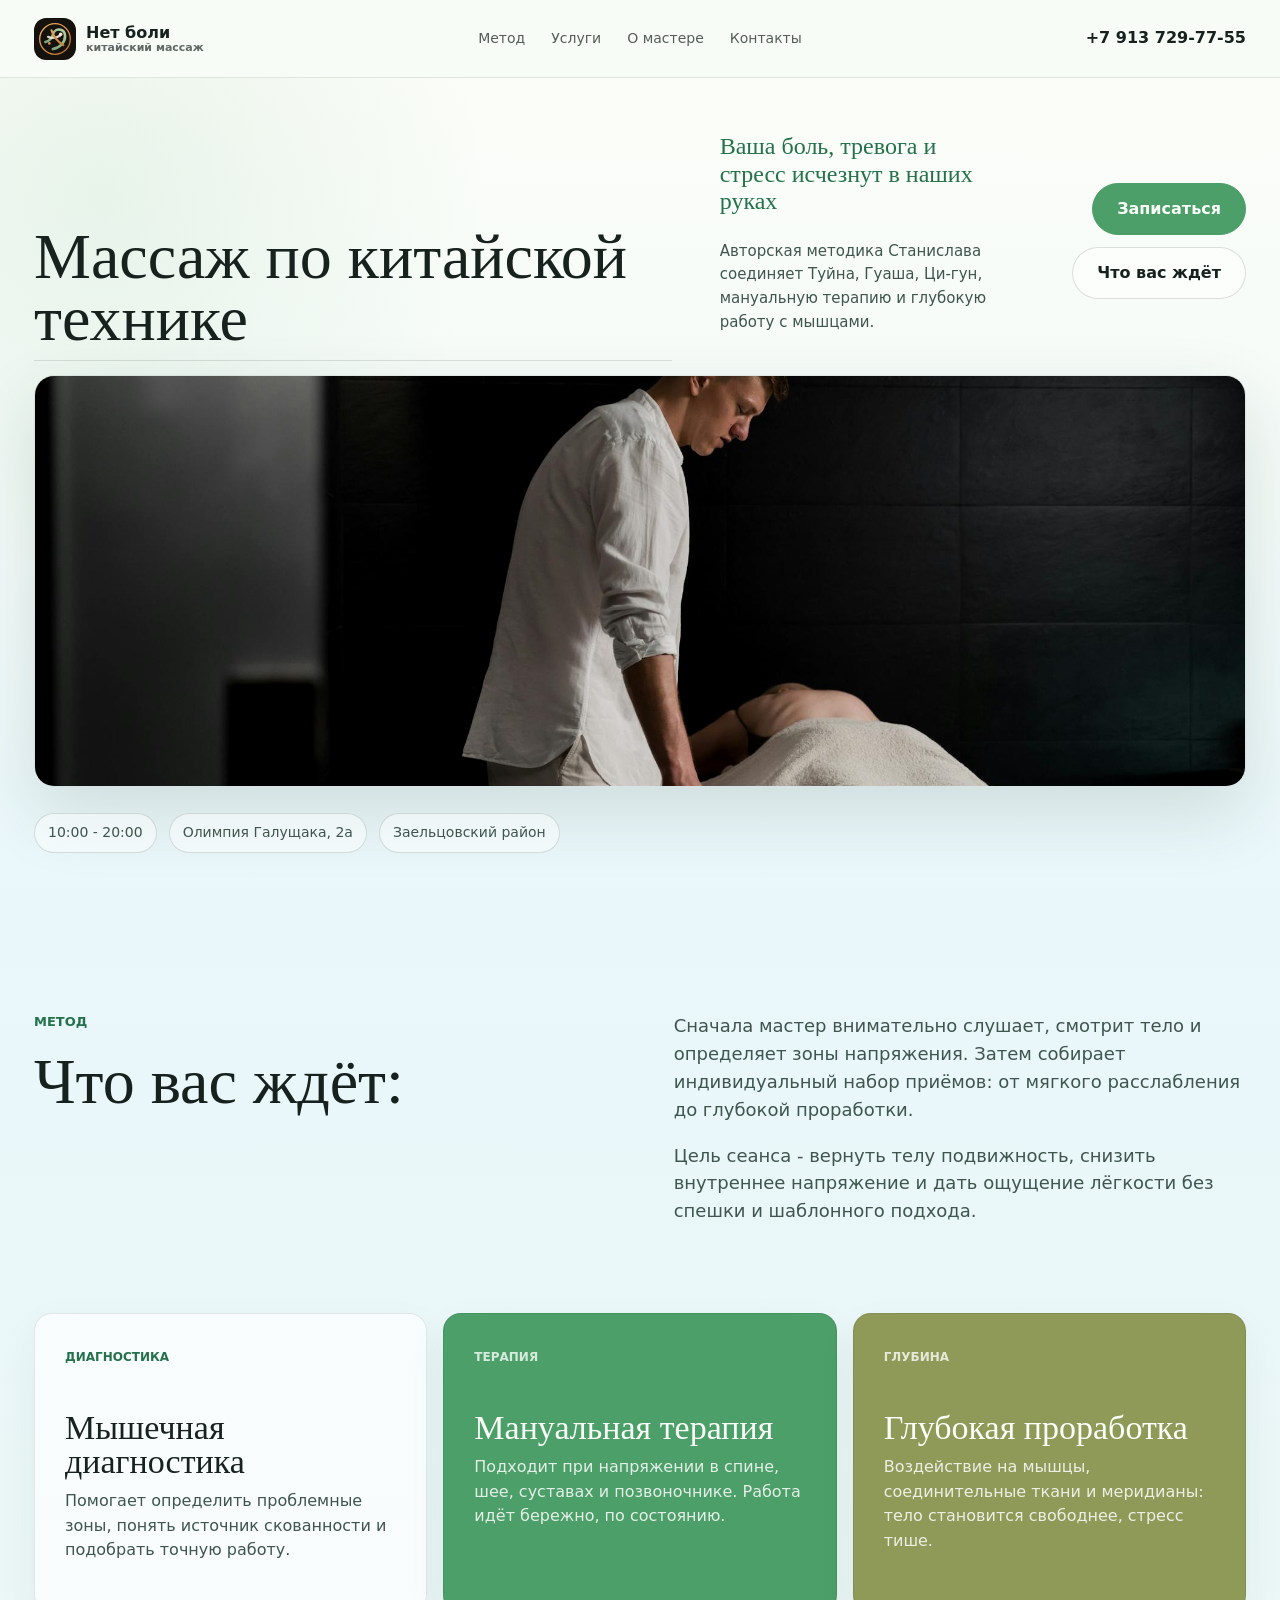
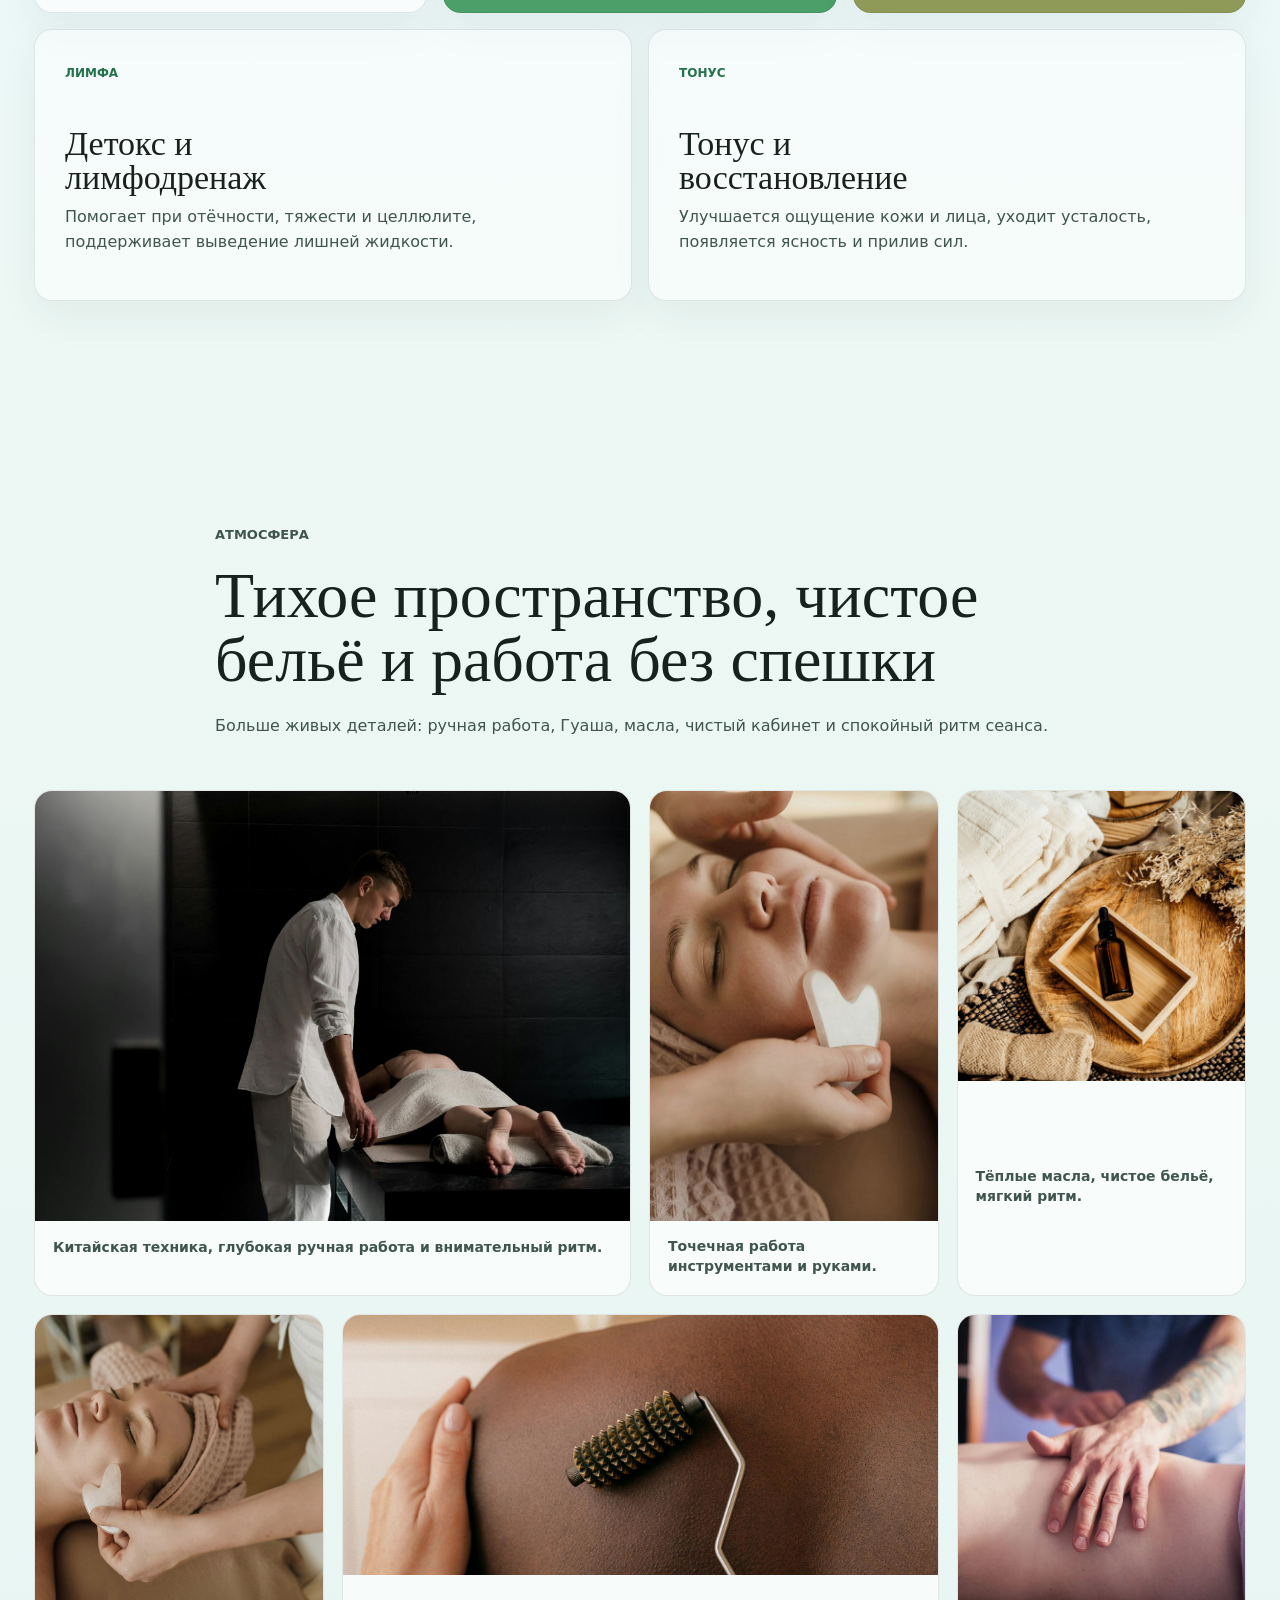
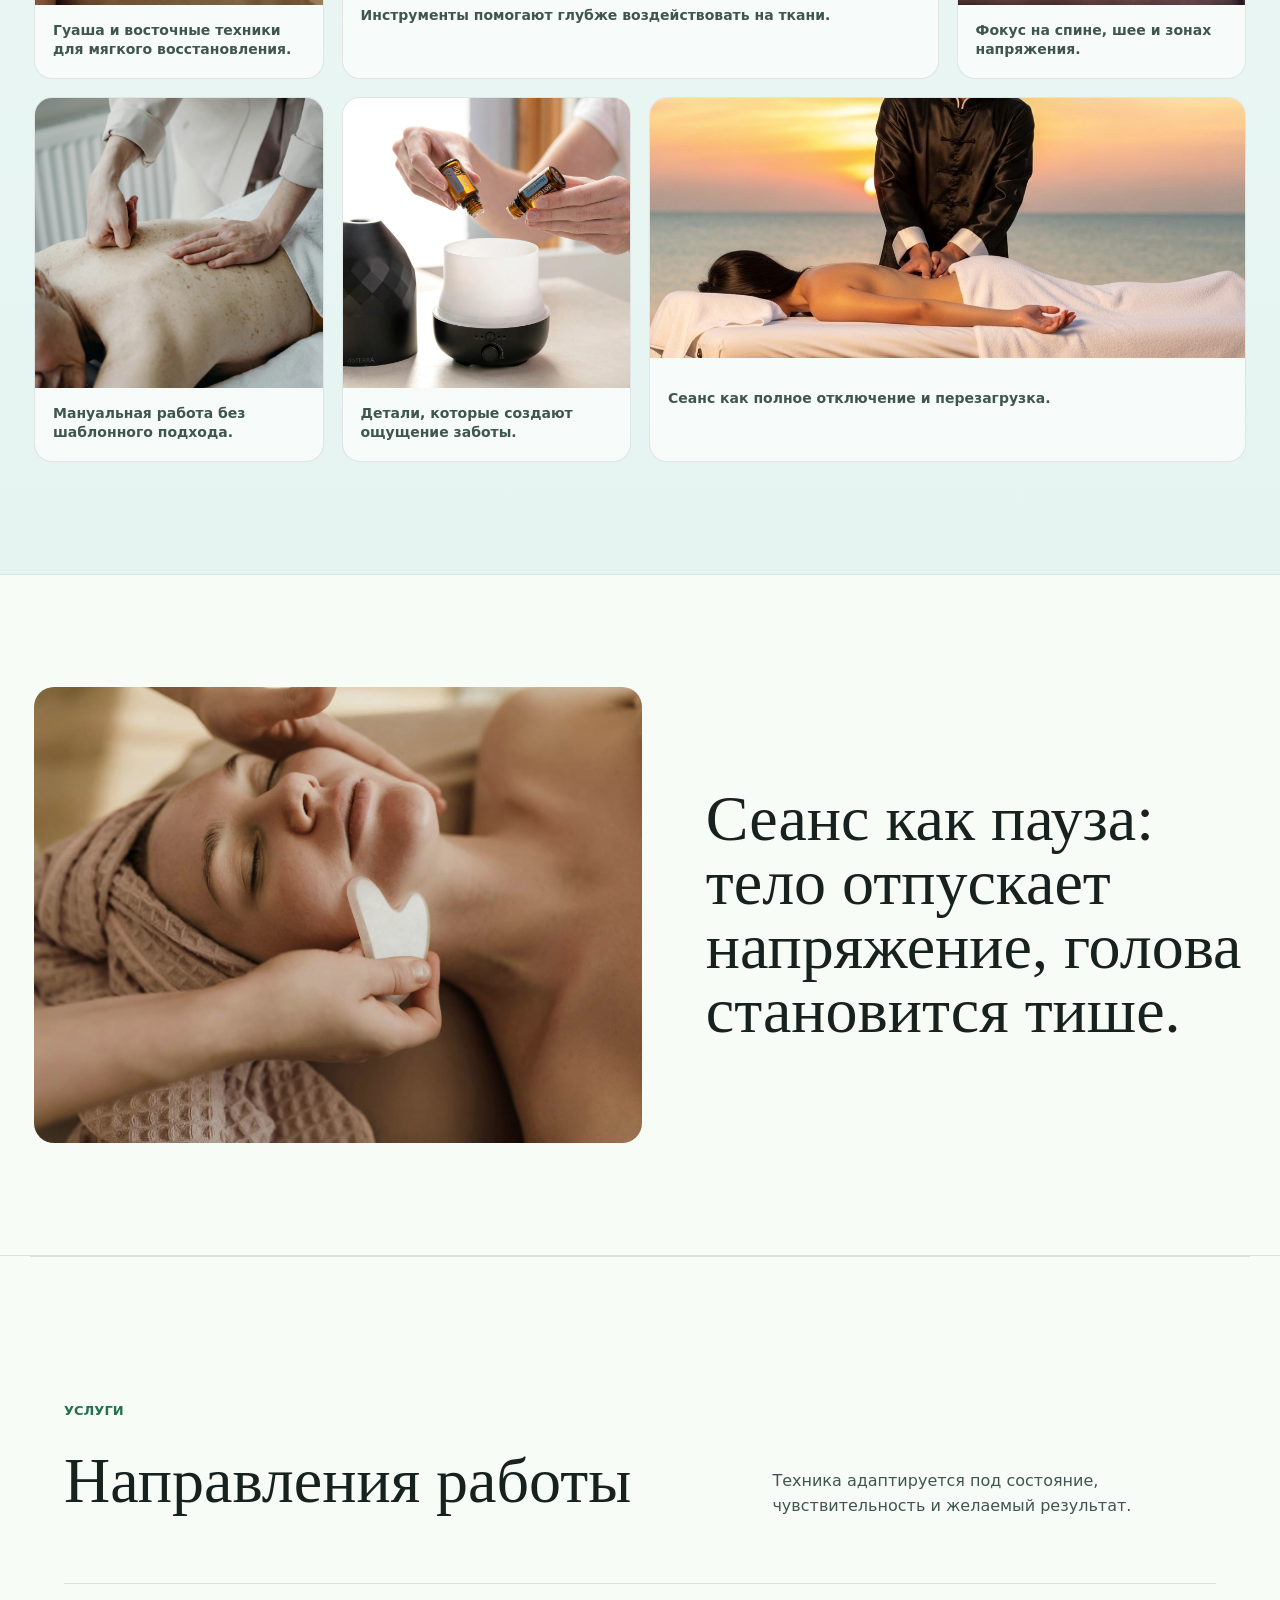
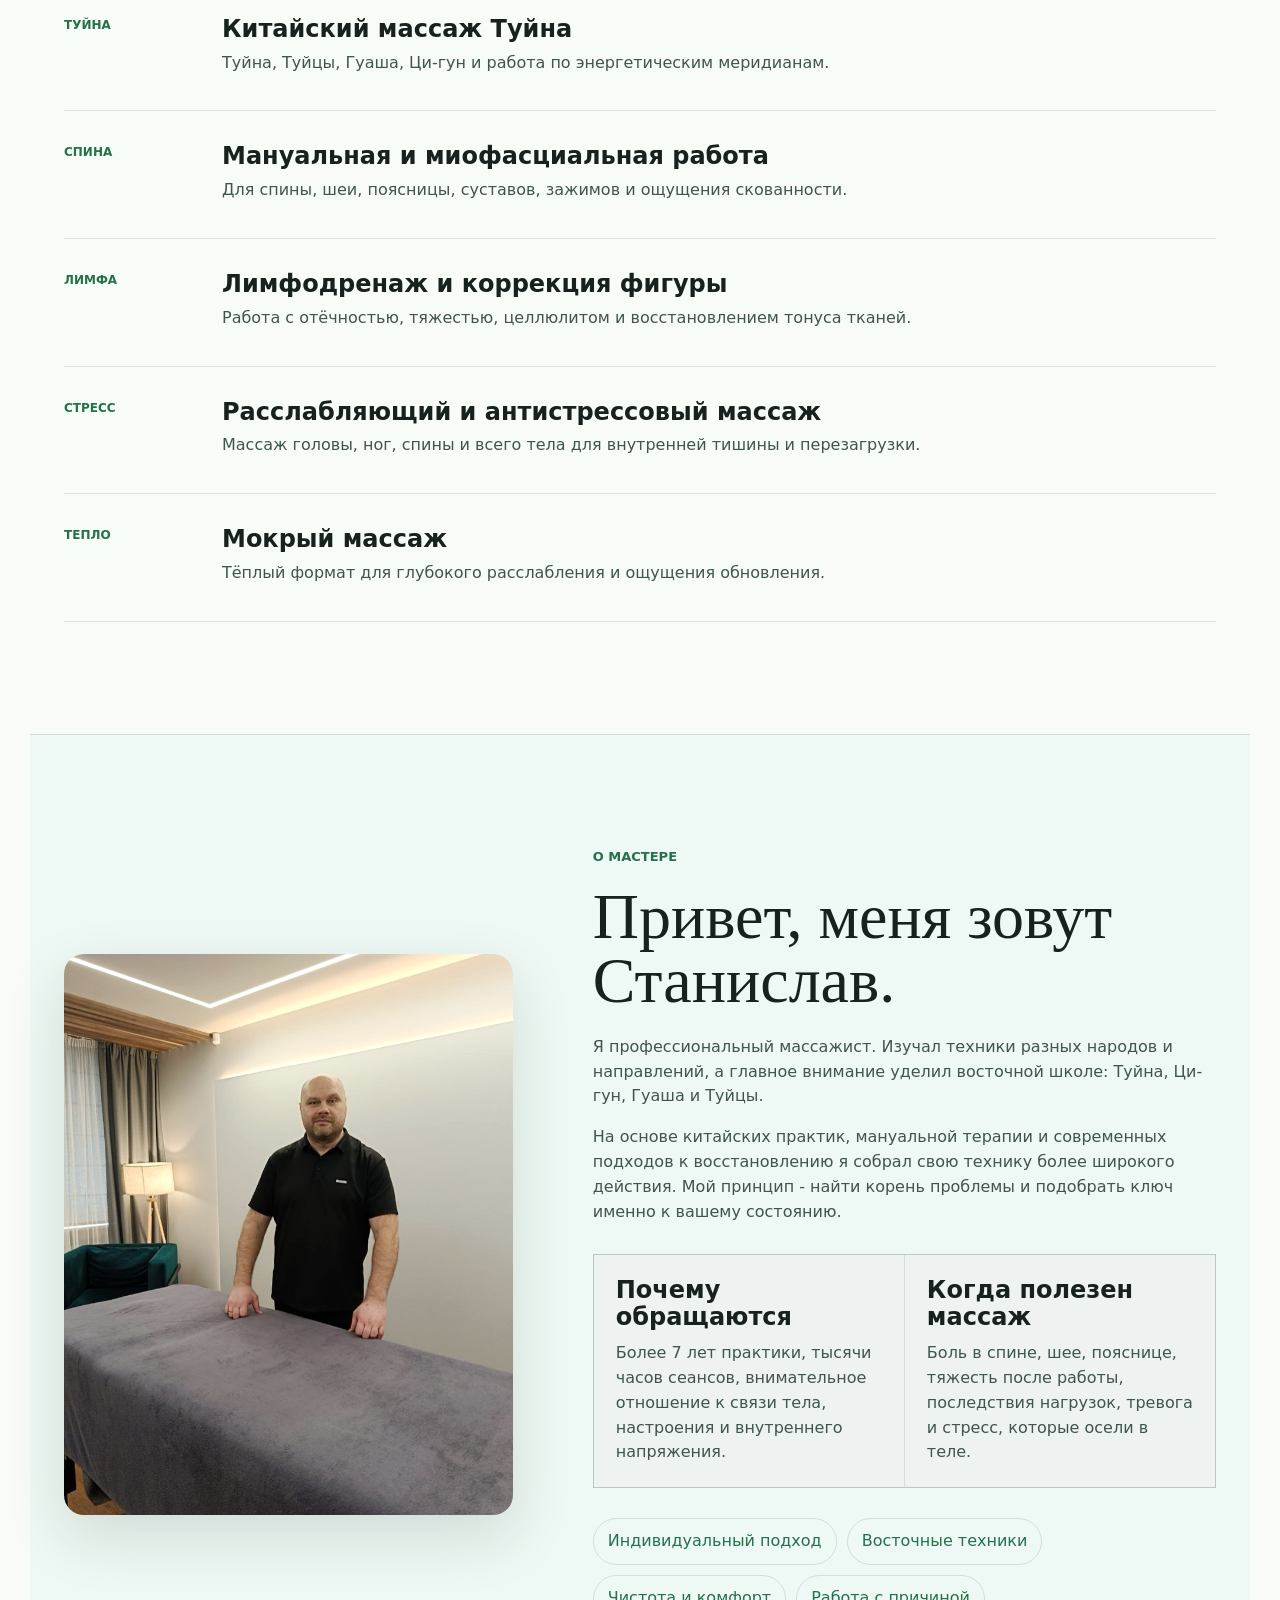
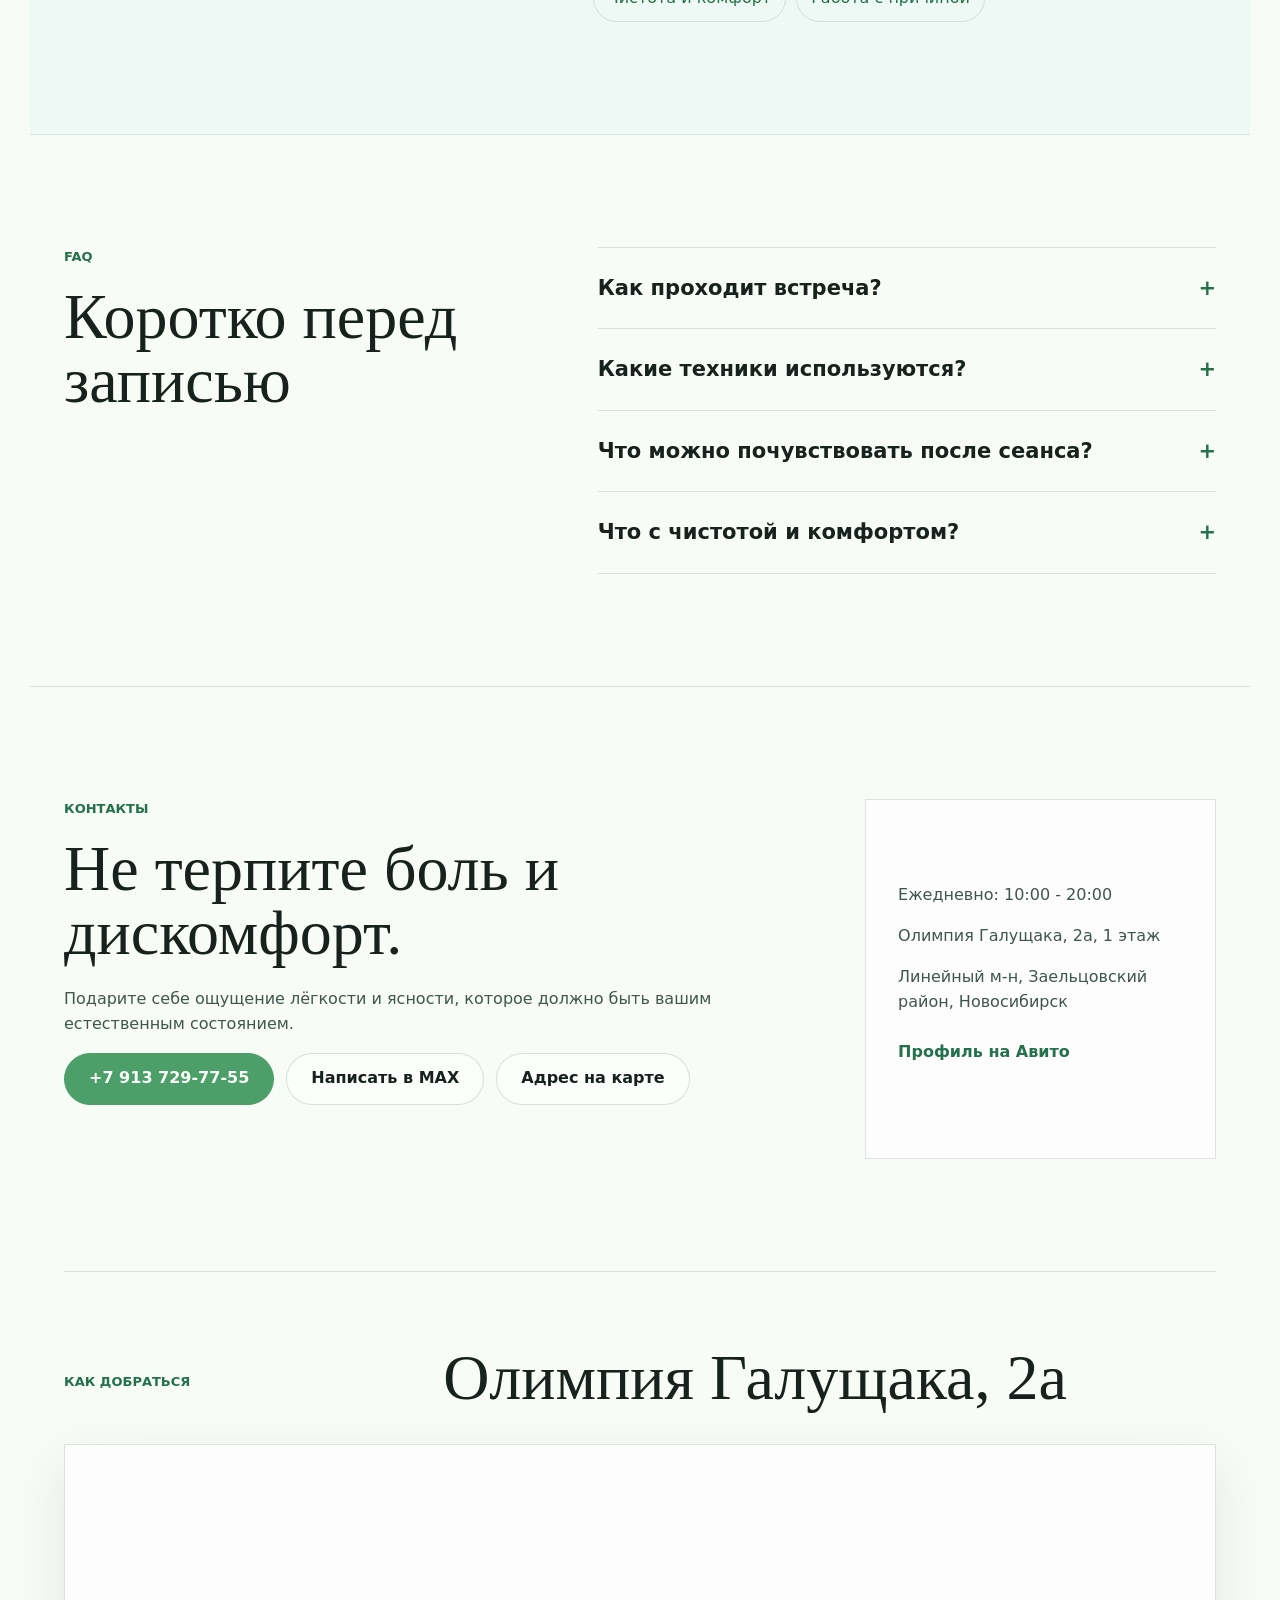
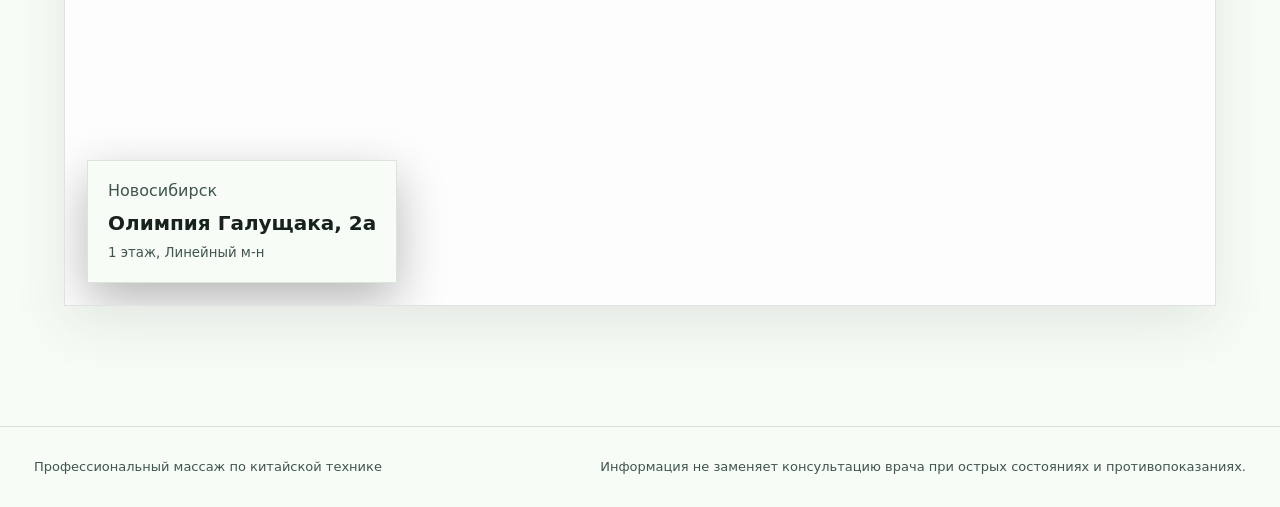
==== commit 38b3809d: "Redesign massage landing page" ====
--- a/index.html
+++ b/index.html
@@ -21,7 +21,7 @@
     <meta name="twitter:card" content="summary_large_image">
     <link rel="preload" as="image" href="assets/chinese-technique.jpg">
     <script>document.documentElement.classList.add("js");</script>
-    <link rel="stylesheet" href="styles.css?v=20260525-max">
+    <link rel="stylesheet" href="styles.css?v=20260526-taste-redesign">
   </head>
   <body>
     <header class="site-header" data-header>
@@ -85,27 +85,27 @@
         </div>
         <div class="process" aria-label="Что входит в методику">
           <article class="process-item reveal">
-            <span class="process-num">01</span>
+            <span class="process-num">Диагностика</span>
             <h3>Мышечная диагностика</h3>
             <p>Помогает определить проблемные зоны, понять источник скованности и подобрать точную работу.</p>
           </article>
           <article class="process-item reveal">
-            <span class="process-num">02</span>
+            <span class="process-num">Терапия</span>
             <h3>Мануальная терапия</h3>
             <p>Подходит при напряжении в спине, шее, суставах и позвоночнике. Работа идёт бережно, по состоянию.</p>
           </article>
           <article class="process-item reveal">
-            <span class="process-num">03</span>
+            <span class="process-num">Глубина</span>
             <h3>Глубокая проработка</h3>
             <p>Воздействие на мышцы, соединительные ткани и меридианы: тело становится свободнее, стресс тише.</p>
           </article>
           <article class="process-item reveal">
-            <span class="process-num">04</span>
+            <span class="process-num">Лимфа</span>
             <h3>Детокс и лимфодренаж</h3>
             <p>Помогает при отёчности, тяжести и целлюлите, поддерживает выведение лишней жидкости.</p>
           </article>
           <article class="process-item reveal">
-            <span class="process-num">05</span>
+            <span class="process-num">Тонус</span>
             <h3>Тонус и восстановление</h3>
             <p>Улучшается ощущение кожи и лица, уходит усталость, появляется ясность и прилив сил.</p>
           </article>
@@ -161,7 +161,7 @@
       <section class="image-break" aria-label="Перезагрузка тела">
         <img src="assets/gua-sha-close.jpg" alt="Крупный план Гуаша и ухода">
         <div class="image-break-text reveal">
-          <p>Время, когда вы позволяете заботиться о себе на 100%.</p>
+          <p>Сеанс как пауза: тело отпускает напряжение, голова становится тише.</p>
         </div>
       </section>
 
@@ -173,35 +173,35 @@
         </div>
         <div class="service-list">
           <article class="service-row reveal">
-            <span class="service-num">01</span>
+            <span class="service-num">Туйна</span>
             <div>
               <h3>Китайский массаж Туйна</h3>
               <p>Туйна, Туйцы, Гуаша, Ци-гун и работа по энергетическим меридианам.</p>
             </div>
           </article>
           <article class="service-row reveal">
-            <span class="service-num">02</span>
+            <span class="service-num">Спина</span>
             <div>
               <h3>Мануальная и миофасциальная работа</h3>
               <p>Для спины, шеи, поясницы, суставов, зажимов и ощущения скованности.</p>
             </div>
           </article>
           <article class="service-row reveal">
-            <span class="service-num">03</span>
+            <span class="service-num">Лимфа</span>
             <div>
               <h3>Лимфодренаж и коррекция фигуры</h3>
               <p>Работа с отёчностью, тяжестью, целлюлитом и восстановлением тонуса тканей.</p>
             </div>
           </article>
           <article class="service-row reveal">
-            <span class="service-num">04</span>
+            <span class="service-num">Стресс</span>
             <div>
               <h3>Расслабляющий и антистрессовый массаж</h3>
               <p>Массаж головы, ног, спины и всего тела для внутренней тишины и перезагрузки.</p>
             </div>
           </article>
           <article class="service-row reveal">
-            <span class="service-num">05</span>
+            <span class="service-num">Тепло</span>
             <div>
               <h3>Мокрый массаж</h3>
               <p>Тёплый формат для глубокого расслабления и ощущения обновления.</p>
@@ -422,6 +422,6 @@
         ]
       }
     </script>
-    <script src="script.js"></script>
+    <script src="script.js?v=20260526-taste-redesign"></script>
   </body>
 </html>
--- a/styles.css
+++ b/styles.css
@@ -1,5 +1,5 @@
 :root {
-  color-scheme: light dark;
+  color-scheme: light;
   --ink: #17211d;
   --ink-soft: #3f554e;
   --bg: #111511;
@@ -75,21 +75,13 @@
   background: rgba(251, 253, 248, 0.84);
   border-bottom: 1px solid rgba(23, 33, 29, 0.08);
   backdrop-filter: blur(16px);
-  transition: background 0.28s ease, color 0.28s ease, border-color 0.28s ease, min-height 0.28s ease;
-}
-
-.site-header.is-scrolled {
-  min-height: 64px;
-  background: rgba(17, 21, 17, 0.88);
-  color: var(--paper);
-  border-bottom: 1px solid var(--line-dark);
-  backdrop-filter: blur(16px);
 }
 
 .brand {
   display: inline-flex;
   align-items: center;
   gap: 10px;
+  min-height: 44px;
   min-width: 0;
 }
 
@@ -126,6 +118,9 @@
 }
 
 .nav a {
+  display: inline-flex;
+  align-items: center;
+  min-height: 44px;
   opacity: 0.72;
   transition: opacity 0.2s ease, color 0.2s ease;
 }
@@ -135,12 +130,11 @@
   color: var(--sage);
 }
 
-.site-header.is-scrolled .nav a:hover {
-  color: #9ed7ad;
-}
-
 .header-phone {
   justify-self: end;
+  display: inline-flex;
+  align-items: center;
+  min-height: 44px;
   font-weight: 800;
 }
 
@@ -782,6 +776,9 @@
 }
 
 .contact-panel a {
+  display: inline-flex;
+  align-items: center;
+  min-height: 44px;
   color: #9ed7ad;
   font-weight: 800;
 }
@@ -855,6 +852,352 @@
   font-size: 13px;
 }
 
+/* Taste redesign layer: one calm light theme, stable layout, no dark flips. */
+body {
+  background: #f8fcf7;
+  color: var(--ink);
+  font-family: "Avenir Next", Manrope, ui-sans-serif, system-ui, -apple-system, BlinkMacSystemFont, "Segoe UI", sans-serif;
+}
+
+.site-header {
+  background: rgba(248, 252, 247, 0.9);
+  border-bottom-color: rgba(23, 33, 29, 0.1);
+  color: var(--ink);
+}
+
+.hero {
+  min-height: calc(100svh - 78px);
+  background:
+    radial-gradient(circle at 8% 14%, rgba(76, 164, 107, 0.1), transparent 28%),
+    linear-gradient(180deg, #fbfdf8 0%, #f4fbf8 52%, #e9f7fb 100%);
+}
+
+.hero-inner {
+  max-width: 1280px;
+  grid-template-columns: minmax(0, 1fr) minmax(280px, 0.45fr) minmax(180px, 0.3fr);
+  gap: 26px 48px;
+}
+
+.hero-title::before {
+  right: 0;
+  background: rgba(23, 33, 29, 0.12);
+}
+
+h1 {
+  max-width: 880px;
+  font-size: clamp(50px, 5vw, 76px);
+  line-height: 0.96;
+  text-transform: none;
+}
+
+h2 {
+  max-width: 920px;
+  font-size: clamp(40px, 5vw, 72px);
+  line-height: 1;
+}
+
+.hero-copy {
+  max-width: 320px;
+  font-size: 24px;
+  line-height: 1.14;
+}
+
+.hero-note {
+  max-width: 340px;
+}
+
+.hero-visual {
+  border-radius: 20px;
+  box-shadow: 0 26px 70px rgba(26, 55, 43, 0.14);
+}
+
+.hero-visual img {
+  height: clamp(340px, 32vw, 460px);
+  min-height: 340px;
+}
+
+.button {
+  box-shadow: none;
+}
+
+.button:active {
+  transform: translateY(1px) scale(0.99);
+}
+
+.button-primary {
+  background: #4c9f68;
+  border-color: #4c9f68;
+  color: #fbfff9;
+}
+
+.button-ghost {
+  background: rgba(255, 255, 255, 0.62);
+  color: var(--ink);
+}
+
+.intro,
+.photo-story,
+.services,
+.master,
+.faq-section,
+.final-cta,
+.map-section,
+.footer {
+  background: #e9f7fb;
+  color: var(--ink);
+}
+
+.section {
+  padding-top: 112px;
+  padding-bottom: 112px;
+}
+
+.intro {
+  background: linear-gradient(180deg, #e9f7fb 0%, #edf8f4 100%);
+}
+
+.intro-grid {
+  max-width: 1220px;
+  grid-template-columns: minmax(0, 0.76fr) minmax(360px, 0.8fr);
+  gap: 96px;
+}
+
+.intro-text {
+  font-size: 18px;
+}
+
+.process {
+  gap: 16px;
+}
+
+.process-item {
+  min-height: 300px;
+  border-color: rgba(23, 33, 29, 0.1);
+  border-radius: 18px;
+  background: rgba(255, 255, 255, 0.66);
+  box-shadow: 0 16px 40px rgba(26, 55, 43, 0.06);
+}
+
+.process-item:nth-child(2) {
+  background: #4c9f68;
+}
+
+.process-item:nth-child(3) {
+  background: #8f9a58;
+}
+
+.process-item:nth-child(4),
+.process-item:nth-child(5) {
+  background: rgba(255, 255, 255, 0.52);
+}
+
+.process-num,
+.service-num {
+  margin-bottom: 44px;
+  color: var(--sage-dark);
+  font-size: 12px;
+  font-weight: 900;
+  letter-spacing: 0;
+  text-transform: uppercase;
+}
+
+.process-item h3 {
+  max-width: 310px;
+  font-size: 34px;
+  line-height: 1;
+}
+
+.process-item p,
+.service-row p,
+.services-head p,
+.master-copy p,
+.final-copy p,
+.faq-item p,
+.photo-story-head p,
+.contact-panel,
+.map-address span,
+.map-address small,
+.footer {
+  color: var(--ink-soft);
+}
+
+.photo-story {
+  padding-top: 112px;
+  padding-bottom: 112px;
+  background: linear-gradient(180deg, #edf8f4 0%, #e6f4f1 100%);
+}
+
+.photo-story-head {
+  margin-left: auto;
+  margin-right: auto;
+}
+
+.photo-grid {
+  gap: 18px;
+}
+
+.photo-tile {
+  border-radius: 18px;
+  border-color: rgba(23, 33, 29, 0.1);
+  background: rgba(255, 255, 255, 0.64);
+  box-shadow: none;
+}
+
+.photo-tile img {
+  filter: saturate(0.92) contrast(1.02);
+}
+
+.photo-tile figcaption {
+  color: var(--ink-soft);
+  font-size: 14px;
+}
+
+.image-break {
+  display: grid;
+  grid-template-columns: minmax(0, 0.9fr) minmax(360px, 0.8fr);
+  gap: 64px;
+  align-items: center;
+  min-height: 0;
+  padding: 112px max(34px, calc((100% - 1220px) / 2));
+  border-top: 1px solid var(--line-light);
+  border-bottom: 1px solid var(--line-light);
+  background: #f8fcf7;
+  color: var(--ink);
+}
+
+.image-break img {
+  width: 100%;
+  height: auto;
+  aspect-ratio: 4 / 3;
+  border-radius: 20px;
+  object-fit: cover;
+  filter: saturate(0.9) contrast(1.02);
+}
+
+.image-break::after {
+  content: none;
+}
+
+.image-break-text {
+  position: static;
+  width: auto;
+  color: var(--ink);
+  font-family: var(--display);
+  font-size: clamp(42px, 5vw, 70px);
+  line-height: 1;
+  font-weight: 500;
+}
+
+.services,
+.master,
+.faq-section,
+.final-cta {
+  border-top: 1px solid var(--line-light);
+}
+
+.services {
+  background: #f8fcf7;
+}
+
+.services-head {
+  grid-template-columns: minmax(0, 0.85fr) minmax(300px, 0.6fr);
+}
+
+.services-head .eyebrow,
+.master-copy .eyebrow,
+.faq-head .eyebrow,
+.final-copy .eyebrow,
+.map-head .eyebrow {
+  color: var(--sage-dark);
+}
+
+.service-list {
+  border-top: 1px solid var(--line-light);
+}
+
+.service-row {
+  grid-template-columns: 130px minmax(0, 1fr);
+  border-bottom: 1px solid var(--line-light);
+}
+
+.service-row h3,
+.faq-item summary {
+  color: var(--ink);
+}
+
+.master {
+  background: #eef8f4;
+}
+
+.master-photo {
+  border-radius: 20px;
+  box-shadow: 0 22px 60px rgba(26, 55, 43, 0.14);
+}
+
+.master-columns {
+  border-color: var(--line-light);
+  background: var(--line-light);
+}
+
+.master-columns > div,
+.contact-panel,
+.map-frame {
+  background: rgba(255, 255, 255, 0.62);
+}
+
+.trust-list span,
+.contact-panel {
+  border-color: var(--line-light);
+}
+
+.trust-list span,
+.contact-panel a {
+  color: var(--sage-dark);
+}
+
+.faq-section,
+.final-cta,
+.map-section {
+  background: #f8fcf7;
+}
+
+.faq-list,
+.faq-item,
+.map-head,
+.footer {
+  border-color: var(--line-light);
+}
+
+.faq-item summary::after {
+  color: var(--sage-dark);
+}
+
+.final-cta .button-ghost {
+  border-color: rgba(23, 33, 29, 0.14);
+  background: rgba(255, 255, 255, 0.62);
+  color: var(--ink);
+}
+
+.final-cta .button-ghost:hover {
+  border-color: rgba(76, 159, 104, 0.4);
+  background: rgba(76, 159, 104, 0.1);
+}
+
+.map-frame {
+  border-color: var(--line-light);
+  box-shadow: 0 18px 50px rgba(26, 55, 43, 0.1);
+}
+
+.map-address {
+  background: rgba(248, 252, 247, 0.9);
+  border-color: var(--line-light);
+  color: var(--ink);
+}
+
+.footer {
+  background: #f8fcf7;
+}
+
 .reveal {
   opacity: 1;
   transform: none;
@@ -898,8 +1241,9 @@
     grid-template-areas:
       "title title"
       "promise action"
-      "media media";
-    padding-bottom: 90px;
+      "media media"
+      "meta meta";
+    padding-bottom: 34px;
   }
 
   .process {
@@ -1048,20 +1392,22 @@
     grid-row: auto;
   }
 
-  .image-break,
+  .image-break {
+    grid-template-columns: 1fr;
+    gap: 28px;
+    min-height: 0;
+    margin-top: 0;
+    padding: 88px 18px;
+  }
+
   .image-break img {
-    min-height: 520px;
-    height: 520px;
-  }
-
-  .image-break {
-    margin-top: -54px;
+    min-height: 0;
+    height: auto;
+    aspect-ratio: 4 / 3;
   }
 
   .image-break-text {
-    left: 18px;
-    bottom: 28px;
-    width: calc(100% - 36px);
+    width: auto;
     font-size: 36px;
   }
 
@@ -1127,7 +1473,7 @@
   }
 
   .photo-tile {
-    min-height: 330px;
+    min-height: 0;
   }
 
   .hero-meta span {
